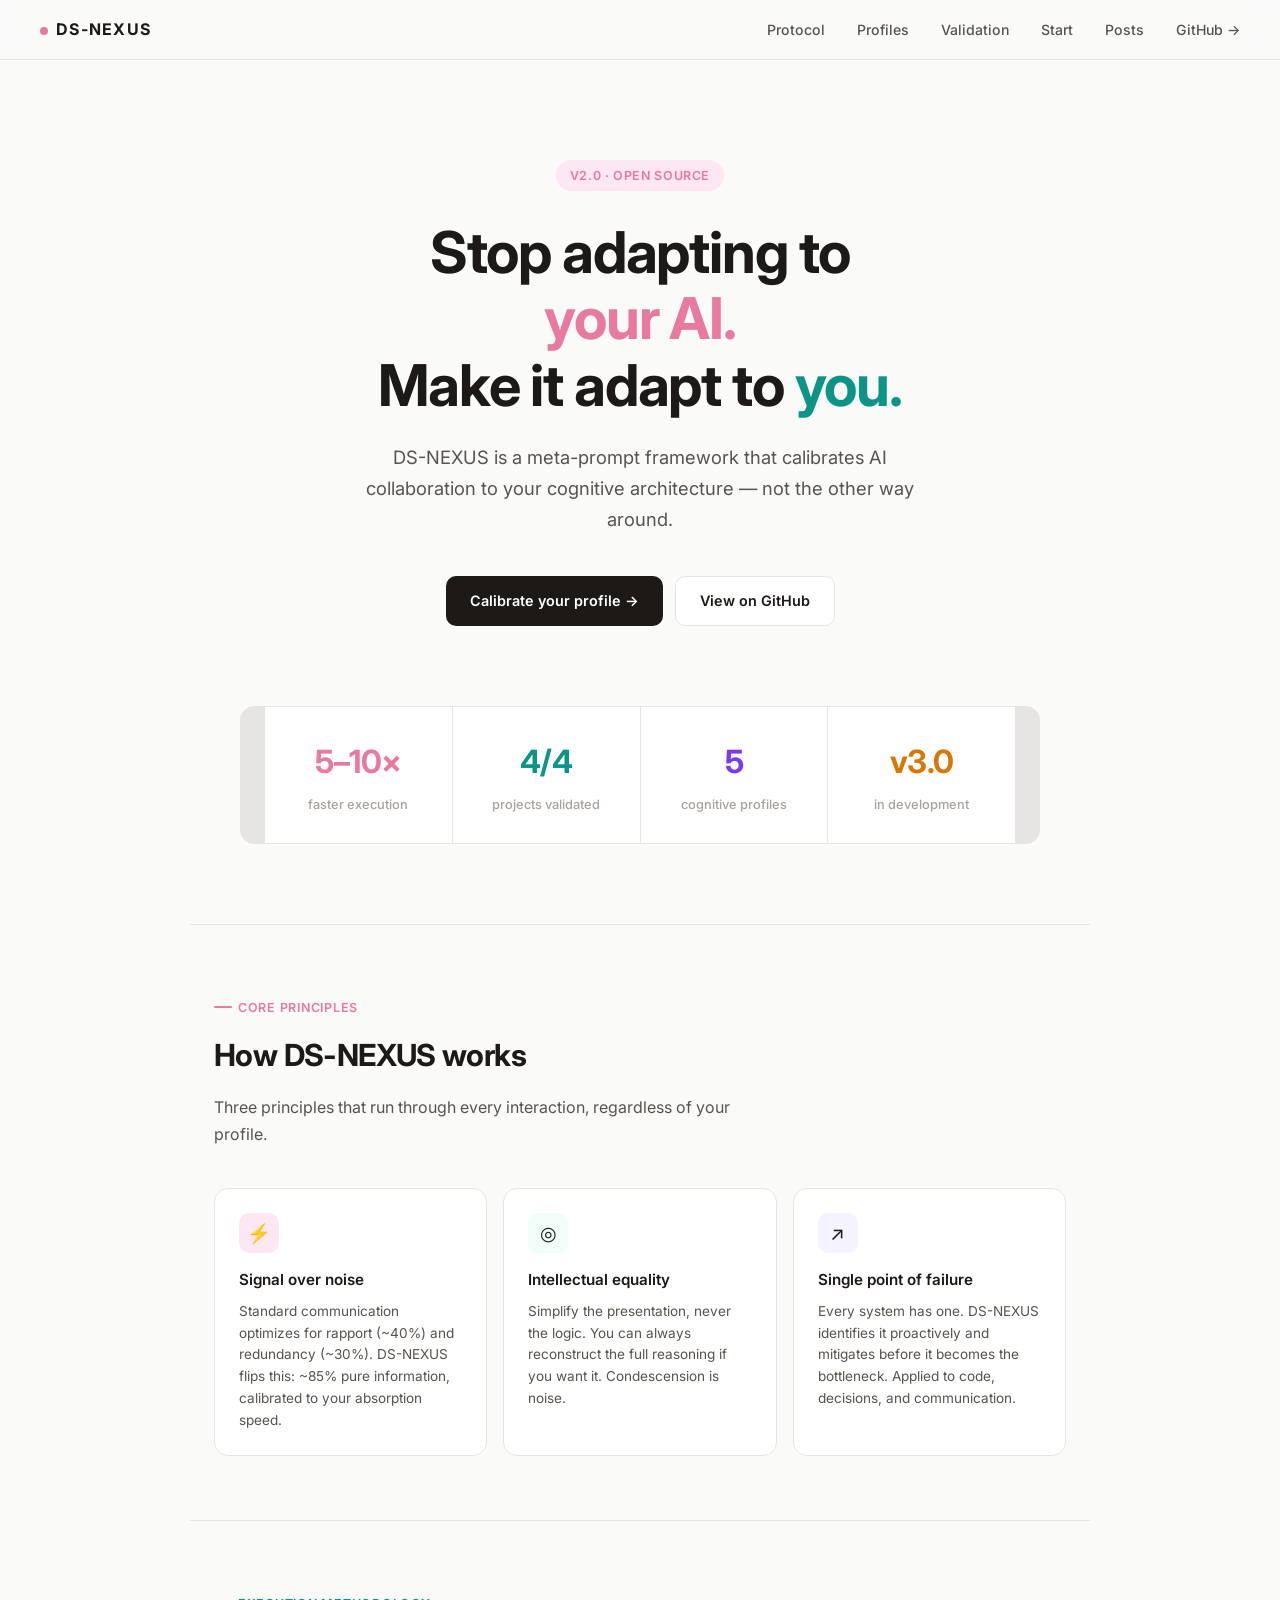
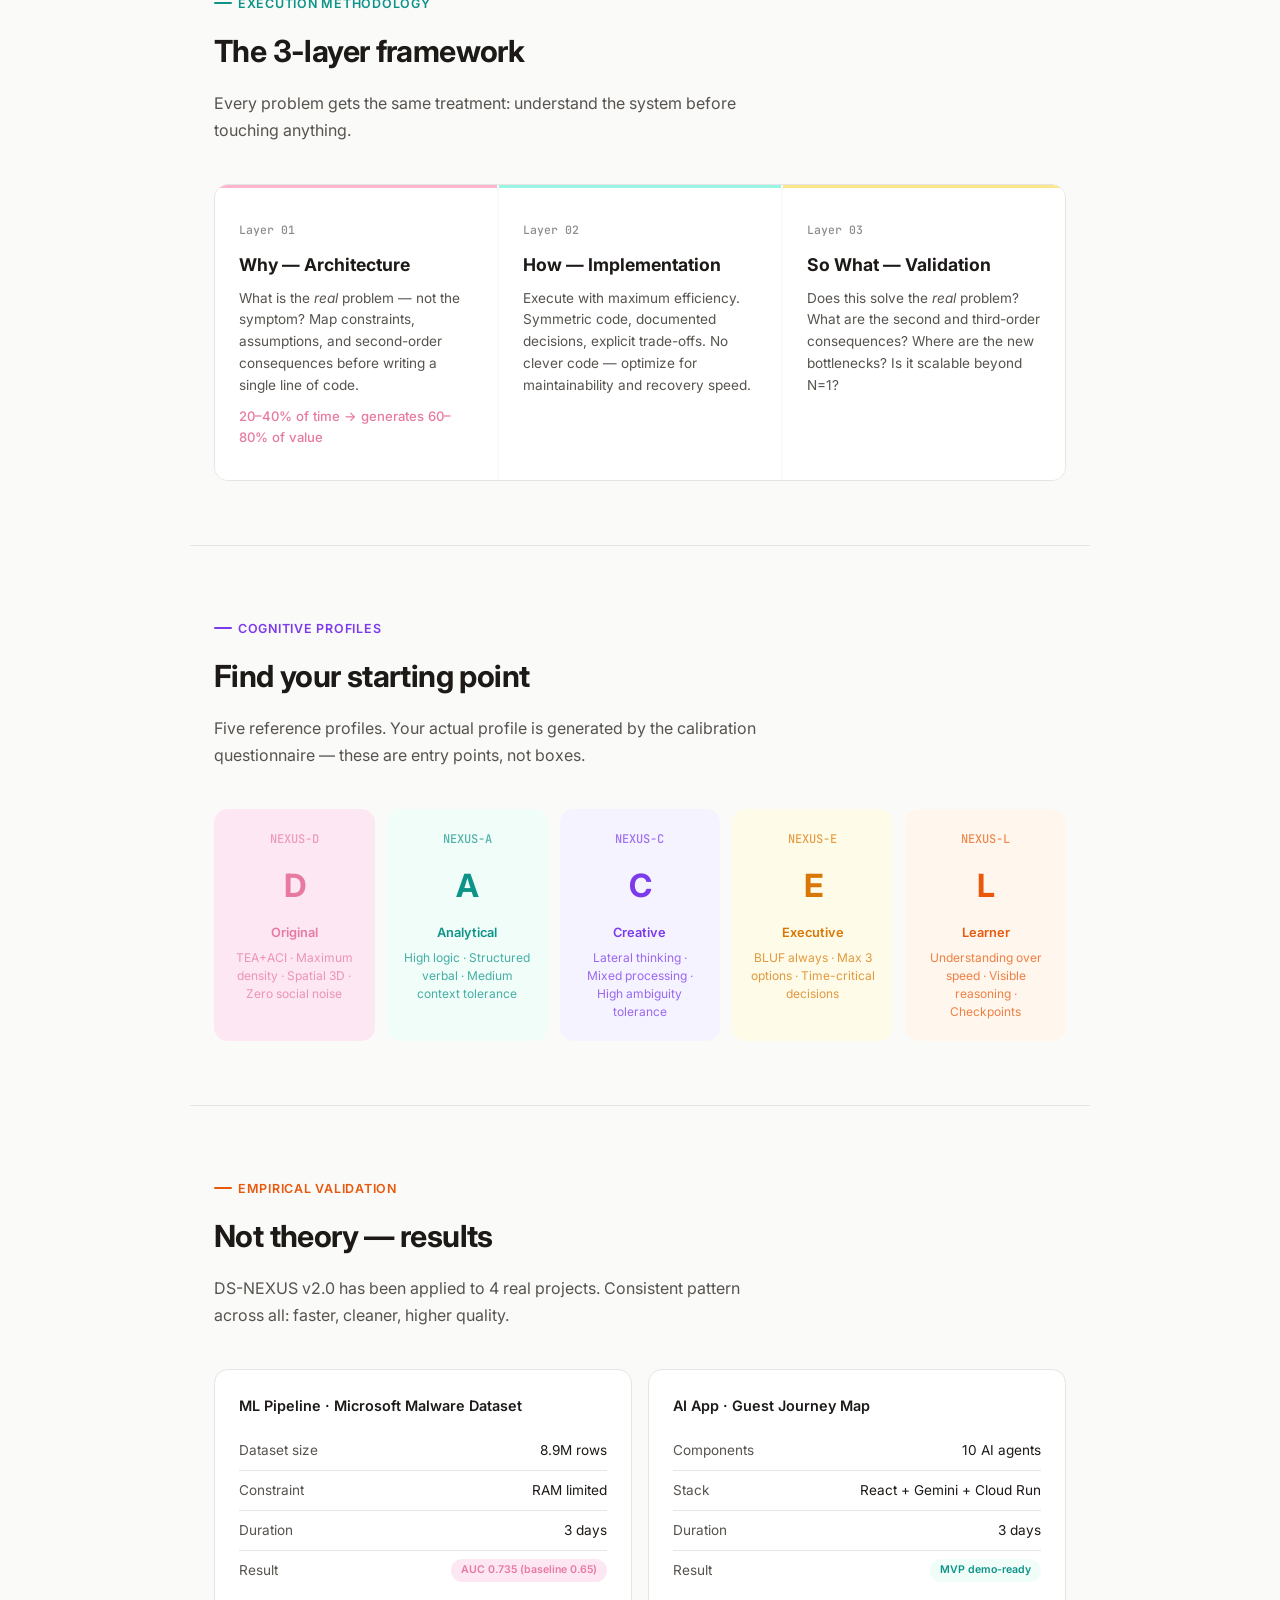
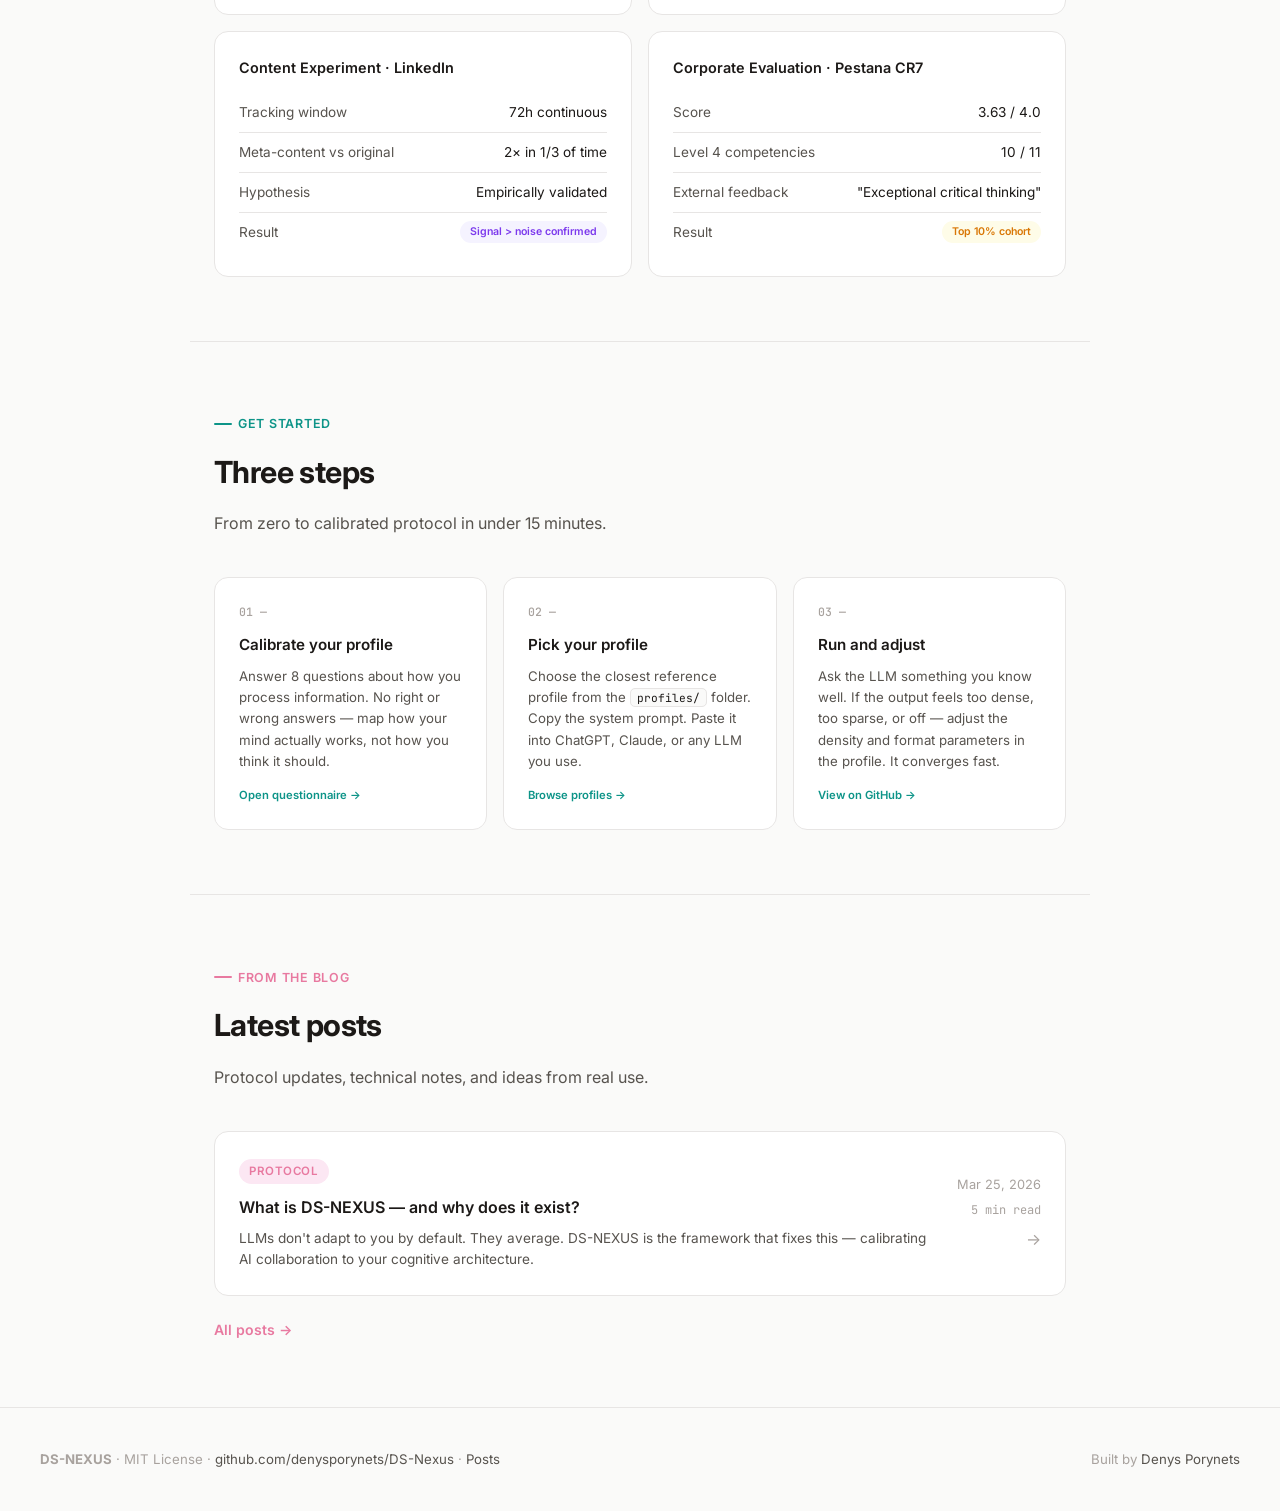
==== docs/index.html @ a55a7b83 "footer: LinkedIn link, remove version text" ====
<!DOCTYPE html>
<html lang="en">
<head>
  <meta charset="utf-8" />
  <meta name="viewport" content="width=device-width, initial-scale=1.0" />
  <title>DS-NEXUS — Cognitive Protocol for AI Collaboration</title>
  <link rel="preconnect" href="https://fonts.googleapis.com" />
  <link href="https://fonts.googleapis.com/css2?family=Inter:wght@300;400;500;600;700&family=JetBrains+Mono:wght@400;500&display=swap" rel="stylesheet" />
  <style>
    :root {
      --pink:      #fbb6ce;
      --pink-soft: #fce7f3;
      --pink-dark: #e879a0;
      --yellow:    #fde68a;
      --yellow-soft: #fefce8;
      --yellow-dark: #d97706;
      --teal:      #99f6e4;
      --teal-soft: #f0fdf9;
      --teal-dark: #0d9488;
      --lavender:  #ddd6fe;
      --lav-soft:  #f5f3ff;
      --lav-dark:  #7c3aed;
      --peach:     #fed7aa;
      --peach-soft:#fff7ed;
      --peach-dark:#ea580c;

      --bg:        #fafaf9;
      --surface:   #ffffff;
      --border:    #e7e5e4;
      --text:      #1c1917;
      --text-2:    #57534e;
      --text-3:    #a8a29e;
    }

    *, *::before, *::after { box-sizing: border-box; margin: 0; padding: 0; }

    html { scroll-behavior: smooth; }

    body {
      font-family: 'Inter', sans-serif;
      font-size: 16px;
      line-height: 1.7;
      color: var(--text);
      background: var(--bg);
    }

    /* ── NAV ── */
    nav {
      position: sticky;
      top: 0;
      z-index: 100;
      background: rgba(250,250,249,0.85);
      backdrop-filter: blur(12px);
      border-bottom: 1px solid var(--border);
      padding: 0 40px;
      height: 60px;
      display: flex;
      align-items: center;
      justify-content: space-between;
    }

    .nav-logo {
      font-weight: 700;
      font-size: 1em;
      letter-spacing: 0.08em;
      color: var(--text);
      text-decoration: none;
    }

    .nav-logo span {
      display: inline-block;
      width: 8px;
      height: 8px;
      border-radius: 50%;
      background: var(--pink-dark);
      margin-right: 8px;
      vertical-align: middle;
    }

    .nav-links {
      display: flex;
      gap: 32px;
      list-style: none;
    }

    .nav-links a {
      text-decoration: none;
      color: var(--text-2);
      font-size: 0.88em;
      font-weight: 500;
      transition: color 0.2s;
    }

    .nav-links a:hover { color: var(--text); }

    /* ── HERO ── */
    .hero {
      max-width: 800px;
      margin: 0 auto;
      padding: 100px 24px 80px;
      text-align: center;
    }

    .hero-tag {
      display: inline-flex;
      align-items: center;
      gap: 8px;
      background: var(--pink-soft);
      color: var(--pink-dark);
      font-size: 0.78em;
      font-weight: 600;
      padding: 5px 14px;
      border-radius: 20px;
      margin-bottom: 28px;
      letter-spacing: 0.05em;
      text-transform: uppercase;
    }

    h1 {
      font-size: clamp(2.4em, 5vw, 3.6em);
      font-weight: 700;
      line-height: 1.15;
      margin-bottom: 24px;
      letter-spacing: -0.02em;
    }

    h1 .accent-pink   { color: var(--pink-dark); }
    h1 .accent-teal   { color: var(--teal-dark); }

    .hero-sub {
      font-size: 1.15em;
      color: var(--text-2);
      max-width: 560px;
      margin: 0 auto 40px;
      font-weight: 400;
    }

    .hero-cta {
      display: flex;
      gap: 12px;
      justify-content: center;
      flex-wrap: wrap;
    }

    .btn {
      display: inline-flex;
      align-items: center;
      gap: 8px;
      padding: 12px 24px;
      border-radius: 10px;
      font-size: 0.9em;
      font-weight: 600;
      text-decoration: none;
      transition: all 0.2s;
      cursor: pointer;
      border: none;
    }

    .btn-primary {
      background: var(--text);
      color: white;
    }

    .btn-primary:hover {
      background: #3c3836;
      transform: translateY(-1px);
    }

    .btn-secondary {
      background: var(--surface);
      color: var(--text);
      border: 1.5px solid var(--border);
    }

    .btn-secondary:hover {
      border-color: var(--text-3);
      transform: translateY(-1px);
    }

    /* ── STATS ── */
    .stats {
      max-width: 800px;
      margin: 0 auto 80px;
      padding: 0 24px;
      display: grid;
      grid-template-columns: repeat(4, 1fr);
      gap: 1px;
      background: var(--border);
      border: 1px solid var(--border);
      border-radius: 14px;
      overflow: hidden;
    }

    .stat {
      background: var(--surface);
      padding: 28px 20px;
      text-align: center;
    }

    .stat-number {
      font-size: 2em;
      font-weight: 700;
      letter-spacing: -0.02em;
      margin-bottom: 4px;
    }

    .stat-label {
      font-size: 0.8em;
      color: var(--text-3);
      font-weight: 500;
    }

    /* ── SECTION ── */
    section {
      max-width: 900px;
      margin: 0 auto;
      padding: 64px 24px;
    }

    .section-label {
      display: inline-flex;
      align-items: center;
      gap: 6px;
      font-size: 0.78em;
      font-weight: 600;
      letter-spacing: 0.06em;
      text-transform: uppercase;
      margin-bottom: 12px;
    }

    .section-label::before {
      content: '';
      display: inline-block;
      width: 18px;
      height: 2px;
      border-radius: 2px;
    }

    .section-label.pink  { color: var(--pink-dark);  }
    .section-label.pink::before  { background: var(--pink-dark); }
    .section-label.teal  { color: var(--teal-dark);  }
    .section-label.teal::before  { background: var(--teal-dark); }
    .section-label.lav   { color: var(--lav-dark);   }
    .section-label.lav::before   { background: var(--lav-dark); }
    .section-label.peach { color: var(--peach-dark); }
    .section-label.peach::before { background: var(--peach-dark); }

    h2 {
      font-size: 1.9em;
      font-weight: 700;
      letter-spacing: -0.02em;
      margin-bottom: 12px;
    }

    .section-sub {
      color: var(--text-2);
      margin-bottom: 40px;
      max-width: 560px;
    }

    /* ── PRINCIPLE CARDS ── */
    .principles {
      display: grid;
      grid-template-columns: repeat(3, 1fr);
      gap: 16px;
    }

    .principle-card {
      background: var(--surface);
      border: 1px solid var(--border);
      border-radius: 14px;
      padding: 24px;
      transition: transform 0.2s, box-shadow 0.2s;
    }

    .principle-card:hover {
      transform: translateY(-3px);
      box-shadow: 0 8px 24px rgba(0,0,0,0.06);
    }

    .principle-icon {
      width: 40px;
      height: 40px;
      border-radius: 10px;
      display: flex;
      align-items: center;
      justify-content: center;
      font-size: 1.2em;
      margin-bottom: 14px;
    }

    .principle-card h3 {
      font-size: 0.95em;
      font-weight: 600;
      margin-bottom: 8px;
    }

    .principle-card p {
      font-size: 0.85em;
      color: var(--text-2);
      line-height: 1.6;
    }

    /* ── PROFILES ── */
    .profiles-grid {
      display: grid;
      grid-template-columns: repeat(5, 1fr);
      gap: 12px;
    }

    .profile-card {
      border-radius: 14px;
      padding: 20px 16px;
      text-align: center;
      transition: transform 0.2s;
    }

    .profile-card:hover { transform: translateY(-3px); }

    .profile-id {
      font-family: 'JetBrains Mono', monospace;
      font-size: 0.75em;
      font-weight: 500;
      margin-bottom: 10px;
      opacity: 0.7;
    }

    .profile-letter {
      font-size: 2em;
      font-weight: 700;
      margin-bottom: 8px;
      letter-spacing: -0.02em;
    }

    .profile-name {
      font-size: 0.8em;
      font-weight: 600;
      margin-bottom: 6px;
    }

    .profile-desc {
      font-size: 0.75em;
      opacity: 0.75;
      line-height: 1.5;
    }

    .profile-d { background: var(--pink-soft);   color: var(--pink-dark); }
    .profile-a { background: var(--teal-soft);   color: var(--teal-dark); }
    .profile-c { background: var(--lav-soft);    color: var(--lav-dark); }
    .profile-e { background: var(--yellow-soft); color: var(--yellow-dark); }
    .profile-l { background: var(--peach-soft);  color: var(--peach-dark); }

    /* ── 3-LAYER ── */
    .layers {
      display: grid;
      grid-template-columns: repeat(3, 1fr);
      gap: 2px;
      border-radius: 14px;
      overflow: hidden;
      border: 1px solid var(--border);
    }

    .layer {
      padding: 32px 24px;
      background: var(--surface);
    }

    .layer-num {
      font-family: 'JetBrains Mono', monospace;
      font-size: 0.72em;
      font-weight: 500;
      margin-bottom: 10px;
      opacity: 0.5;
    }

    .layer h3 {
      font-size: 1.1em;
      font-weight: 700;
      margin-bottom: 8px;
    }

    .layer p {
      font-size: 0.85em;
      color: var(--text-2);
      line-height: 1.6;
    }

    .layer-1 { border-top: 3px solid var(--pink); }
    .layer-2 { border-top: 3px solid var(--teal); }
    .layer-3 { border-top: 3px solid var(--yellow); }

    /* ── VALIDATION ── */
    .validation-grid {
      display: grid;
      grid-template-columns: repeat(2, 1fr);
      gap: 16px;
    }

    .validation-card {
      background: var(--surface);
      border: 1px solid var(--border);
      border-radius: 14px;
      padding: 24px;
    }

    .validation-card h3 {
      font-size: 0.9em;
      font-weight: 600;
      margin-bottom: 12px;
    }

    .val-metric {
      display: flex;
      justify-content: space-between;
      align-items: center;
      padding: 8px 0;
      border-bottom: 1px solid var(--border);
      font-size: 0.85em;
    }

    .val-metric:last-child { border-bottom: none; }

    .val-metric .label { color: var(--text-2); }

    .badge {
      display: inline-block;
      padding: 2px 10px;
      border-radius: 20px;
      font-size: 0.78em;
      font-weight: 600;
    }

    .badge-pink   { background: var(--pink-soft);   color: var(--pink-dark); }
    .badge-teal   { background: var(--teal-soft);   color: var(--teal-dark); }
    .badge-yellow { background: var(--yellow-soft); color: var(--yellow-dark); }
    .badge-lav    { background: var(--lav-soft);    color: var(--lav-dark); }

    /* ── START ── */
    .start-steps {
      display: grid;
      grid-template-columns: repeat(3, 1fr);
      gap: 16px;
      counter-reset: steps;
    }

    .start-step {
      background: var(--surface);
      border: 1px solid var(--border);
      border-radius: 14px;
      padding: 24px;
      counter-increment: steps;
      position: relative;
    }

    .step-num {
      font-family: 'JetBrains Mono', monospace;
      font-size: 0.72em;
      font-weight: 500;
      color: var(--text-3);
      margin-bottom: 10px;
    }

    .start-step h3 {
      font-size: 0.95em;
      font-weight: 600;
      margin-bottom: 8px;
    }

    .start-step p {
      font-size: 0.83em;
      color: var(--text-2);
      line-height: 1.6;
    }

    code {
      font-family: 'JetBrains Mono', monospace;
      font-size: 0.85em;
      background: var(--bg);
      border: 1px solid var(--border);
      border-radius: 5px;
      padding: 1px 6px;
      color: var(--text);
    }

    /* ── FOOTER ── */
    footer {
      border-top: 1px solid var(--border);
      padding: 40px 40px;
      display: flex;
      justify-content: space-between;
      align-items: center;
      font-size: 0.83em;
      color: var(--text-3);
    }

    footer a {
      color: var(--text-2);
      text-decoration: none;
    }

    footer a:hover { color: var(--text); }

    /* ── DIVIDER ── */
    .divider {
      max-width: 900px;
      margin: 0 auto;
      padding: 0 24px;
      border: none;
      border-top: 1px solid var(--border);
    }

    /* ── ANIMATIONS ── */
    @keyframes fadeUp {
      from { opacity: 0; transform: translateY(20px); }
      to   { opacity: 1; transform: translateY(0); }
    }

    .hero > * {
      animation: fadeUp 0.6s ease both;
    }

    .hero > *:nth-child(1) { animation-delay: 0.05s; }
    .hero > *:nth-child(2) { animation-delay: 0.15s; }
    .hero > *:nth-child(3) { animation-delay: 0.25s; }
    .hero > *:nth-child(4) { animation-delay: 0.35s; }

    /* ── RESPONSIVE ── */
    @media (max-width: 700px) {
      nav { padding: 0 20px; }
      .nav-links { display: none; }
      .stats { grid-template-columns: repeat(2, 1fr); }
      .principles { grid-template-columns: 1fr; }
      .profiles-grid { grid-template-columns: repeat(2, 1fr); }
      .layers { grid-template-columns: 1fr; }
      .validation-grid { grid-template-columns: 1fr; }
      .start-steps { grid-template-columns: 1fr; }
      footer { flex-direction: column; gap: 12px; text-align: center; }
    }
  </style>
</head>
<body>

<!-- NAV -->
<nav>
  <a href="#" class="nav-logo"><span></span>DS-NEXUS</a>
  <ul class="nav-links">
    <li><a href="#protocol">Protocol</a></li>
    <li><a href="#profiles">Profiles</a></li>
    <li><a href="#validation">Validation</a></li>
    <li><a href="#start">Start</a></li>
    <li><a href="/DS-Nexus/posts/">Posts</a></li>
    <li><a href="https://github.com/denysporynets/DS-Nexus" target="_blank">GitHub →</a></li>
  </ul>
</nav>

<!-- HERO -->
<div class="hero">
  <div class="hero-tag">v2.0 · Open Source</div>
  <h1>
    Stop adapting to<br>
    <span class="accent-pink">your AI.</span><br>
    Make it adapt to <span class="accent-teal">you.</span>
  </h1>
  <p class="hero-sub">
    DS-NEXUS is a meta-prompt framework that calibrates AI collaboration
    to your cognitive architecture — not the other way around.
  </p>
  <div class="hero-cta">
    <a href="/DS-Nexus/calibrator/" class="btn btn-primary">Calibrate your profile →</a>
    <a href="https://github.com/denysporynets/DS-Nexus" target="_blank" class="btn btn-secondary">View on GitHub</a>
  </div>
</div>

<!-- STATS -->
<div class="stats">
  <div class="stat">
    <div class="stat-number" style="color:var(--pink-dark)">5–10×</div>
    <div class="stat-label">faster execution</div>
  </div>
  <div class="stat">
    <div class="stat-number" style="color:var(--teal-dark)">4/4</div>
    <div class="stat-label">projects validated</div>
  </div>
  <div class="stat">
    <div class="stat-number" style="color:var(--lav-dark)">5</div>
    <div class="stat-label">cognitive profiles</div>
  </div>
  <div class="stat">
    <div class="stat-number" style="color:var(--yellow-dark)">v3.0</div>
    <div class="stat-label">in development</div>
  </div>
</div>

<hr class="divider" />

<!-- PROTOCOL -->
<section id="protocol">
  <div class="section-label pink">Core principles</div>
  <h2>How DS-NEXUS works</h2>
  <p class="section-sub">Three principles that run through every interaction, regardless of your profile.</p>

  <div class="principles">
    <div class="principle-card">
      <div class="principle-icon" style="background:var(--pink-soft)">⚡</div>
      <h3>Signal over noise</h3>
      <p>Standard communication optimizes for rapport (~40%) and redundancy (~30%). DS-NEXUS flips this: ~85% pure information, calibrated to your absorption speed.</p>
    </div>
    <div class="principle-card">
      <div class="principle-icon" style="background:var(--teal-soft)">◎</div>
      <h3>Intellectual equality</h3>
      <p>Simplify the presentation, never the logic. You can always reconstruct the full reasoning if you want it. Condescension is noise.</p>
    </div>
    <div class="principle-card">
      <div class="principle-icon" style="background:var(--lav-soft)">↗</div>
      <h3>Single point of failure</h3>
      <p>Every system has one. DS-NEXUS identifies it proactively and mitigates before it becomes the bottleneck. Applied to code, decisions, and communication.</p>
    </div>
  </div>
</section>

<hr class="divider" />

<!-- 3-LAYER -->
<section>
  <div class="section-label teal">Execution methodology</div>
  <h2>The 3-layer framework</h2>
  <p class="section-sub">Every problem gets the same treatment: understand the system before touching anything.</p>

  <div class="layers">
    <div class="layer layer-1">
      <div class="layer-num">Layer 01</div>
      <h3>Why — Architecture</h3>
      <p>What is the <em>real</em> problem — not the symptom? Map constraints, assumptions, and second-order consequences before writing a single line of code.</p>
      <p style="margin-top:10px; font-size:0.82em; color:var(--pink-dark); font-weight:500;">20–40% of time → generates 60–80% of value</p>
    </div>
    <div class="layer layer-2">
      <div class="layer-num">Layer 02</div>
      <h3>How — Implementation</h3>
      <p>Execute with maximum efficiency. Symmetric code, documented decisions, explicit trade-offs. No clever code — optimize for maintainability and recovery speed.</p>
    </div>
    <div class="layer layer-3">
      <div class="layer-num">Layer 03</div>
      <h3>So What — Validation</h3>
      <p>Does this solve the <em>real</em> problem? What are the second and third-order consequences? Where are the new bottlenecks? Is it scalable beyond N=1?</p>
    </div>
  </div>
</section>

<hr class="divider" />

<!-- PROFILES -->
<section id="profiles">
  <div class="section-label lav">Cognitive profiles</div>
  <h2>Find your starting point</h2>
  <p class="section-sub">Five reference profiles. Your actual profile is generated by the calibration questionnaire — these are entry points, not boxes.</p>

  <div class="profiles-grid">
    <div class="profile-card profile-d">
      <div class="profile-id">NEXUS-D</div>
      <div class="profile-letter">D</div>
      <div class="profile-name">Original</div>
      <div class="profile-desc">TEA+ACI · Maximum density · Spatial 3D · Zero social noise</div>
    </div>
    <div class="profile-card profile-a">
      <div class="profile-id">NEXUS-A</div>
      <div class="profile-letter">A</div>
      <div class="profile-name">Analytical</div>
      <div class="profile-desc">High logic · Structured verbal · Medium context tolerance</div>
    </div>
    <div class="profile-card profile-c">
      <div class="profile-id">NEXUS-C</div>
      <div class="profile-letter">C</div>
      <div class="profile-name">Creative</div>
      <div class="profile-desc">Lateral thinking · Mixed processing · High ambiguity tolerance</div>
    </div>
    <div class="profile-card profile-e">
      <div class="profile-id">NEXUS-E</div>
      <div class="profile-letter">E</div>
      <div class="profile-name">Executive</div>
      <div class="profile-desc">BLUF always · Max 3 options · Time-critical decisions</div>
    </div>
    <div class="profile-card profile-l">
      <div class="profile-id">NEXUS-L</div>
      <div class="profile-letter">L</div>
      <div class="profile-name">Learner</div>
      <div class="profile-desc">Understanding over speed · Visible reasoning · Checkpoints</div>
    </div>
  </div>
</section>

<hr class="divider" />

<!-- VALIDATION -->
<section id="validation">
  <div class="section-label peach">Empirical validation</div>
  <h2>Not theory — results</h2>
  <p class="section-sub">DS-NEXUS v2.0 has been applied to 4 real projects. Consistent pattern across all: faster, cleaner, higher quality.</p>

  <div class="validation-grid">
    <div class="validation-card">
      <h3>ML Pipeline · Microsoft Malware Dataset</h3>
      <div class="val-metric">
        <span class="label">Dataset size</span>
        <span>8.9M rows</span>
      </div>
      <div class="val-metric">
        <span class="label">Constraint</span>
        <span>RAM limited</span>
      </div>
      <div class="val-metric">
        <span class="label">Duration</span>
        <span>3 days</span>
      </div>
      <div class="val-metric">
        <span class="label">Result</span>
        <span class="badge badge-pink">AUC 0.735 (baseline 0.65)</span>
      </div>
    </div>
    <div class="validation-card">
      <h3>AI App · Guest Journey Map</h3>
      <div class="val-metric">
        <span class="label">Components</span>
        <span>10 AI agents</span>
      </div>
      <div class="val-metric">
        <span class="label">Stack</span>
        <span>React + Gemini + Cloud Run</span>
      </div>
      <div class="val-metric">
        <span class="label">Duration</span>
        <span>3 days</span>
      </div>
      <div class="val-metric">
        <span class="label">Result</span>
        <span class="badge badge-teal">MVP demo-ready</span>
      </div>
    </div>
    <div class="validation-card">
      <h3>Content Experiment · LinkedIn</h3>
      <div class="val-metric">
        <span class="label">Tracking window</span>
        <span>72h continuous</span>
      </div>
      <div class="val-metric">
        <span class="label">Meta-content vs original</span>
        <span>2× in 1/3 of time</span>
      </div>
      <div class="val-metric">
        <span class="label">Hypothesis</span>
        <span>Empirically validated</span>
      </div>
      <div class="val-metric">
        <span class="label">Result</span>
        <span class="badge badge-lav">Signal &gt; noise confirmed</span>
      </div>
    </div>
    <div class="validation-card">
      <h3>Corporate Evaluation · Pestana CR7</h3>
      <div class="val-metric">
        <span class="label">Score</span>
        <span>3.63 / 4.0</span>
      </div>
      <div class="val-metric">
        <span class="label">Level 4 competencies</span>
        <span>10 / 11</span>
      </div>
      <div class="val-metric">
        <span class="label">External feedback</span>
        <span>"Exceptional critical thinking"</span>
      </div>
      <div class="val-metric">
        <span class="label">Result</span>
        <span class="badge badge-yellow">Top 10% cohort</span>
      </div>
    </div>
  </div>
</section>

<hr class="divider" />

<!-- START -->
<section id="start">
  <div class="section-label teal">Get started</div>
  <h2>Three steps</h2>
  <p class="section-sub">From zero to calibrated protocol in under 15 minutes.</p>

  <div class="start-steps">
    <div class="start-step">
      <div class="step-num">01 —</div>
      <h3>Calibrate your profile</h3>
      <p>Answer 8 questions about how you process information. No right or wrong answers — map how your mind actually works, not how you think it should.</p>
      <p style="margin-top:12px"><a href="https://github.com/denysporynets/DS-Nexus/blob/main/calibration/questionnaire.md" target="_blank" style="color:var(--teal-dark); font-size:0.85em; font-weight:600; text-decoration:none;">Open questionnaire →</a></p>
    </div>
    <div class="start-step">
      <div class="step-num">02 —</div>
      <h3>Pick your profile</h3>
      <p>Choose the closest reference profile from the <code>profiles/</code> folder. Copy the system prompt. Paste it into ChatGPT, Claude, or any LLM you use.</p>
      <p style="margin-top:12px"><a href="https://github.com/denysporynets/DS-Nexus/tree/main/profiles" target="_blank" style="color:var(--teal-dark); font-size:0.85em; font-weight:600; text-decoration:none;">Browse profiles →</a></p>
    </div>
    <div class="start-step">
      <div class="step-num">03 —</div>
      <h3>Run and adjust</h3>
      <p>Ask the LLM something you know well. If the output feels too dense, too sparse, or off — adjust the density and format parameters in the profile. It converges fast.</p>
      <p style="margin-top:12px"><a href="https://github.com/denysporynets/DS-Nexus" target="_blank" style="color:var(--teal-dark); font-size:0.85em; font-weight:600; text-decoration:none;">View on GitHub →</a></p>
    </div>
  </div>
</section>

<hr class="divider" />

<!-- POSTS -->
<section id="posts">
  <div class="section-label pink">From the blog</div>
  <h2>Latest posts</h2>
  <p class="section-sub">Protocol updates, technical notes, and ideas from real use.</p>

  <div style="display:flex; flex-direction:column; gap:12px;">

    <a href="/DS-Nexus/posts/01-what-is-ds-nexus.html" style="text-decoration:none; color:inherit;">
      <div class="principle-card" style="display:grid; grid-template-columns:1fr auto; gap:24px; align-items:center;">
        <div>
          <div style="display:inline-flex; align-items:center; font-size:0.72em; font-weight:600; letter-spacing:0.05em; text-transform:uppercase; padding:3px 10px; border-radius:20px; background:var(--pink-soft); color:var(--pink-dark); margin-bottom:10px;">Protocol</div>
          <h3 style="font-size:1em; margin-bottom:6px;">What is DS-NEXUS — and why does it exist?</h3>
          <p style="font-size:0.85em;">LLMs don't adapt to you by default. They average. DS-NEXUS is the framework that fixes this — calibrating AI collaboration to your cognitive architecture.</p>
        </div>
        <div style="text-align:right; white-space:nowrap; flex-shrink:0;">
          <div style="font-size:0.8em; color:var(--text-3); margin-bottom:4px;">Mar 25, 2026</div>
          <div style="font-family:'JetBrains Mono',monospace; font-size:0.75em; color:var(--text-3);">5 min read</div>
          <div style="color:var(--text-3); margin-top:6px;">→</div>
        </div>
      </div>
    </a>

  </div>

  <div style="margin-top:20px;">
    <a href="/DS-Nexus/posts/" style="font-size:0.88em; font-weight:600; color:var(--pink-dark); text-decoration:none;">All posts →</a>
  </div>
</section>

<!-- FOOTER -->
<footer>
  <div>
    <strong>DS-NEXUS</strong> · MIT License ·
    <a href="https://github.com/denysporynets/DS-Nexus" target="_blank">github.com/denysporynets/DS-Nexus</a> ·
    <a href="/DS-Nexus/posts/">Posts</a>
  </div>
  <div>Built by <a href="https://www.linkedin.com/in/denys-porynets" target="_blank">Denys Porynets</a></div>
</footer>

</body>
</html>
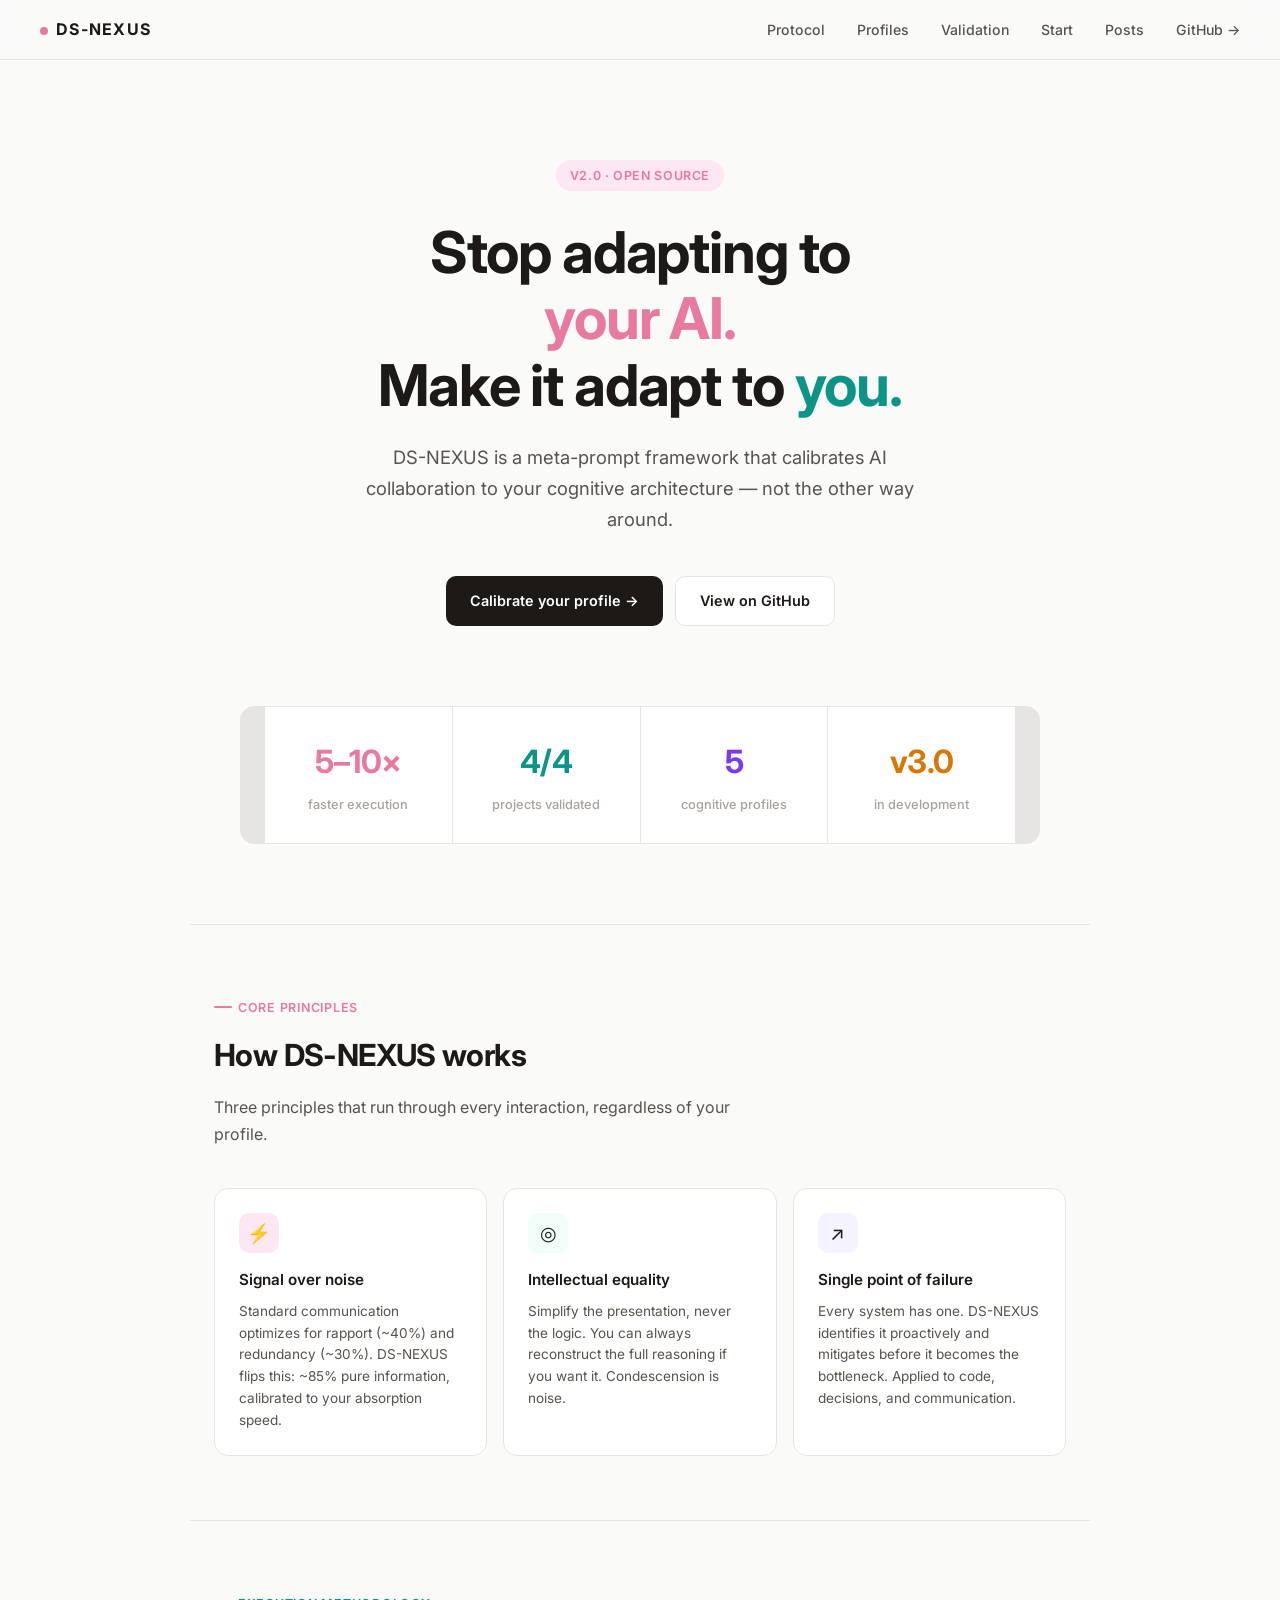
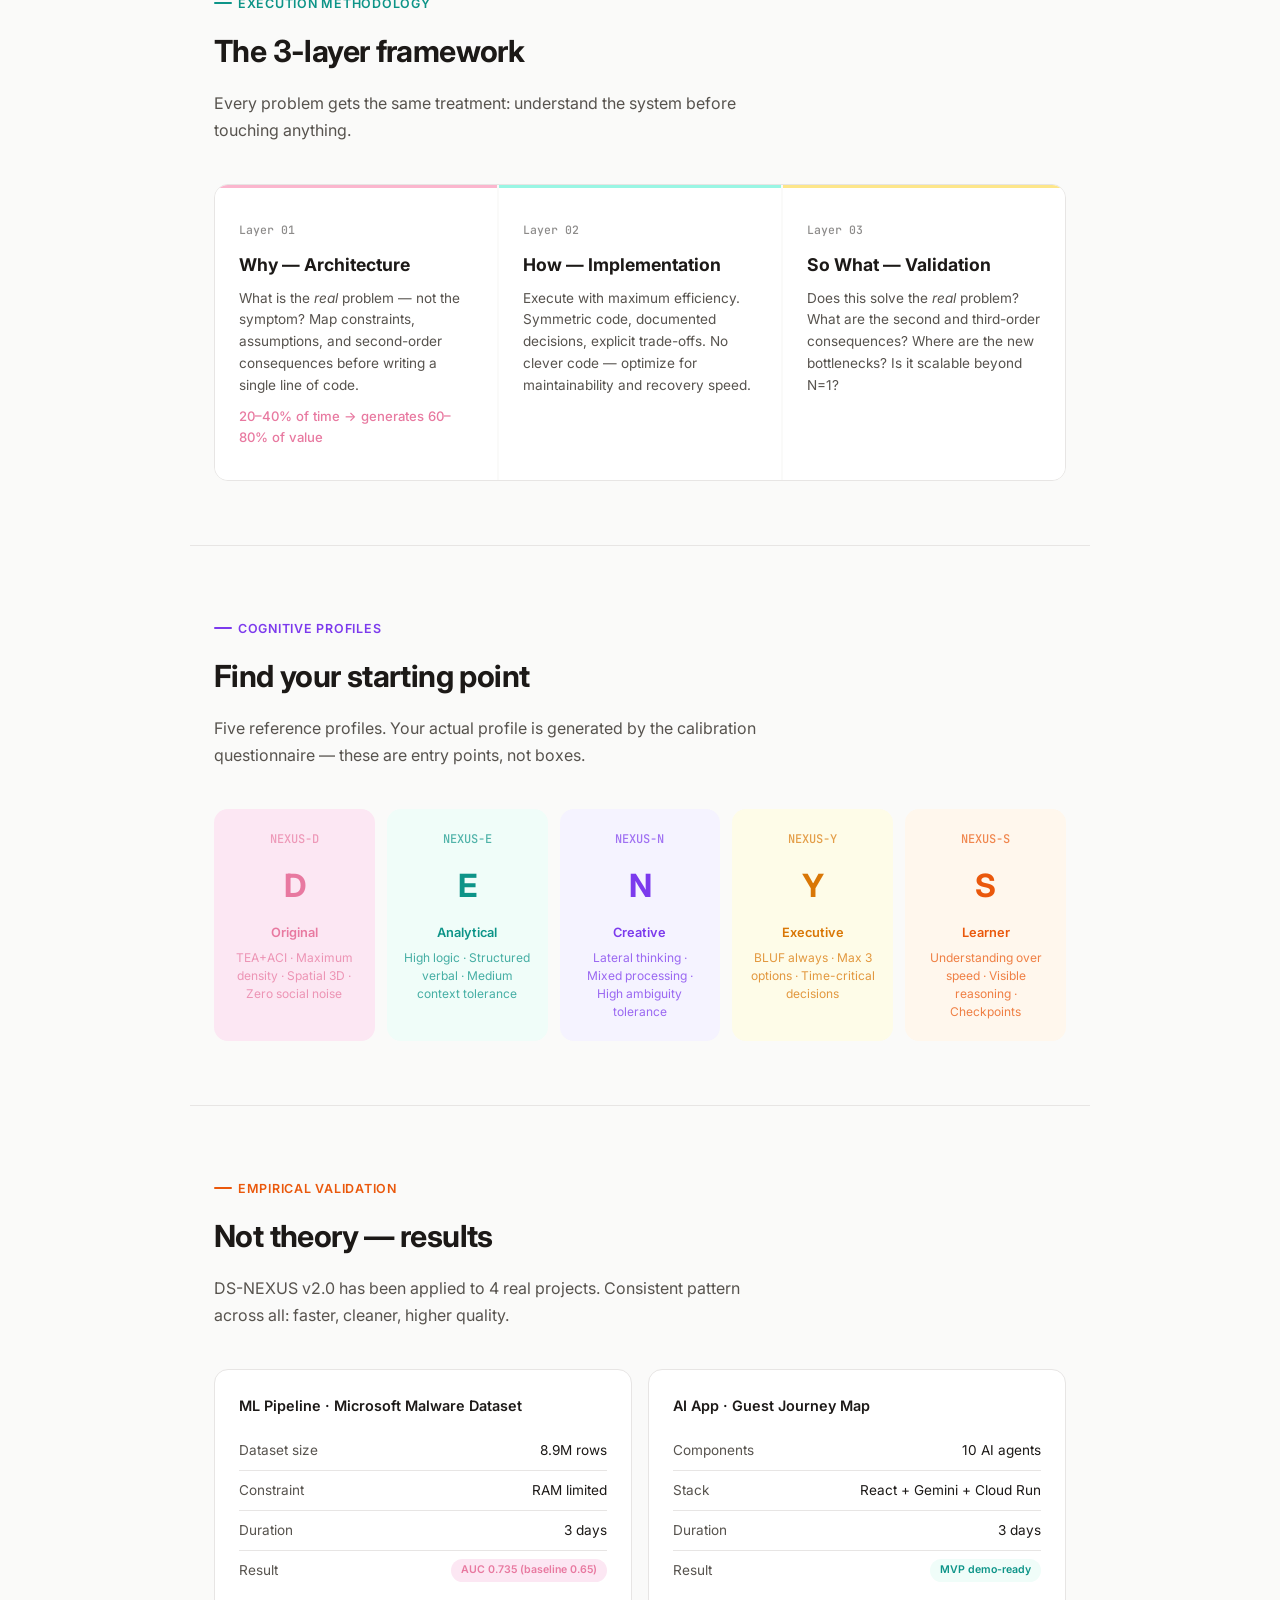
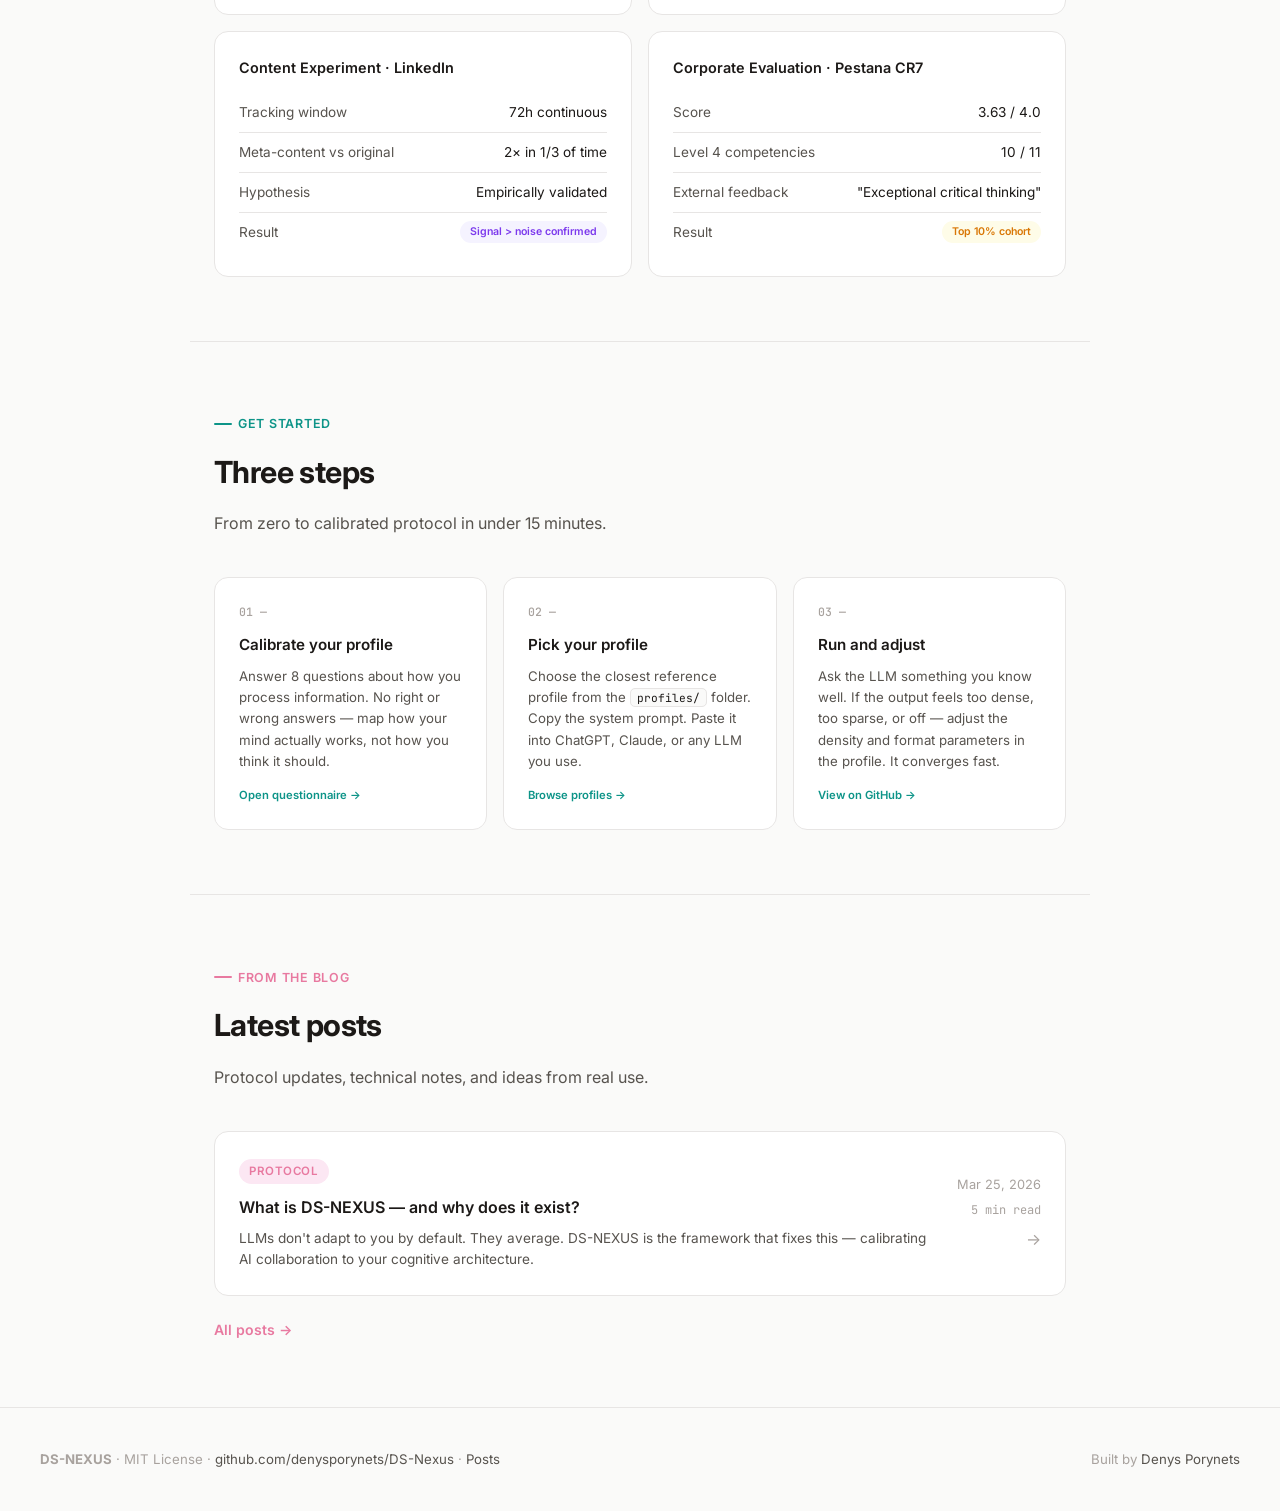
==== commit 17b4c9c7: "feat: rename profile siglas to spell DENYS (easter egg)" ====
--- a/docs/index.html
+++ b/docs/index.html
@@ -662,26 +662,26 @@
       <div class="profile-desc">TEA+ACI · Maximum density · Spatial 3D · Zero social noise</div>
     </div>
     <div class="profile-card profile-a">
-      <div class="profile-id">NEXUS-A</div>
-      <div class="profile-letter">A</div>
+      <div class="profile-id">NEXUS-E</div>
+      <div class="profile-letter">E</div>
       <div class="profile-name">Analytical</div>
       <div class="profile-desc">High logic · Structured verbal · Medium context tolerance</div>
     </div>
     <div class="profile-card profile-c">
-      <div class="profile-id">NEXUS-C</div>
-      <div class="profile-letter">C</div>
+      <div class="profile-id">NEXUS-N</div>
+      <div class="profile-letter">N</div>
       <div class="profile-name">Creative</div>
       <div class="profile-desc">Lateral thinking · Mixed processing · High ambiguity tolerance</div>
     </div>
     <div class="profile-card profile-e">
-      <div class="profile-id">NEXUS-E</div>
-      <div class="profile-letter">E</div>
+      <div class="profile-id">NEXUS-Y</div>
+      <div class="profile-letter">Y</div>
       <div class="profile-name">Executive</div>
       <div class="profile-desc">BLUF always · Max 3 options · Time-critical decisions</div>
     </div>
     <div class="profile-card profile-l">
-      <div class="profile-id">NEXUS-L</div>
-      <div class="profile-letter">L</div>
+      <div class="profile-id">NEXUS-S</div>
+      <div class="profile-letter">S</div>
       <div class="profile-name">Learner</div>
       <div class="profile-desc">Understanding over speed · Visible reasoning · Checkpoints</div>
     </div>
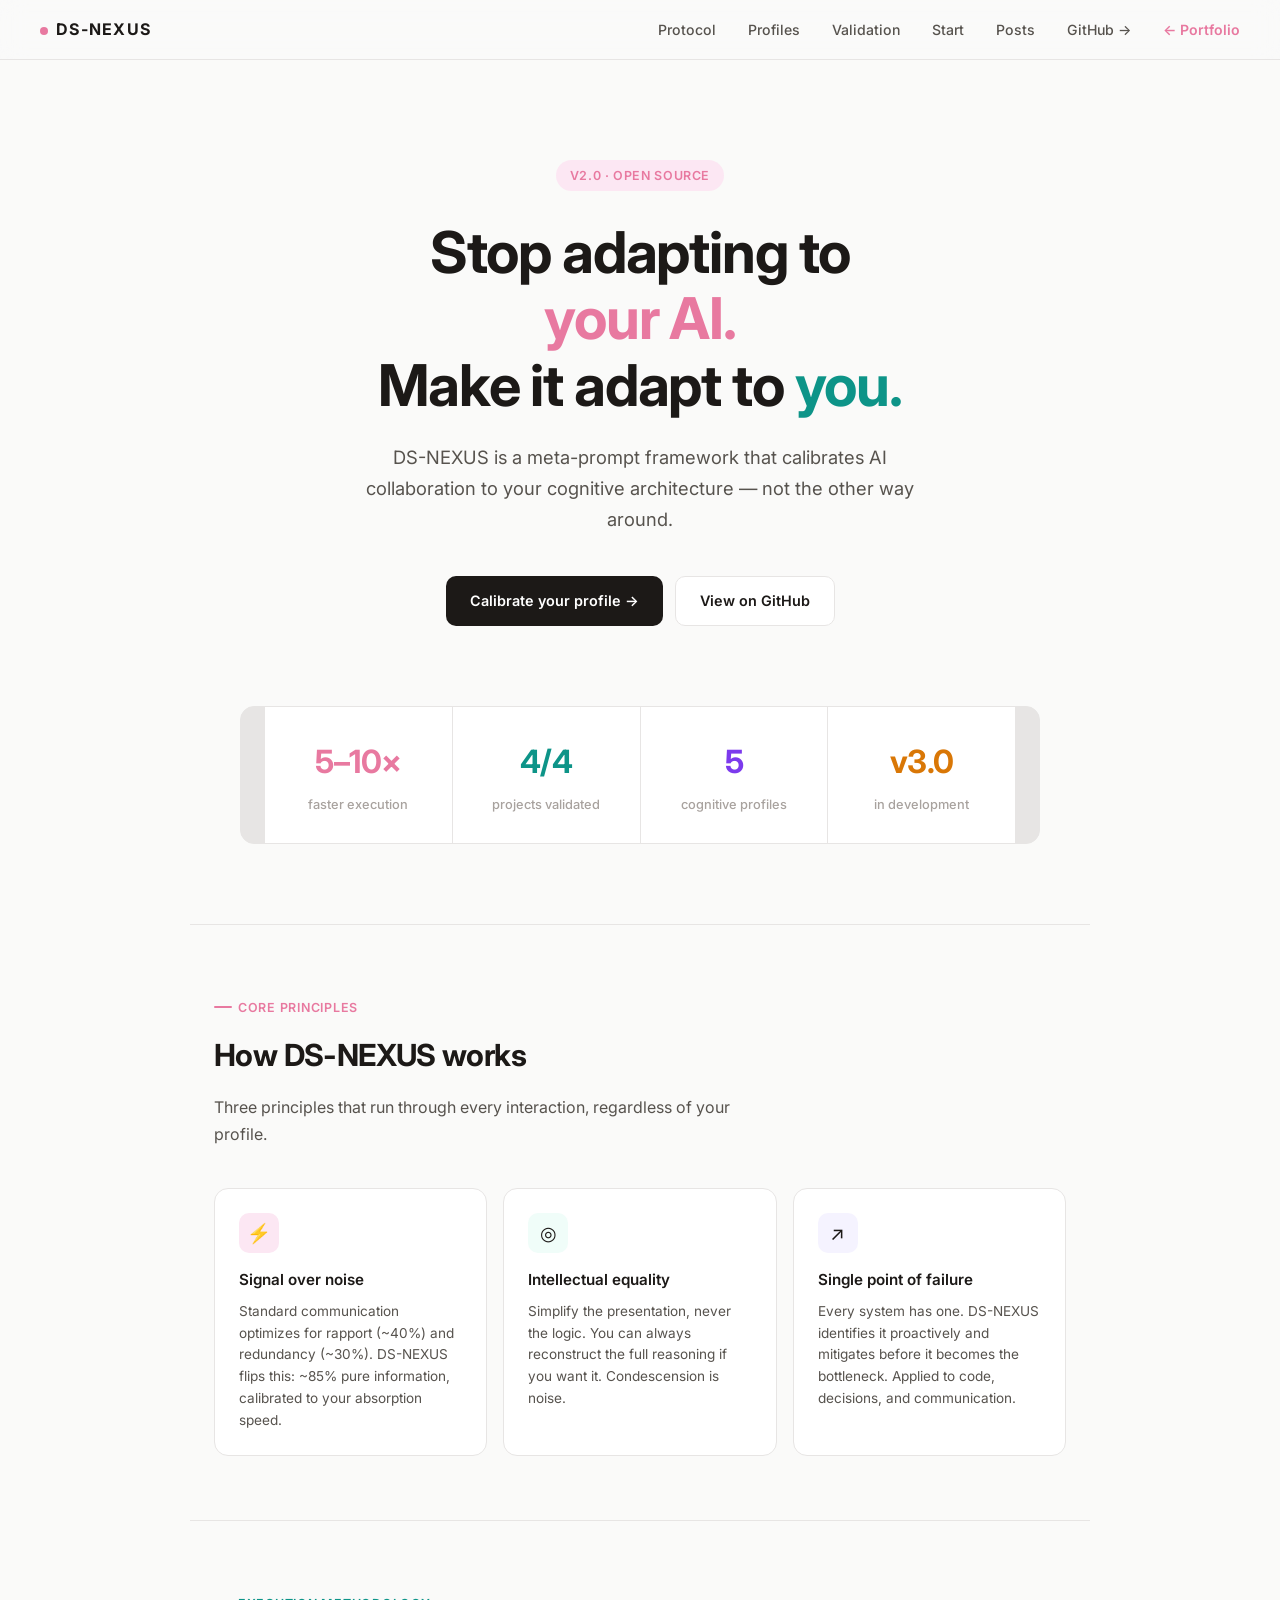
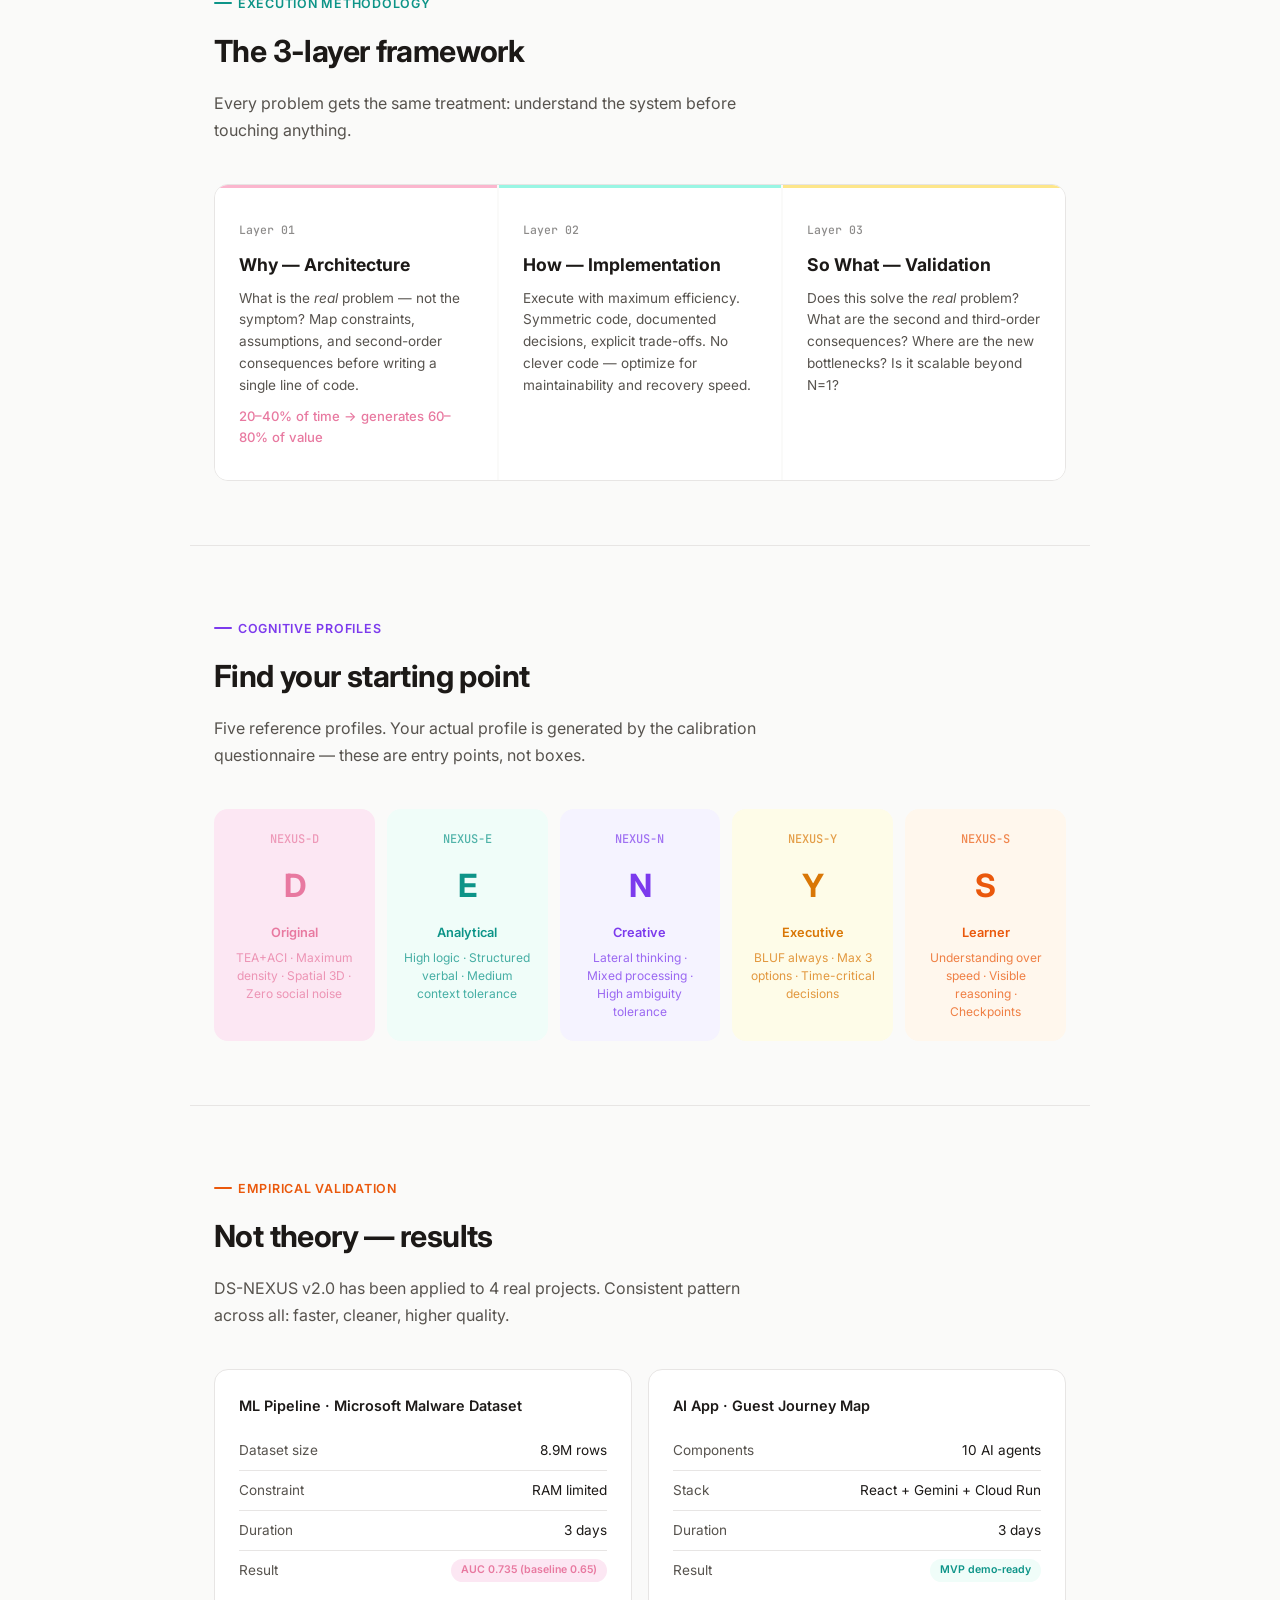
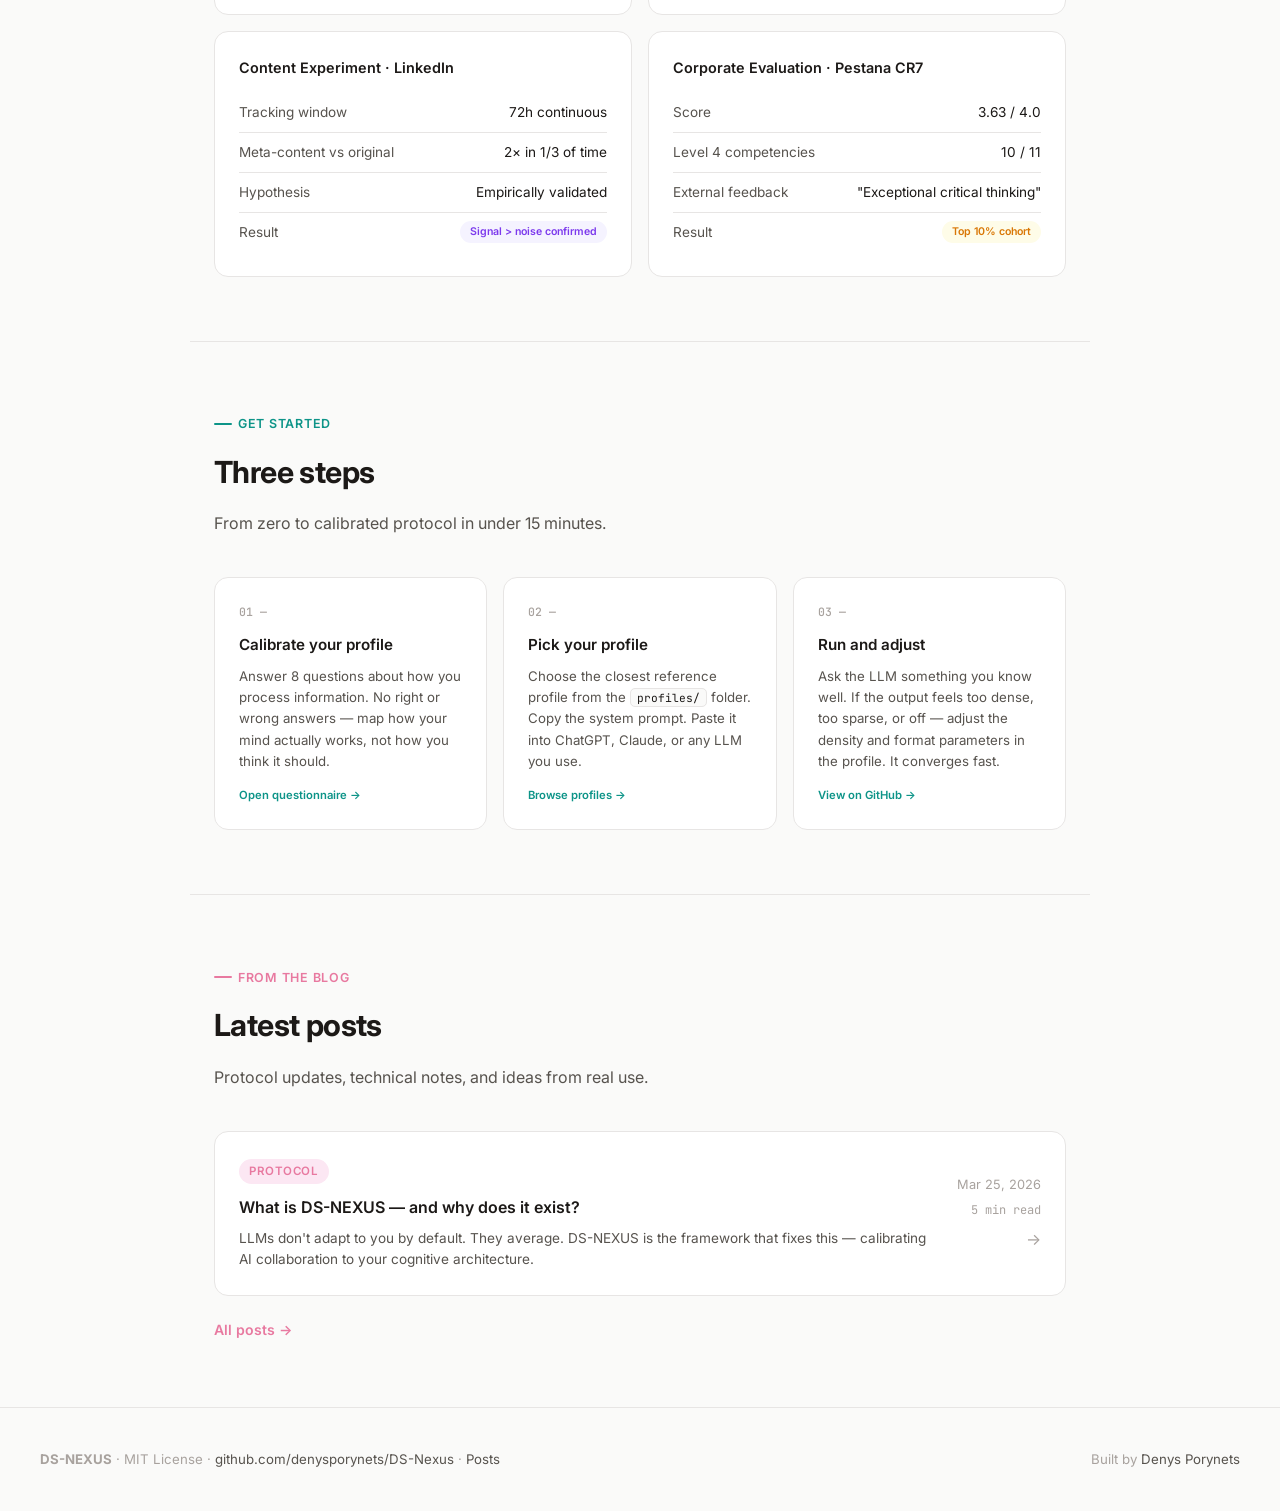
==== commit fa4c6610: "Add portfolio back-link to nav" ====
--- a/docs/index.html
+++ b/docs/index.html
@@ -550,6 +550,7 @@
     <li><a href="#start">Start</a></li>
     <li><a href="/DS-Nexus/posts/">Posts</a></li>
     <li><a href="https://github.com/denysporynets/DS-Nexus" target="_blank">GitHub →</a></li>
+    <li><a href="https://denysporynets.github.io" style="font-weight:600; color: var(--pink-dark);">← Portfolio</a></li>
   </ul>
 </nav>
 
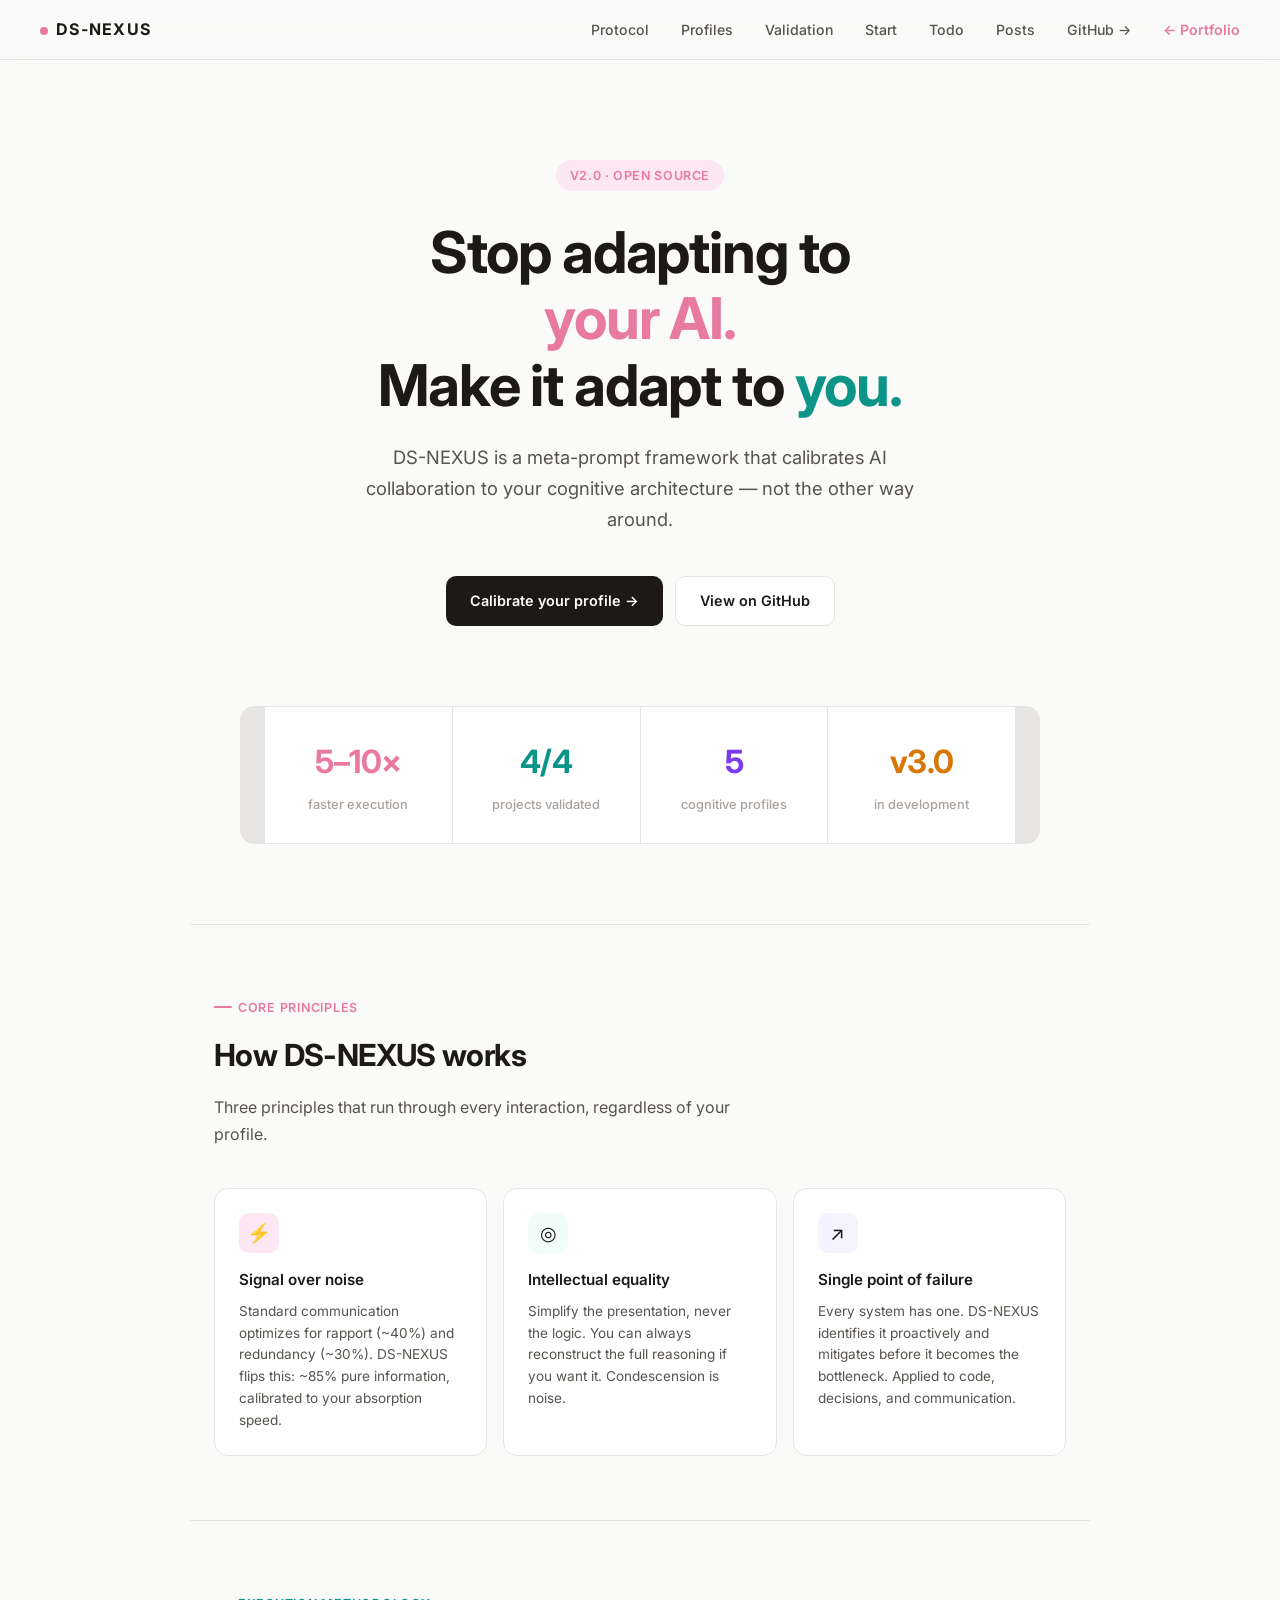
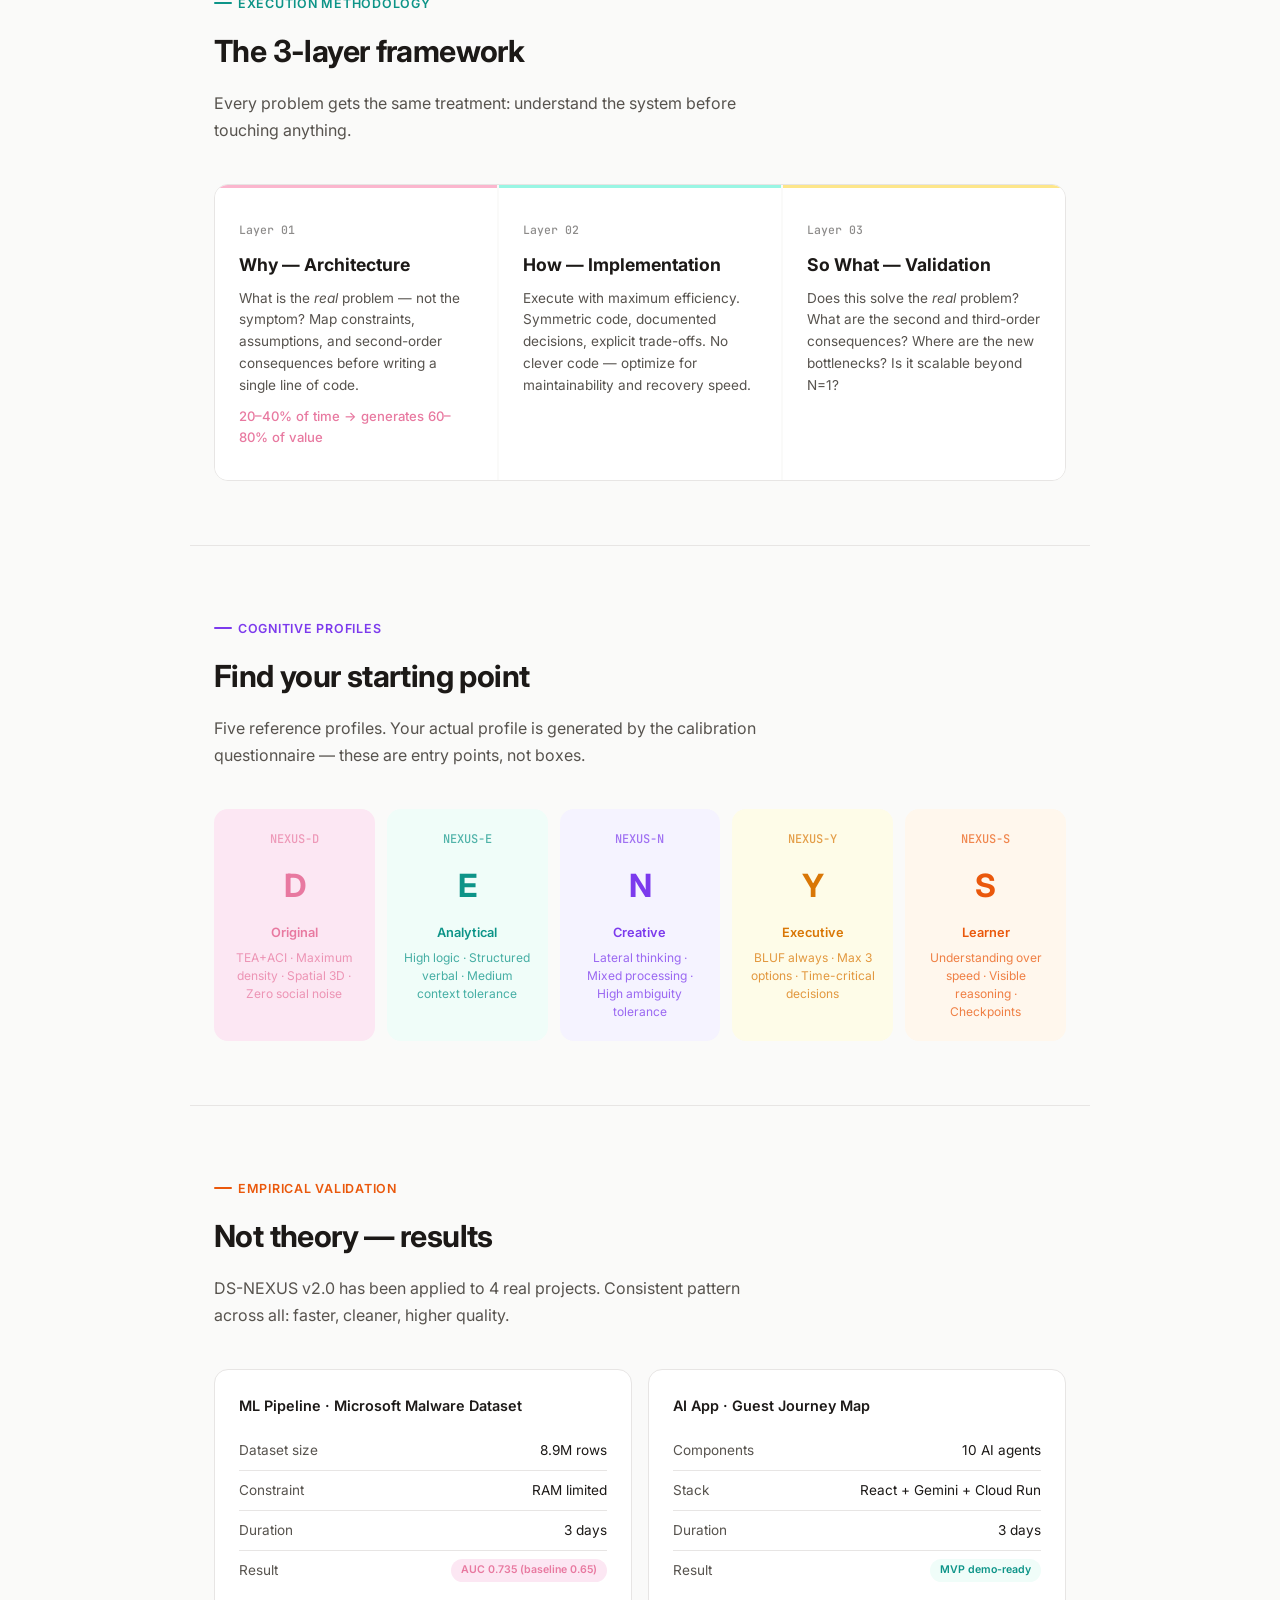
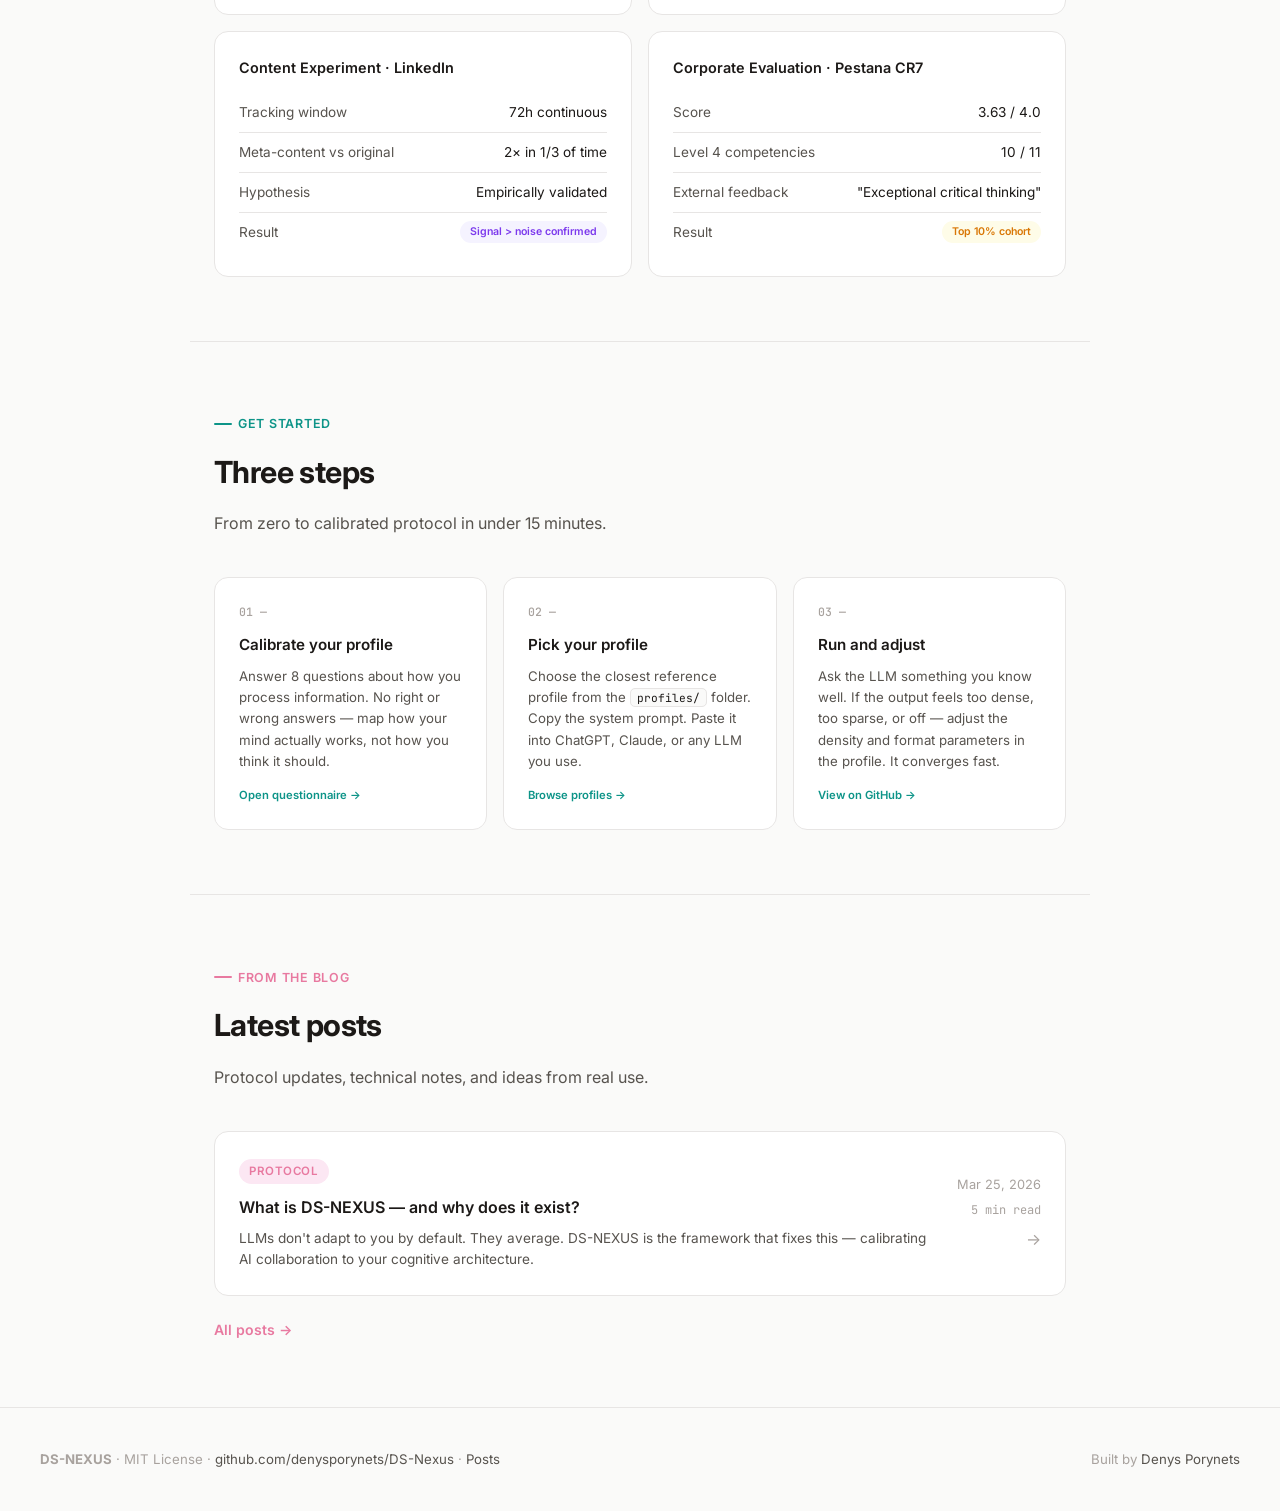
==== commit ea682840: "Add Todo app page with DS-NEXUS design system Full-featured Todo app at docs/todo/ with add/complete" ====
--- a/docs/index.html
+++ b/docs/index.html
@@ -548,6 +548,7 @@
     <li><a href="#profiles">Profiles</a></li>
     <li><a href="#validation">Validation</a></li>
     <li><a href="#start">Start</a></li>
+    <li><a href="/DS-Nexus/todo/">Todo</a></li>
     <li><a href="/DS-Nexus/posts/">Posts</a></li>
     <li><a href="https://github.com/denysporynets/DS-Nexus" target="_blank">GitHub →</a></li>
     <li><a href="https://denysporynets.github.io" style="font-weight:600; color: var(--pink-dark);">← Portfolio</a></li>
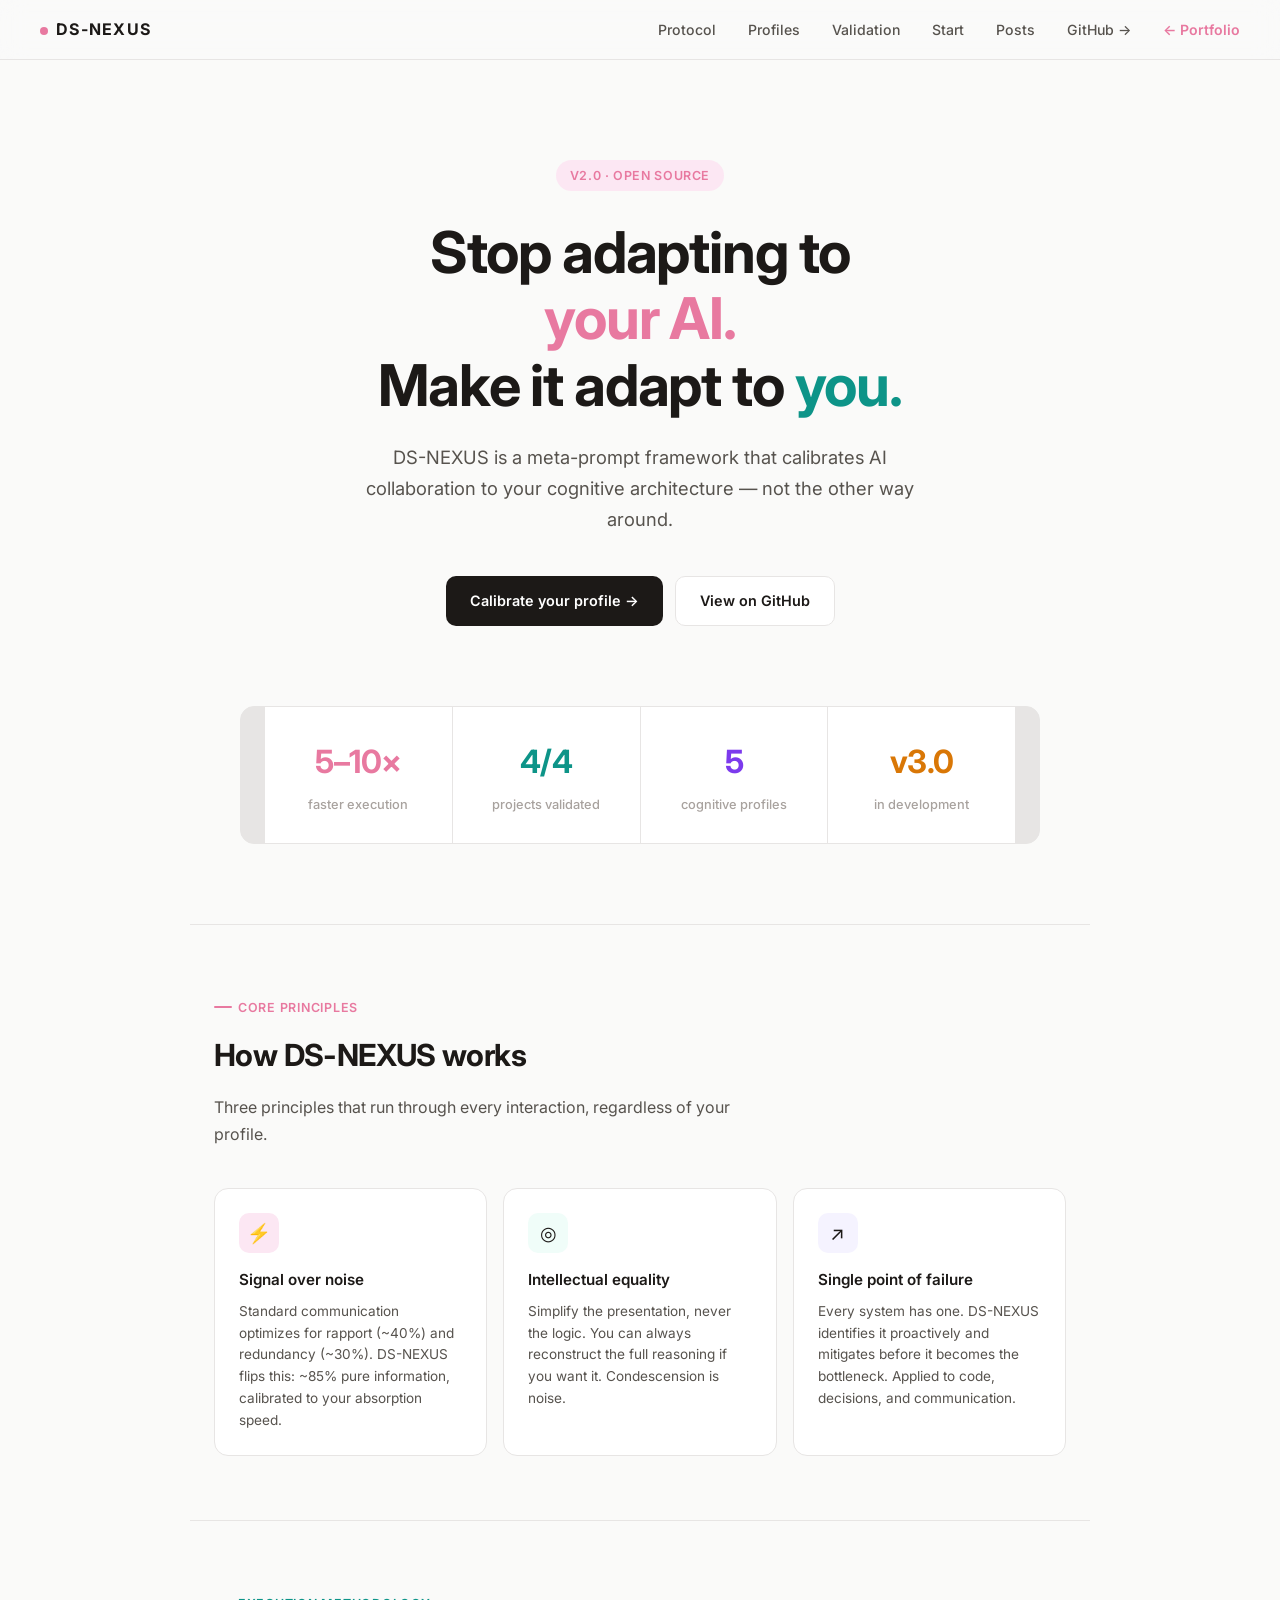
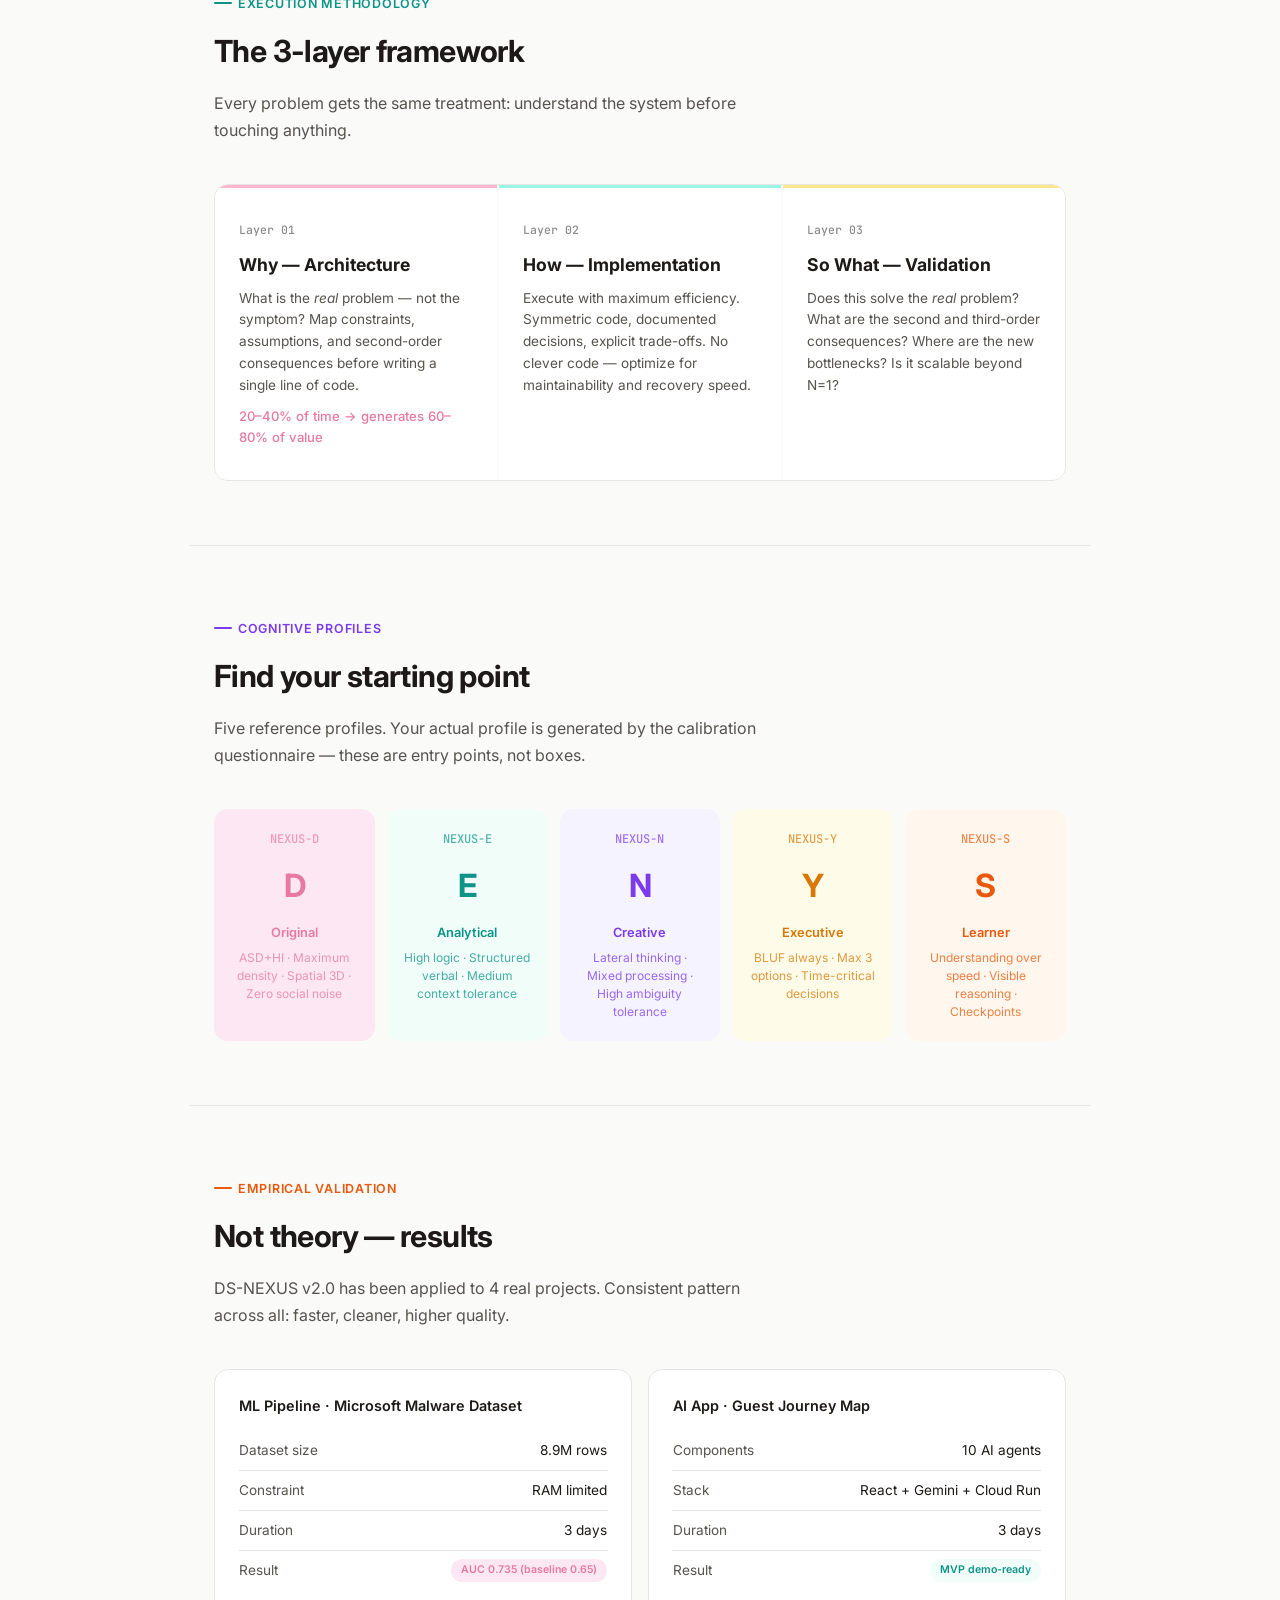
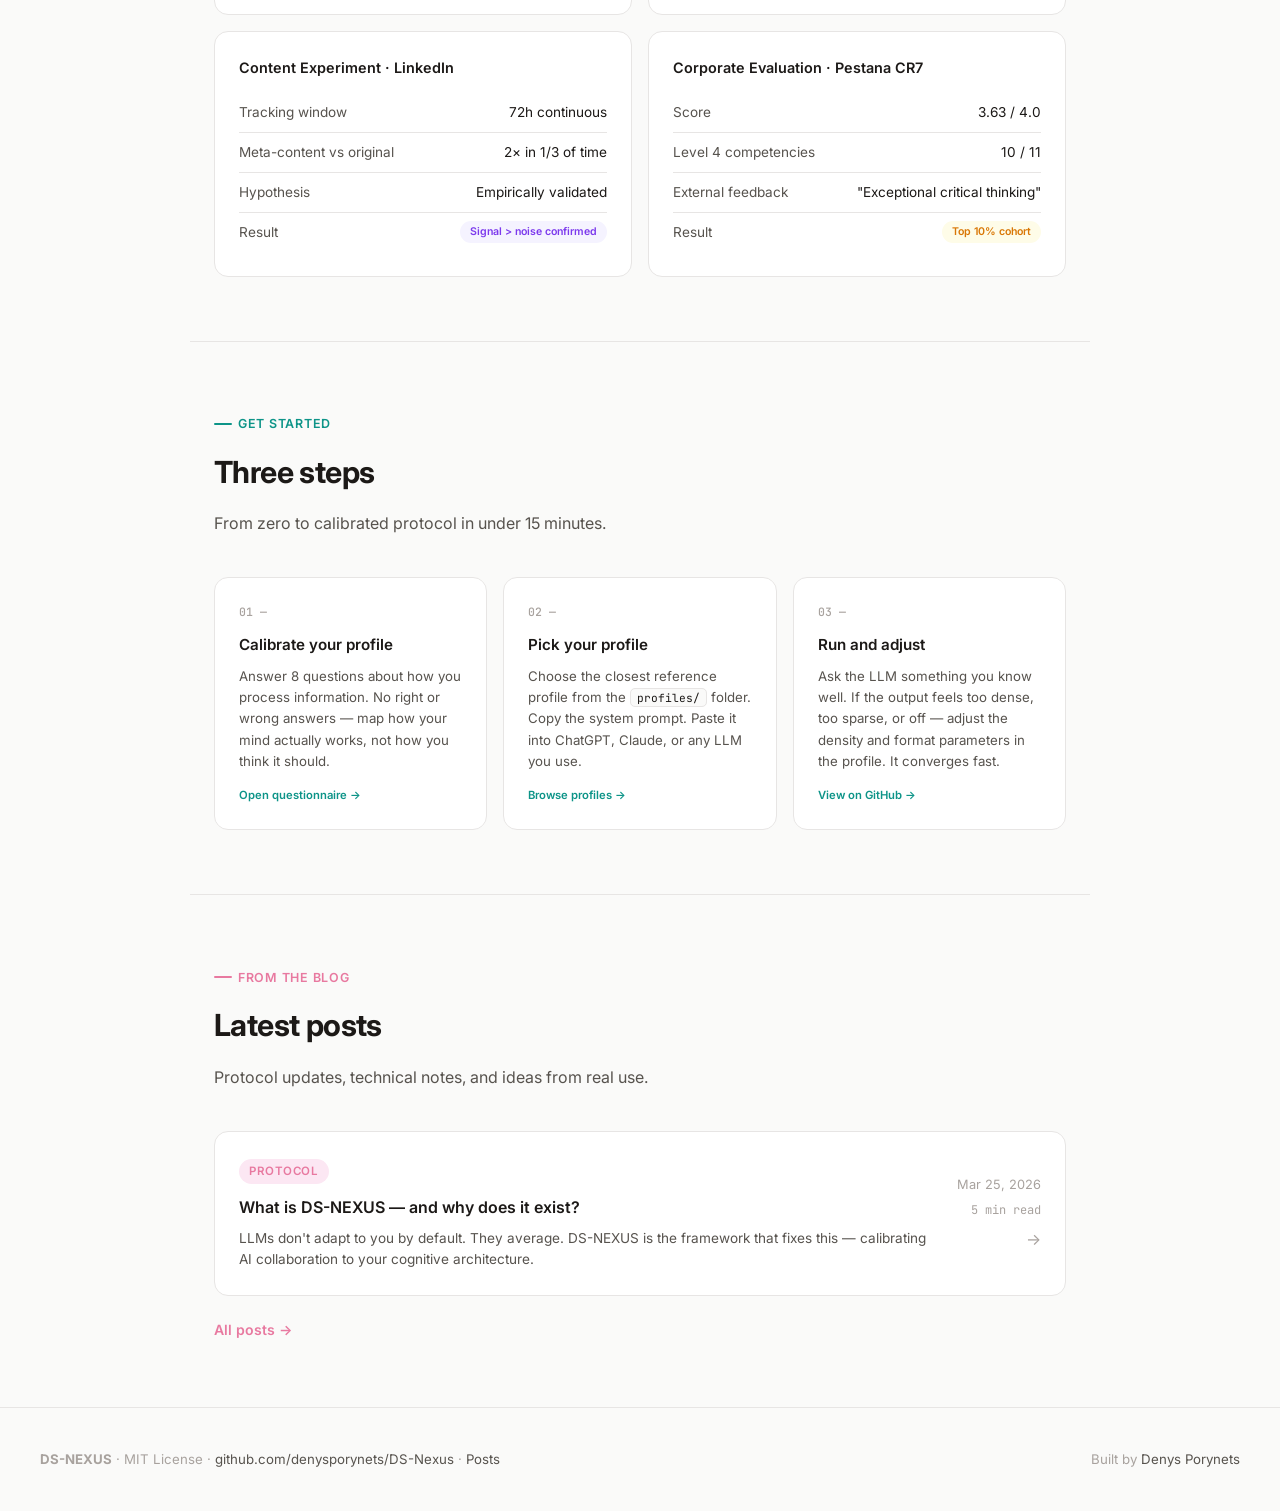
==== commit 51ab308c: "fix: replace Spanish acronyms TEA+ACI with English equivalents ASD+HI TEA (Trastorno del Espectro Au" ====
--- a/docs/index.html
+++ b/docs/index.html
@@ -548,7 +548,6 @@
     <li><a href="#profiles">Profiles</a></li>
     <li><a href="#validation">Validation</a></li>
     <li><a href="#start">Start</a></li>
-    <li><a href="/DS-Nexus/todo/">Todo</a></li>
     <li><a href="/DS-Nexus/posts/">Posts</a></li>
     <li><a href="https://github.com/denysporynets/DS-Nexus" target="_blank">GitHub →</a></li>
     <li><a href="https://denysporynets.github.io" style="font-weight:600; color: var(--pink-dark);">← Portfolio</a></li>
@@ -661,7 +660,7 @@
       <div class="profile-id">NEXUS-D</div>
       <div class="profile-letter">D</div>
       <div class="profile-name">Original</div>
-      <div class="profile-desc">TEA+ACI · Maximum density · Spatial 3D · Zero social noise</div>
+      <div class="profile-desc">ASD+HI · Maximum density · Spatial 3D · Zero social noise</div>
     </div>
     <div class="profile-card profile-a">
       <div class="profile-id">NEXUS-E</div>
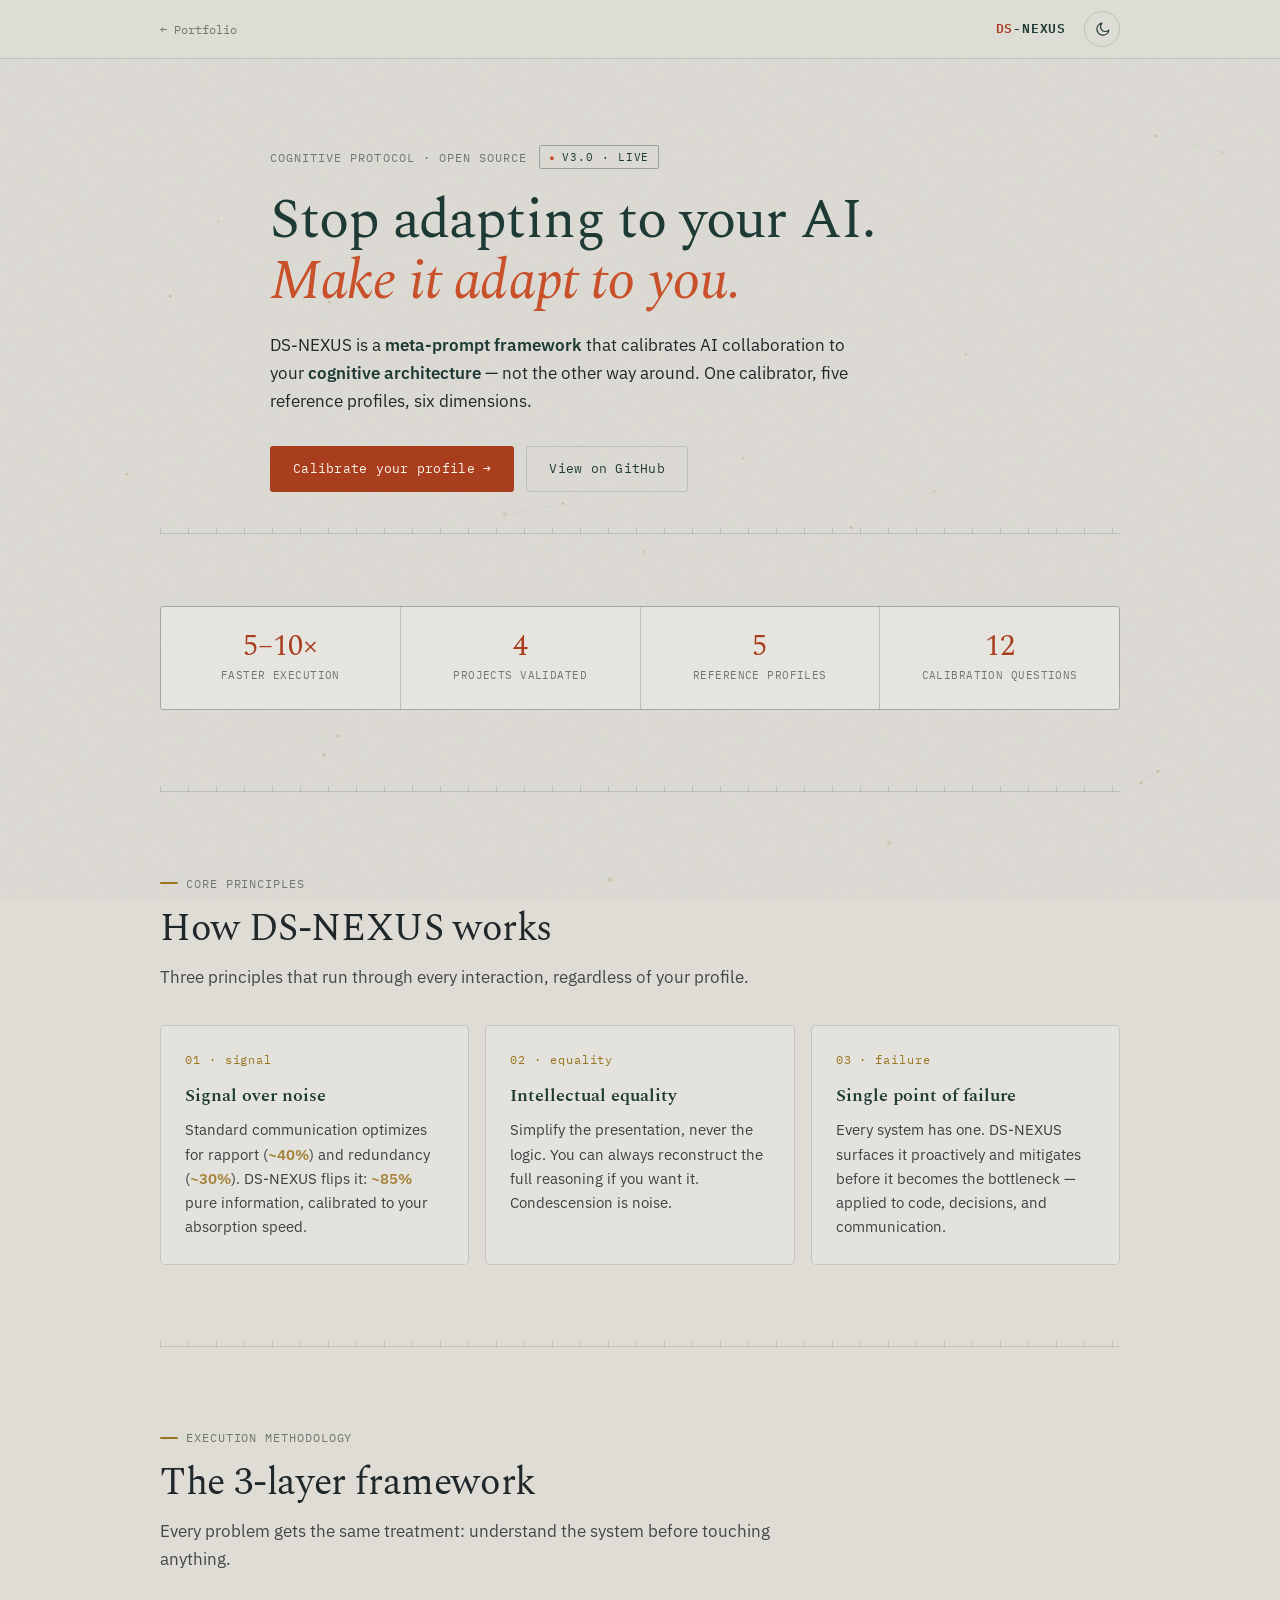
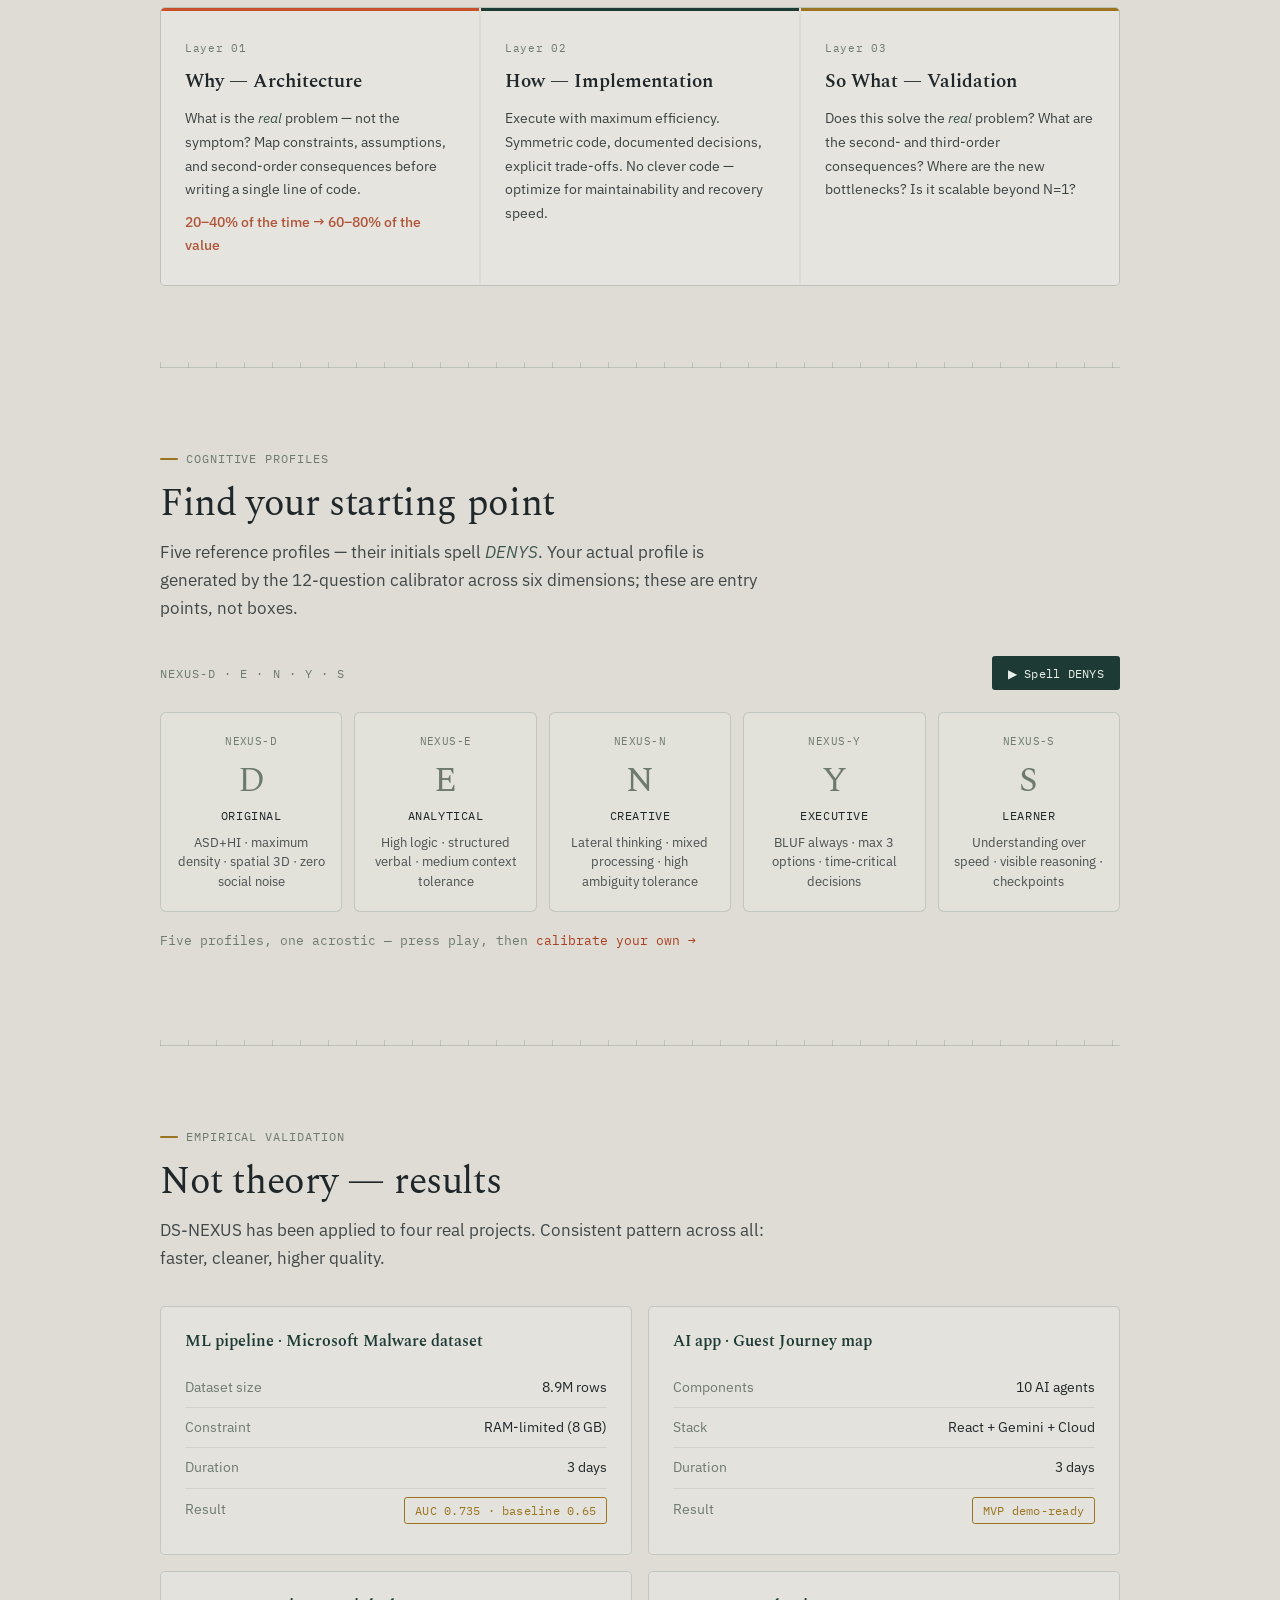
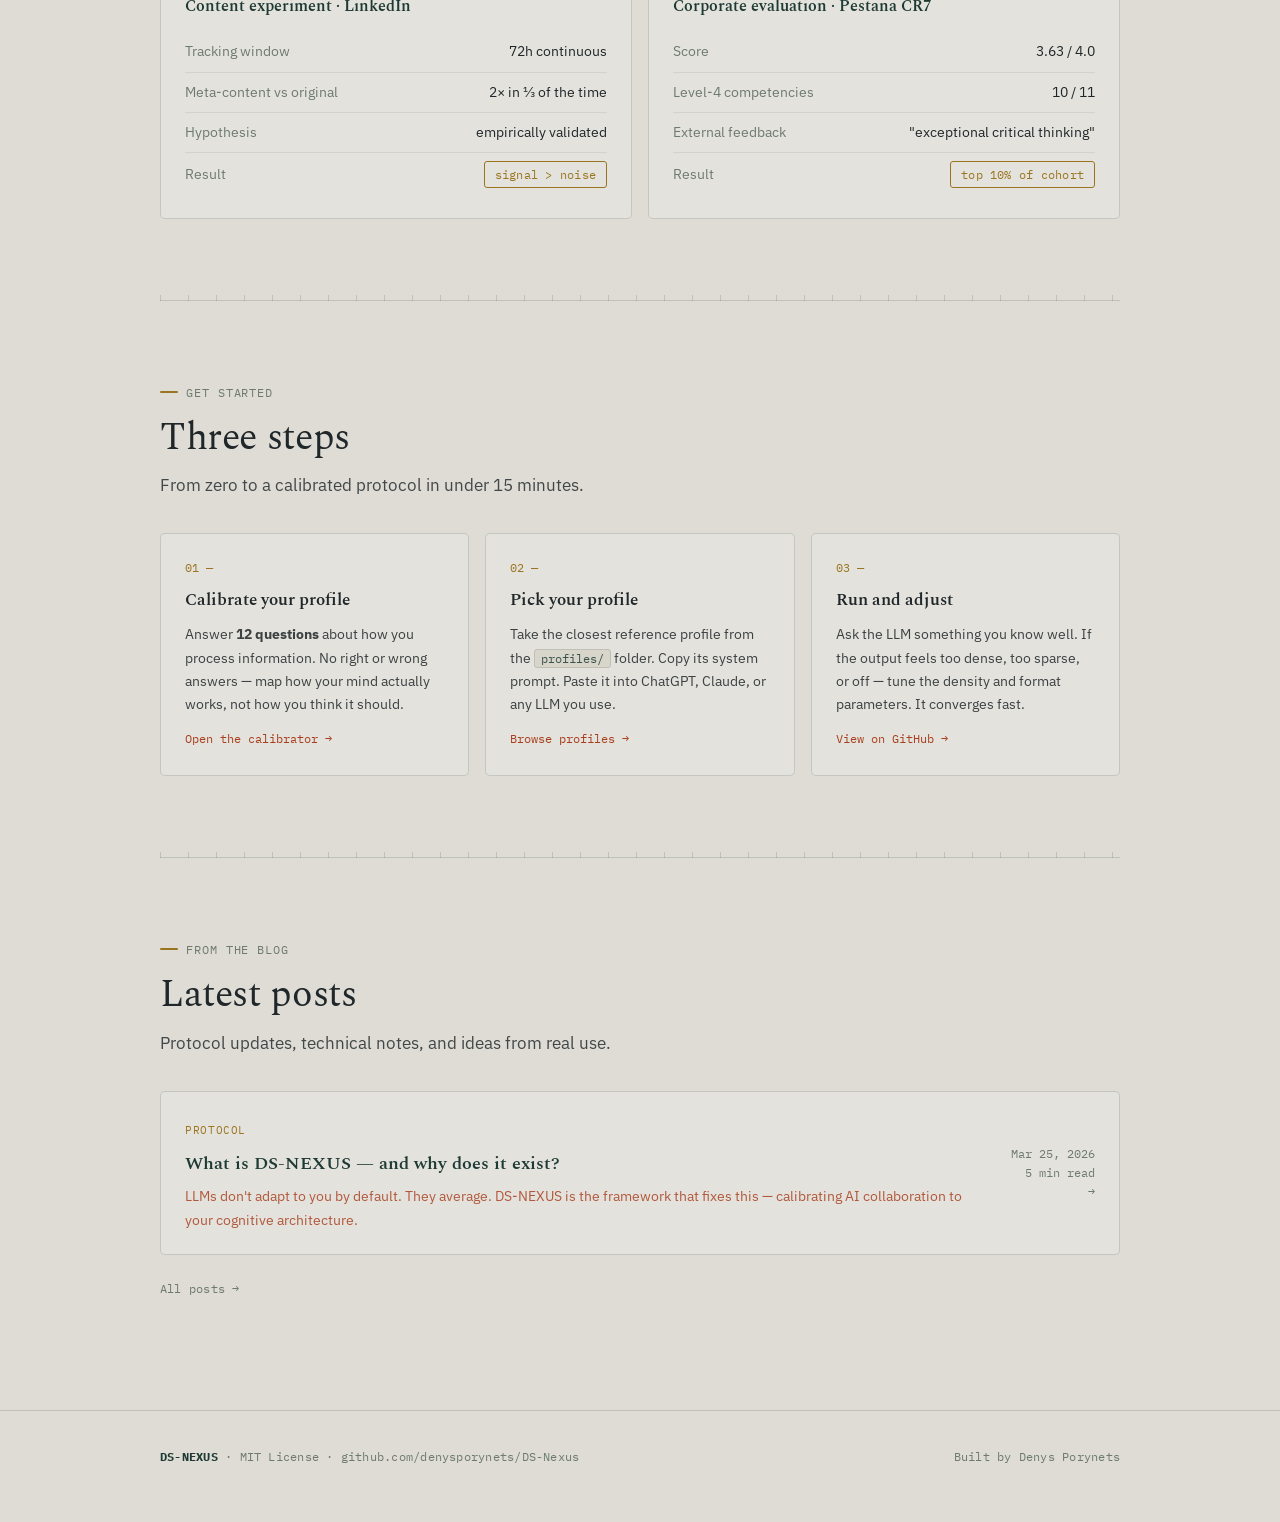
==== commit 05d079e4: "feat: redesign landing to "brass on paper" portfolio system Bring the DS-NEXUS landing into the shar" ====
--- a/docs/index.html
+++ b/docs/index.html
@@ -1,853 +1,684 @@
-<!DOCTYPE html>
+<!doctype html>
 <html lang="en">
 <head>
-  <meta charset="utf-8" />
-  <meta name="viewport" content="width=device-width, initial-scale=1.0" />
-  <title>DS-NEXUS — Cognitive Protocol for AI Collaboration</title>
-  <link rel="preconnect" href="https://fonts.googleapis.com" />
-  <link href="https://fonts.googleapis.com/css2?family=Inter:wght@300;400;500;600;700&family=JetBrains+Mono:wght@400;500&display=swap" rel="stylesheet" />
-  <style>
-    :root {
-      --pink:      #fbb6ce;
-      --pink-soft: #fce7f3;
-      --pink-dark: #e879a0;
-      --yellow:    #fde68a;
-      --yellow-soft: #fefce8;
-      --yellow-dark: #d97706;
-      --teal:      #99f6e4;
-      --teal-soft: #f0fdf9;
-      --teal-dark: #0d9488;
-      --lavender:  #ddd6fe;
-      --lav-soft:  #f5f3ff;
-      --lav-dark:  #7c3aed;
-      --peach:     #fed7aa;
-      --peach-soft:#fff7ed;
-      --peach-dark:#ea580c;
-
-      --bg:        #fafaf9;
-      --surface:   #ffffff;
-      --border:    #e7e5e4;
-      --text:      #1c1917;
-      --text-2:    #57534e;
-      --text-3:    #a8a29e;
-    }
-
-    *, *::before, *::after { box-sizing: border-box; margin: 0; padding: 0; }
-
-    html { scroll-behavior: smooth; }
-
-    body {
-      font-family: 'Inter', sans-serif;
-      font-size: 16px;
-      line-height: 1.7;
-      color: var(--text);
-      background: var(--bg);
-    }
-
-    /* ── NAV ── */
-    nav {
-      position: sticky;
-      top: 0;
-      z-index: 100;
-      background: rgba(250,250,249,0.85);
-      backdrop-filter: blur(12px);
-      border-bottom: 1px solid var(--border);
-      padding: 0 40px;
-      height: 60px;
-      display: flex;
-      align-items: center;
-      justify-content: space-between;
-    }
-
-    .nav-logo {
-      font-weight: 700;
-      font-size: 1em;
-      letter-spacing: 0.08em;
-      color: var(--text);
-      text-decoration: none;
-    }
-
-    .nav-logo span {
-      display: inline-block;
-      width: 8px;
-      height: 8px;
-      border-radius: 50%;
-      background: var(--pink-dark);
-      margin-right: 8px;
-      vertical-align: middle;
-    }
-
-    .nav-links {
-      display: flex;
-      gap: 32px;
-      list-style: none;
-    }
-
-    .nav-links a {
-      text-decoration: none;
-      color: var(--text-2);
-      font-size: 0.88em;
-      font-weight: 500;
-      transition: color 0.2s;
-    }
-
-    .nav-links a:hover { color: var(--text); }
-
-    /* ── HERO ── */
-    .hero {
-      max-width: 800px;
-      margin: 0 auto;
-      padding: 100px 24px 80px;
-      text-align: center;
-    }
-
-    .hero-tag {
-      display: inline-flex;
-      align-items: center;
-      gap: 8px;
-      background: var(--pink-soft);
-      color: var(--pink-dark);
-      font-size: 0.78em;
-      font-weight: 600;
-      padding: 5px 14px;
-      border-radius: 20px;
-      margin-bottom: 28px;
-      letter-spacing: 0.05em;
-      text-transform: uppercase;
-    }
-
-    h1 {
-      font-size: clamp(2.4em, 5vw, 3.6em);
-      font-weight: 700;
-      line-height: 1.15;
-      margin-bottom: 24px;
-      letter-spacing: -0.02em;
-    }
-
-    h1 .accent-pink   { color: var(--pink-dark); }
-    h1 .accent-teal   { color: var(--teal-dark); }
-
-    .hero-sub {
-      font-size: 1.15em;
-      color: var(--text-2);
-      max-width: 560px;
-      margin: 0 auto 40px;
-      font-weight: 400;
-    }
-
-    .hero-cta {
-      display: flex;
-      gap: 12px;
-      justify-content: center;
-      flex-wrap: wrap;
-    }
-
-    .btn {
-      display: inline-flex;
-      align-items: center;
-      gap: 8px;
-      padding: 12px 24px;
-      border-radius: 10px;
-      font-size: 0.9em;
-      font-weight: 600;
-      text-decoration: none;
-      transition: all 0.2s;
-      cursor: pointer;
-      border: none;
-    }
-
-    .btn-primary {
-      background: var(--text);
-      color: white;
-    }
-
-    .btn-primary:hover {
-      background: #3c3836;
-      transform: translateY(-1px);
-    }
-
-    .btn-secondary {
-      background: var(--surface);
-      color: var(--text);
-      border: 1.5px solid var(--border);
-    }
-
-    .btn-secondary:hover {
-      border-color: var(--text-3);
-      transform: translateY(-1px);
-    }
-
-    /* ── STATS ── */
-    .stats {
-      max-width: 800px;
-      margin: 0 auto 80px;
-      padding: 0 24px;
-      display: grid;
-      grid-template-columns: repeat(4, 1fr);
-      gap: 1px;
-      background: var(--border);
-      border: 1px solid var(--border);
-      border-radius: 14px;
-      overflow: hidden;
-    }
-
-    .stat {
-      background: var(--surface);
-      padding: 28px 20px;
-      text-align: center;
-    }
-
-    .stat-number {
-      font-size: 2em;
-      font-weight: 700;
-      letter-spacing: -0.02em;
-      margin-bottom: 4px;
-    }
-
-    .stat-label {
-      font-size: 0.8em;
-      color: var(--text-3);
-      font-weight: 500;
-    }
-
-    /* ── SECTION ── */
-    section {
-      max-width: 900px;
-      margin: 0 auto;
-      padding: 64px 24px;
-    }
-
-    .section-label {
-      display: inline-flex;
-      align-items: center;
-      gap: 6px;
-      font-size: 0.78em;
-      font-weight: 600;
-      letter-spacing: 0.06em;
-      text-transform: uppercase;
-      margin-bottom: 12px;
-    }
-
-    .section-label::before {
-      content: '';
-      display: inline-block;
-      width: 18px;
-      height: 2px;
-      border-radius: 2px;
-    }
-
-    .section-label.pink  { color: var(--pink-dark);  }
-    .section-label.pink::before  { background: var(--pink-dark); }
-    .section-label.teal  { color: var(--teal-dark);  }
-    .section-label.teal::before  { background: var(--teal-dark); }
-    .section-label.lav   { color: var(--lav-dark);   }
-    .section-label.lav::before   { background: var(--lav-dark); }
-    .section-label.peach { color: var(--peach-dark); }
-    .section-label.peach::before { background: var(--peach-dark); }
-
-    h2 {
-      font-size: 1.9em;
-      font-weight: 700;
-      letter-spacing: -0.02em;
-      margin-bottom: 12px;
-    }
-
-    .section-sub {
-      color: var(--text-2);
-      margin-bottom: 40px;
-      max-width: 560px;
-    }
-
-    /* ── PRINCIPLE CARDS ── */
-    .principles {
-      display: grid;
-      grid-template-columns: repeat(3, 1fr);
-      gap: 16px;
-    }
-
-    .principle-card {
-      background: var(--surface);
-      border: 1px solid var(--border);
-      border-radius: 14px;
-      padding: 24px;
-      transition: transform 0.2s, box-shadow 0.2s;
-    }
-
-    .principle-card:hover {
-      transform: translateY(-3px);
-      box-shadow: 0 8px 24px rgba(0,0,0,0.06);
-    }
-
-    .principle-icon {
-      width: 40px;
-      height: 40px;
-      border-radius: 10px;
-      display: flex;
-      align-items: center;
-      justify-content: center;
-      font-size: 1.2em;
-      margin-bottom: 14px;
-    }
-
-    .principle-card h3 {
-      font-size: 0.95em;
-      font-weight: 600;
-      margin-bottom: 8px;
-    }
-
-    .principle-card p {
-      font-size: 0.85em;
-      color: var(--text-2);
-      line-height: 1.6;
-    }
-
-    /* ── PROFILES ── */
-    .profiles-grid {
-      display: grid;
-      grid-template-columns: repeat(5, 1fr);
-      gap: 12px;
-    }
-
-    .profile-card {
-      border-radius: 14px;
-      padding: 20px 16px;
-      text-align: center;
-      transition: transform 0.2s;
-    }
-
-    .profile-card:hover { transform: translateY(-3px); }
-
-    .profile-id {
-      font-family: 'JetBrains Mono', monospace;
-      font-size: 0.75em;
-      font-weight: 500;
-      margin-bottom: 10px;
-      opacity: 0.7;
-    }
-
-    .profile-letter {
-      font-size: 2em;
-      font-weight: 700;
-      margin-bottom: 8px;
-      letter-spacing: -0.02em;
-    }
-
-    .profile-name {
-      font-size: 0.8em;
-      font-weight: 600;
-      margin-bottom: 6px;
-    }
-
-    .profile-desc {
-      font-size: 0.75em;
-      opacity: 0.75;
-      line-height: 1.5;
-    }
-
-    .profile-d { background: var(--pink-soft);   color: var(--pink-dark); }
-    .profile-a { background: var(--teal-soft);   color: var(--teal-dark); }
-    .profile-c { background: var(--lav-soft);    color: var(--lav-dark); }
-    .profile-e { background: var(--yellow-soft); color: var(--yellow-dark); }
-    .profile-l { background: var(--peach-soft);  color: var(--peach-dark); }
-
-    /* ── 3-LAYER ── */
-    .layers {
-      display: grid;
-      grid-template-columns: repeat(3, 1fr);
-      gap: 2px;
-      border-radius: 14px;
-      overflow: hidden;
-      border: 1px solid var(--border);
-    }
-
-    .layer {
-      padding: 32px 24px;
-      background: var(--surface);
-    }
-
-    .layer-num {
-      font-family: 'JetBrains Mono', monospace;
-      font-size: 0.72em;
-      font-weight: 500;
-      margin-bottom: 10px;
-      opacity: 0.5;
-    }
-
-    .layer h3 {
-      font-size: 1.1em;
-      font-weight: 700;
-      margin-bottom: 8px;
-    }
-
-    .layer p {
-      font-size: 0.85em;
-      color: var(--text-2);
-      line-height: 1.6;
-    }
-
-    .layer-1 { border-top: 3px solid var(--pink); }
-    .layer-2 { border-top: 3px solid var(--teal); }
-    .layer-3 { border-top: 3px solid var(--yellow); }
-
-    /* ── VALIDATION ── */
-    .validation-grid {
-      display: grid;
-      grid-template-columns: repeat(2, 1fr);
-      gap: 16px;
-    }
-
-    .validation-card {
-      background: var(--surface);
-      border: 1px solid var(--border);
-      border-radius: 14px;
-      padding: 24px;
-    }
-
-    .validation-card h3 {
-      font-size: 0.9em;
-      font-weight: 600;
-      margin-bottom: 12px;
-    }
-
-    .val-metric {
-      display: flex;
-      justify-content: space-between;
-      align-items: center;
-      padding: 8px 0;
-      border-bottom: 1px solid var(--border);
-      font-size: 0.85em;
-    }
-
-    .val-metric:last-child { border-bottom: none; }
-
-    .val-metric .label { color: var(--text-2); }
-
-    .badge {
-      display: inline-block;
-      padding: 2px 10px;
-      border-radius: 20px;
-      font-size: 0.78em;
-      font-weight: 600;
-    }
-
-    .badge-pink   { background: var(--pink-soft);   color: var(--pink-dark); }
-    .badge-teal   { background: var(--teal-soft);   color: var(--teal-dark); }
-    .badge-yellow { background: var(--yellow-soft); color: var(--yellow-dark); }
-    .badge-lav    { background: var(--lav-soft);    color: var(--lav-dark); }
-
-    /* ── START ── */
-    .start-steps {
-      display: grid;
-      grid-template-columns: repeat(3, 1fr);
-      gap: 16px;
-      counter-reset: steps;
-    }
-
-    .start-step {
-      background: var(--surface);
-      border: 1px solid var(--border);
-      border-radius: 14px;
-      padding: 24px;
-      counter-increment: steps;
-      position: relative;
-    }
-
-    .step-num {
-      font-family: 'JetBrains Mono', monospace;
-      font-size: 0.72em;
-      font-weight: 500;
-      color: var(--text-3);
-      margin-bottom: 10px;
-    }
-
-    .start-step h3 {
-      font-size: 0.95em;
-      font-weight: 600;
-      margin-bottom: 8px;
-    }
-
-    .start-step p {
-      font-size: 0.83em;
-      color: var(--text-2);
-      line-height: 1.6;
-    }
-
-    code {
-      font-family: 'JetBrains Mono', monospace;
-      font-size: 0.85em;
-      background: var(--bg);
-      border: 1px solid var(--border);
-      border-radius: 5px;
-      padding: 1px 6px;
-      color: var(--text);
-    }
-
-    /* ── FOOTER ── */
-    footer {
-      border-top: 1px solid var(--border);
-      padding: 40px 40px;
-      display: flex;
-      justify-content: space-between;
-      align-items: center;
-      font-size: 0.83em;
-      color: var(--text-3);
-    }
-
-    footer a {
-      color: var(--text-2);
-      text-decoration: none;
-    }
-
-    footer a:hover { color: var(--text); }
-
-    /* ── DIVIDER ── */
-    .divider {
-      max-width: 900px;
-      margin: 0 auto;
-      padding: 0 24px;
-      border: none;
-      border-top: 1px solid var(--border);
-    }
-
-    /* ── ANIMATIONS ── */
-    @keyframes fadeUp {
-      from { opacity: 0; transform: translateY(20px); }
-      to   { opacity: 1; transform: translateY(0); }
-    }
-
-    .hero > * {
-      animation: fadeUp 0.6s ease both;
-    }
-
-    .hero > *:nth-child(1) { animation-delay: 0.05s; }
-    .hero > *:nth-child(2) { animation-delay: 0.15s; }
-    .hero > *:nth-child(3) { animation-delay: 0.25s; }
-    .hero > *:nth-child(4) { animation-delay: 0.35s; }
-
-    /* ── RESPONSIVE ── */
-    @media (max-width: 700px) {
-      nav { padding: 0 20px; }
-      .nav-links { display: none; }
-      .stats { grid-template-columns: repeat(2, 1fr); }
-      .principles { grid-template-columns: 1fr; }
-      .profiles-grid { grid-template-columns: repeat(2, 1fr); }
-      .layers { grid-template-columns: 1fr; }
-      .validation-grid { grid-template-columns: 1fr; }
-      .start-steps { grid-template-columns: 1fr; }
-      footer { flex-direction: column; gap: 12px; text-align: center; }
-    }
-  </style>
+<meta charset="utf-8">
+<meta name="viewport" content="width=device-width, initial-scale=1">
+<meta name="description" content="DS-NEXUS is a meta-prompt framework that calibrates AI collaboration to your cognitive architecture — not the other way around. Five reference profiles, a 12-question calibrator, validated on real projects.">
+<meta name="author" content="Denys Porynets">
+<meta name="color-scheme" content="light dark">
+<title>DS-NEXUS — Cognitive Protocol for AI Collaboration</title>
+<link rel="icon" href="data:image/svg+xml,%3Csvg xmlns='http://www.w3.org/2000/svg' viewBox='0 0 100 100'%3E%3Ctext y='.9em' font-size='90'%3E%F0%9F%A7%AD%3C/text%3E%3C/svg%3E">
+<link rel="preconnect" href="https://fonts.googleapis.com">
+<link rel="preconnect" href="https://fonts.gstatic.com" crossorigin>
+<link href="https://fonts.googleapis.com/css2?family=Spectral:ital,wght@0,400;0,600;1,400&family=IBM+Plex+Sans:wght@400;500;600&family=IBM+Plex+Mono:wght@400;500&display=swap" rel="stylesheet">
+
+<!-- Theme guard: applied BEFORE first paint (same key as the whole portfolio).
+     Without this, opening in dark mode flashes white first. -->
+<script>
+  (function () {
+    try {
+      var t = localStorage.getItem("portfolio-tema");
+      if (t !== "light" && t !== "dark") {
+        t = window.matchMedia("(prefers-color-scheme: dark)").matches ? "dark" : "light";
+      }
+      if (t === "dark") document.documentElement.setAttribute("data-theme", "dark");
+    } catch (e) {}
+  })();
+</script>
+
+<style>
+  /* ═══ "Brass on paper" system — self-contained (its own copy, like the portfolio) ═══ */
+  :root {
+    --paper:#DEDCD5; --paper-2:#E5E4DE; --paper-3:#D6D3C8;
+    --ink:#20272A; --pine:#1E3A34; --signal:#C8502A; --signal-ink:#A83E1E;
+    --brass:#9A7420; --sage:#6E7A6F;
+    --line:rgba(30,58,52,0.16); --line-2:rgba(30,58,52,0.09);
+    /* five profile hues — earthy marks that sit on paper (spell D·E·N·Y·S) */
+    --p-d:#B4472A; --p-e:#2F6E5E; --p-n:#9A7420; --p-y:#5B6699; --p-s:#77864F;
+    --font-display:"Spectral",Georgia,"Times New Roman",serif;
+    --font-body:"IBM Plex Sans",system-ui,-apple-system,"Segoe UI",Roboto,Helvetica,Arial,sans-serif;
+    --font-mono:"IBM Plex Mono",ui-monospace,"SF Mono",Menlo,Consolas,monospace;
+    --pad:clamp(20px,5vw,40px);
+    color-scheme:light;
+  }
+  :root[data-theme="dark"] { color-scheme:dark; }
+  :root[data-theme="dark"] {
+    --paper:#161F1C; --paper-2:#1D2724; --paper-3:#26302C;
+    --ink:#E4E0D5; --pine:#A9C6B8; --signal:#D6603C; --signal-ink:#E8825C;
+    --brass:#CBA24D; --sage:#93A096;
+    --line:rgba(196,214,204,0.16); --line-2:rgba(196,214,204,0.09);
+    --p-d:#E08A5A; --p-e:#6FB3A0; --p-n:#CBA24D; --p-y:#98A2D8; --p-s:#AEBE82;
+  }
+
+  *,*::before,*::after { box-sizing:border-box; }
+  html { scroll-behavior:smooth; }
+  @media (prefers-reduced-motion:reduce){ html{scroll-behavior:auto;} }
+  body {
+    margin:0; background:var(--paper); color:var(--ink);
+    font-family:var(--font-body); font-size:17px; line-height:1.65;
+    -webkit-font-smoothing:antialiased;
+    transition:background .4s ease, color .4s ease;
+  }
+  a { color:var(--signal-ink); text-decoration:none; }
+  a:hover { text-decoration:underline; text-underline-offset:3px; }
+  :focus-visible { outline:2px solid var(--signal); outline-offset:3px; border-radius:2px; }
+  h1,h2,h3 { text-wrap:balance; }
+
+  /* ─── background: neural constellation ─── */
+  .bg { position:fixed; inset:0; z-index:0; pointer-events:none; overflow:hidden; }
+  .bg-grain {
+    position:absolute; inset:0; opacity:0.16; mix-blend-mode:multiply;
+    background-image:url("data:image/svg+xml,%3Csvg xmlns='http://www.w3.org/2000/svg' width='140' height='140'%3E%3Cfilter id='n'%3E%3CfeTurbulence type='fractalNoise' baseFrequency='0.85' numOctaves='2' stitchTiles='stitch'/%3E%3C/filter%3E%3Crect width='100%25' height='100%25' filter='url(%23n)'/%3E%3C/svg%3E");
+  }
+  .bg-net { position:absolute; left:0; right:0; top:-20vh; height:140vh; width:100%; opacity:0; transition:opacity 1.1s ease; }
+  .bg-net.on { opacity:0.5; }
+  :root[data-theme="dark"] .bg-grain { mix-blend-mode:screen; opacity:0.05; }
+  :root[data-theme="dark"] .bg-net.on { opacity:0.62; }
+
+  main, header.nav { position:relative; z-index:1; }
+  .wrap { max-width:1040px; margin:0 auto; padding-inline:var(--pad); }
+  .tag { font-family:var(--font-mono); font-size:0.72rem; letter-spacing:0.09em; text-transform:uppercase; color:var(--sage); }
+  .num { font-variant-numeric:tabular-nums; }
+  em { font-style:italic; color:var(--pine); }
+
+  /* ─── nav ─── */
+  header.nav {
+    position:sticky; top:0; z-index:50;
+    background:var(--paper); /* fallback where color-mix() is unsupported */
+    background:color-mix(in srgb, var(--paper) 86%, transparent);
+    -webkit-backdrop-filter:blur(8px); backdrop-filter:blur(8px); border-bottom:1px solid var(--line);
+  }
+  .nav-inner { display:flex; align-items:center; justify-content:space-between; gap:16px; height:58px; }
+  .back { font-family:var(--font-mono); font-size:0.78rem; color:var(--sage); display:inline-flex; align-items:center; gap:7px; white-space:nowrap; }
+  .back:hover { color:var(--ink); text-decoration:none; }
+  .back .arw { transition:transform .16s ease; display:inline-block; }
+  .back:hover .arw { transform:translateX(-3px); }
+  .nav-right { display:flex; align-items:center; gap:18px; }
+  .brand { font-family:var(--font-mono); font-size:0.82rem; font-weight:600; letter-spacing:0.06em; color:var(--pine); }
+  .brand b { color:var(--signal-ink); font-weight:600; }
+  .theme-toggle {
+    display:inline-flex; align-items:center; justify-content:center;
+    width:36px; height:36px; border-radius:50%; flex:none;
+    border:1px solid var(--line); background:transparent; color:var(--pine); cursor:pointer;
+    transition:background .16s ease, border-color .16s ease, color .16s ease, transform .16s ease;
+  }
+  .theme-toggle:hover { background:var(--paper-3); border-color:var(--brass); color:var(--brass); transform:rotate(-12deg); }
+  .theme-toggle svg { width:17px; height:17px; display:block; }
+  .theme-toggle .ico-sun { display:none; }
+  :root[data-theme="dark"] .theme-toggle .ico-sun { display:block; }
+  :root[data-theme="dark"] .theme-toggle .ico-moon { display:none; }
+  @media (max-width:520px){ .brand{ display:none; } }
+
+  /* ─── hero ─── */
+  .hero { padding-block:clamp(48px,8vw,86px) clamp(20px,3vw,32px); max-width:820px; }
+  .eyebrow { display:flex; flex-wrap:wrap; align-items:center; gap:12px; margin-bottom:22px; }
+  .estado {
+    font-family:var(--font-mono); font-size:0.7rem; letter-spacing:0.08em; text-transform:uppercase;
+    color:var(--pine); border:1px solid color-mix(in srgb, var(--pine) 34%, transparent);
+    border-radius:2px; padding:2px 9px;
+  }
+  .estado::before { content:"●"; color:var(--signal); margin-right:7px; font-size:0.8em; animation:latido 2.4s ease-in-out infinite; display:inline-block; }
+  @keyframes latido { 0%,100%{opacity:1;} 50%{opacity:.35;} }
+  .hero h1 {
+    font-family:var(--font-display); font-weight:400;
+    font-size:clamp(2.1rem,5.4vw,3.5rem); line-height:1.08; letter-spacing:-0.015em;
+    margin:0 0 20px; color:var(--pine);
+  }
+  .hero h1 em { color:var(--signal); }
+  .hero .lede { max-width:60ch; font-size:1.06rem; margin:0 0 30px; }
+  .hero .lede strong { font-weight:600; color:var(--pine); }
+
+  /* ─── buttons ─── */
+  .btn-row { display:flex; gap:12px; align-items:center; flex-wrap:wrap; }
+  .btn {
+    display:inline-flex; align-items:center; gap:8px;
+    font-family:var(--font-mono); font-size:0.82rem; letter-spacing:0.02em;
+    padding:11px 22px; border-radius:3px; cursor:pointer;
+    border:1px solid transparent; transition:transform .15s ease, background .15s ease, border-color .15s ease, color .15s ease;
+  }
+  .btn:hover { text-decoration:none; transform:translateY(-1px); }
+  .btn-primary { background:var(--signal-ink); color:#FDF4EC; }
+  .btn-primary:hover { background:#8F3417; }
+  :root[data-theme="dark"] .btn-primary { background:#C24A20; color:#FDF4EC; }
+  :root[data-theme="dark"] .btn-primary:hover { background:#A83E1E; }
+  .btn-ghost { background:transparent; border-color:var(--line); color:var(--pine); }
+  .btn-ghost:hover { border-color:var(--brass); color:var(--brass); }
+
+  /* ─── instrument rule ─── */
+  .rule {
+    height:10px; border:0; margin:0;
+    background:
+      linear-gradient(var(--line),var(--line)) left bottom / 100% 1px no-repeat,
+      repeating-linear-gradient(90deg, var(--line) 0 1px, transparent 1px 28px) left bottom / 100% 6px no-repeat;
+  }
+
+  /* ─── section scaffolding ─── */
+  section { padding-block:clamp(46px,7vw,72px); }
+  .sec-label { display:inline-flex; align-items:center; gap:8px; font-family:var(--font-mono); font-size:0.72rem; letter-spacing:0.08em; text-transform:uppercase; color:var(--sage); margin-bottom:14px; }
+  .sec-label::before { content:""; width:18px; height:2px; background:var(--brass); border-radius:2px; }
+  h2 { font-family:var(--font-display); font-weight:400; font-size:clamp(1.7rem,3.6vw,2.4rem); line-height:1.14; letter-spacing:-0.01em; color:var(--ink); margin:0 0 12px; }
+  .sec-sub { color:var(--ink); opacity:0.82; margin:0 0 34px; max-width:62ch; }
+
+  /* ─── stats strip ─── */
+  .stats { display:grid; grid-template-columns:repeat(4,1fr); gap:1px; background:var(--line); border:1px solid var(--line); border-radius:4px; overflow:hidden; }
+  .stat { background:var(--paper-2); padding:24px 20px; text-align:center; }
+  .stat .n { font-family:var(--font-display); font-size:1.9rem; line-height:1; color:var(--signal-ink); margin-bottom:6px; font-variant-numeric:tabular-nums; }
+  .stat .l { font-family:var(--font-mono); font-size:0.68rem; letter-spacing:0.04em; text-transform:uppercase; color:var(--sage); }
+  @media (max-width:640px){ .stats{ grid-template-columns:repeat(2,1fr); } }
+
+  /* ─── cards (principles) ─── */
+  .grid-3 { display:grid; grid-template-columns:repeat(3,1fr); gap:16px; }
+  .card { background:var(--paper-2); background:color-mix(in srgb, var(--paper-2) 70%, transparent); border:1px solid var(--line); border-radius:5px; padding:24px; transition:transform .2s ease, border-color .2s ease; }
+  .card:hover { transform:translateY(-3px); border-color:color-mix(in srgb, var(--brass) 42%, transparent); }
+  .card .ico { font-family:var(--font-mono); font-size:0.72rem; color:var(--brass); letter-spacing:0.08em; margin-bottom:12px; }
+  .card h3 { font-family:var(--font-display); font-size:1.12rem; font-weight:600; margin:0 0 8px; color:var(--pine); }
+  .card p { font-size:0.92rem; margin:0; opacity:0.86; }
+  .card p .pct { color:var(--brass); font-weight:600; }
+
+  /* ─── 3-layer framework ─── */
+  .layers { display:grid; grid-template-columns:repeat(3,1fr); gap:2px; border:1px solid var(--line); border-radius:5px; overflow:hidden; }
+  .layer { background:var(--paper-2); padding:28px 24px; border-top:3px solid var(--brass); }
+  .layer:nth-child(1){ border-top-color:var(--signal); }
+  .layer:nth-child(2){ border-top-color:var(--pine); }
+  .layer:nth-child(3){ border-top-color:var(--brass); }
+  .layer .n { font-family:var(--font-mono); font-size:0.7rem; letter-spacing:0.06em; color:var(--sage); margin-bottom:10px; }
+  .layer h3 { font-family:var(--font-display); font-size:1.16rem; font-weight:600; margin:0 0 8px; color:var(--ink); }
+  .layer p { font-size:0.9rem; margin:0; opacity:0.86; }
+  .layer p + p { margin-top:10px; }
+  .layer .hi { color:var(--signal-ink); font-weight:500; font-size:0.86rem; }
+
+  /* ─── profiles: the signature piece (spell DENYS) ─── */
+  .profiles-head { display:flex; flex-wrap:wrap; align-items:baseline; justify-content:space-between; gap:14px 20px; margin-bottom:22px; }
+  .spell-btn {
+    font-family:var(--font-mono); font-size:0.78rem; letter-spacing:0.02em;
+    padding:9px 16px; border-radius:3px; cursor:pointer; flex:none;
+    background:var(--pine); color:#EAF0EC; border:0; transition:opacity .15s ease;
+  }
+  :root[data-theme="dark"] .spell-btn { background:var(--paper-3); color:var(--ink); border:1px solid var(--line); }
+  .spell-btn:hover { opacity:0.88; }
+  .spell-btn:disabled { cursor:progress; opacity:0.6; }
+  .profiles { display:grid; grid-template-columns:repeat(5,1fr); gap:12px; }
+  .profile {
+    border:1px solid var(--line); border-radius:6px; padding:20px 14px; text-align:center;
+    background:var(--paper-2); /* fallback where color-mix() is unsupported */
+    background:color-mix(in srgb, var(--paper-2) 60%, transparent);
+    transition:transform .2s ease, border-color .25s ease, box-shadow .25s ease, background .25s ease;
+  }
+  .profile:hover { transform:translateY(-3px); }
+  .profile .pid { font-family:var(--font-mono); font-size:0.68rem; letter-spacing:0.04em; color:var(--sage); margin-bottom:12px; }
+  .profile .plet { font-family:var(--font-display); font-size:2.2rem; line-height:1; margin-bottom:8px; color:var(--sage); transition:color .25s ease, text-shadow .25s ease; }
+  .profile .pname { font-family:var(--font-mono); font-size:0.72rem; letter-spacing:0.05em; text-transform:uppercase; color:var(--ink); margin-bottom:8px; }
+  .profile .pdesc { font-size:0.8rem; opacity:0.78; line-height:1.5; }
+  /* lit state — each card ignites in its own hue */
+  .profile.lit { border-color:var(--hue); background:color-mix(in srgb, var(--hue) 12%, var(--paper-2)); box-shadow:0 6px 22px color-mix(in srgb, var(--hue) 22%, transparent); }
+  .profile.lit .plet { color:var(--hue); text-shadow:0 0 22px color-mix(in srgb, var(--hue) 55%, transparent); }
+  .profile.lit .pid { color:var(--hue); }
+  .p-d{ --hue:var(--p-d); } .p-e{ --hue:var(--p-e); } .p-n{ --hue:var(--p-n); } .p-y{ --hue:var(--p-y); } .p-s{ --hue:var(--p-s); }
+  .spell-note { margin-top:18px; font-family:var(--font-mono); font-size:0.8rem; color:var(--sage); min-height:1.4em; transition:color .25s ease; }
+  .spell-note b { color:var(--brass); font-weight:500; }
+  .spell-note.done { color:var(--pine); }
+  @media (max-width:680px){ .profiles{ grid-template-columns:repeat(2,1fr); } }
+
+  /* ─── validation ─── */
+  .grid-2 { display:grid; grid-template-columns:repeat(2,1fr); gap:16px; }
+  .vcard { background:var(--paper-2); background:color-mix(in srgb, var(--paper-2) 70%, transparent); border:1px solid var(--line); border-radius:5px; padding:22px 24px; }
+  .vcard h3 { font-family:var(--font-display); font-size:1.02rem; font-weight:600; margin:0 0 12px; color:var(--pine); }
+  .vrow { display:flex; justify-content:space-between; align-items:center; gap:14px; padding:8px 0; border-bottom:1px solid var(--line-2); font-size:0.88rem; }
+  .vrow:last-child { border-bottom:0; }
+  .vrow .k { color:var(--sage); }
+  .vrow .v { text-align:right; }
+  .badge { display:inline-block; font-family:var(--font-mono); font-size:0.72rem; letter-spacing:0.02em; padding:3px 10px; border-radius:3px; border:1px solid var(--brass); color:var(--brass); }
+
+  /* ─── get started ─── */
+  .steps { display:grid; grid-template-columns:repeat(3,1fr); gap:16px; }
+  .step { background:var(--paper-2); background:color-mix(in srgb, var(--paper-2) 70%, transparent); border:1px solid var(--line); border-radius:5px; padding:24px; }
+  .step .n { font-family:var(--font-mono); font-size:0.72rem; color:var(--brass); margin-bottom:10px; }
+  .step h3 { font-family:var(--font-display); font-size:1.06rem; font-weight:600; margin:0 0 8px; color:var(--ink); }
+  .step p { font-size:0.88rem; margin:0; opacity:0.86; }
+  .step .lnk { display:inline-block; margin-top:12px; font-family:var(--font-mono); font-size:0.78rem; }
+  code { font-family:var(--font-mono); font-size:0.85em; background:var(--paper-3); border:1px solid var(--line); border-radius:3px; padding:1px 6px; color:var(--pine); }
+
+  /* ─── post teaser ─── */
+  .post { display:grid; grid-template-columns:1fr auto; gap:24px; align-items:center; background:var(--paper-2); background:color-mix(in srgb, var(--paper-2) 70%, transparent); border:1px solid var(--line); border-radius:5px; padding:22px 24px; transition:border-color .2s ease, transform .2s ease; }
+  .post:hover { border-color:color-mix(in srgb, var(--brass) 42%, transparent); transform:translateY(-2px); text-decoration:none; }
+  .post .kicker { display:inline-block; font-family:var(--font-mono); font-size:0.66rem; letter-spacing:0.06em; text-transform:uppercase; color:var(--brass); margin-bottom:10px; }
+  .post h3 { font-family:var(--font-display); font-size:1.1rem; font-weight:600; margin:0 0 6px; color:var(--pine); }
+  .post p { font-size:0.9rem; margin:0; opacity:0.84; }
+  .post .meta { text-align:right; white-space:nowrap; font-family:var(--font-mono); font-size:0.72rem; color:var(--sage); }
+  @media (max-width:560px){ .post{ grid-template-columns:1fr; } .post .meta{ text-align:left; } }
+
+  /* ─── footer ─── */
+  footer { padding-block:36px 56px; margin-top:20px; border-top:1px solid var(--line); }
+  .foot-row { display:flex; flex-wrap:wrap; justify-content:space-between; gap:12px 20px; align-items:baseline; }
+  .foot-row .tag { text-transform:none; letter-spacing:0.02em; }
+  .foot-row .tag a { color:var(--sage); }
+  .foot-row .tag a:hover { color:var(--signal-ink); }
+
+  /* ─── reveal: "instrument focus" ─── */
+  .reveal { opacity:0; transform:translateY(16px); filter:blur(7px) brightness(0.6); transition:opacity .75s ease, transform .75s cubic-bezier(.2,.7,.2,1), filter .85s ease; }
+  .reveal.revealed { opacity:1; transform:none; filter:blur(0) brightness(1); }
+
+  @media (prefers-reduced-motion:reduce){
+    .reveal { opacity:1; transform:none; filter:none; transition:none; }
+    .estado::before { animation:none; }
+    .bg-net { display:none; }
+    .btn:hover, .card:hover, .profile:hover, .post:hover { transform:none; }
+  }
+
+  @media (max-width:760px){
+    .grid-3, .layers, .grid-2, .steps { grid-template-columns:1fr; }
+  }
+</style>
+
+<!-- No-JS rescue: content is hidden by .reveal{opacity:0} and lit by JS.
+     If scripts don't run at all, force everything visible. Placed AFTER the
+     main <style> so it wins the cascade over .reveal. -->
+<noscript><style>
+  .reveal { opacity:1 !important; transform:none !important; filter:none !important; }
+  .bg-net { display:none; }
+</style></noscript>
 </head>
 <body>
-
-<!-- NAV -->
-<nav>
-  <a href="#" class="nav-logo"><span></span>DS-NEXUS</a>
-  <ul class="nav-links">
-    <li><a href="#protocol">Protocol</a></li>
-    <li><a href="#profiles">Profiles</a></li>
-    <li><a href="#validation">Validation</a></li>
-    <li><a href="#start">Start</a></li>
-    <li><a href="/DS-Nexus/posts/">Posts</a></li>
-    <li><a href="https://github.com/denysporynets/DS-Nexus" target="_blank">GitHub →</a></li>
-    <li><a href="https://denysporynets.github.io" style="font-weight:600; color: var(--pink-dark);">← Portfolio</a></li>
-  </ul>
-</nav>
-
-<!-- HERO -->
-<div class="hero">
-  <div class="hero-tag">v2.0 · Open Source</div>
-  <h1>
-    Stop adapting to<br>
-    <span class="accent-pink">your AI.</span><br>
-    Make it adapt to <span class="accent-teal">you.</span>
-  </h1>
-  <p class="hero-sub">
-    DS-NEXUS is a meta-prompt framework that calibrates AI collaboration
-    to your cognitive architecture — not the other way around.
-  </p>
-  <div class="hero-cta">
-    <a href="/DS-Nexus/calibrator/" class="btn btn-primary">Calibrate your profile →</a>
-    <a href="https://github.com/denysporynets/DS-Nexus" target="_blank" class="btn btn-secondary">View on GitHub</a>
+<div class="bg" aria-hidden="true">
+  <div class="bg-grain"></div>
+  <canvas class="bg-net" id="net"></canvas>
+</div>
+
+<header class="nav">
+  <div class="wrap nav-inner">
+    <a class="back" href="https://denysporynets.github.io"><span class="arw">←</span> Portfolio</a>
+    <div class="nav-right">
+      <span class="brand"><b>DS</b>-NEXUS</span>
+      <button class="theme-toggle" id="themeToggle" type="button" aria-label="Switch to dark mode" title="Dark / light mode">
+        <svg class="ico-moon" viewBox="0 0 24 24" fill="none" stroke="currentColor" stroke-width="1.7" stroke-linecap="round" stroke-linejoin="round" aria-hidden="true"><path d="M21 12.8A8.5 8.5 0 1 1 11.2 3a6.6 6.6 0 0 0 9.8 9.8z"/></svg>
+        <svg class="ico-sun" viewBox="0 0 24 24" fill="none" stroke="currentColor" stroke-width="1.7" stroke-linecap="round" stroke-linejoin="round" aria-hidden="true"><circle cx="12" cy="12" r="4"/><path d="M12 2v2M12 20v2M4.9 4.9l1.4 1.4M17.7 17.7l1.4 1.4M2 12h2M20 12h2M4.9 19.1l1.4-1.4M17.7 6.3l1.4-1.4"/></svg>
+      </button>
+    </div>
   </div>
-</div>
-
-<!-- STATS -->
-<div class="stats">
-  <div class="stat">
-    <div class="stat-number" style="color:var(--pink-dark)">5–10×</div>
-    <div class="stat-label">faster execution</div>
-  </div>
-  <div class="stat">
-    <div class="stat-number" style="color:var(--teal-dark)">4/4</div>
-    <div class="stat-label">projects validated</div>
-  </div>
-  <div class="stat">
-    <div class="stat-number" style="color:var(--lav-dark)">5</div>
-    <div class="stat-label">cognitive profiles</div>
-  </div>
-  <div class="stat">
-    <div class="stat-number" style="color:var(--yellow-dark)">v3.0</div>
-    <div class="stat-label">in development</div>
-  </div>
-</div>
-
-<hr class="divider" />
-
-<!-- PROTOCOL -->
-<section id="protocol">
-  <div class="section-label pink">Core principles</div>
-  <h2>How DS-NEXUS works</h2>
-  <p class="section-sub">Three principles that run through every interaction, regardless of your profile.</p>
-
-  <div class="principles">
-    <div class="principle-card">
-      <div class="principle-icon" style="background:var(--pink-soft)">⚡</div>
-      <h3>Signal over noise</h3>
-      <p>Standard communication optimizes for rapport (~40%) and redundancy (~30%). DS-NEXUS flips this: ~85% pure information, calibrated to your absorption speed.</p>
-    </div>
-    <div class="principle-card">
-      <div class="principle-icon" style="background:var(--teal-soft)">◎</div>
-      <h3>Intellectual equality</h3>
-      <p>Simplify the presentation, never the logic. You can always reconstruct the full reasoning if you want it. Condescension is noise.</p>
-    </div>
-    <div class="principle-card">
-      <div class="principle-icon" style="background:var(--lav-soft)">↗</div>
-      <h3>Single point of failure</h3>
-      <p>Every system has one. DS-NEXUS identifies it proactively and mitigates before it becomes the bottleneck. Applied to code, decisions, and communication.</p>
-    </div>
-  </div>
-</section>
-
-<hr class="divider" />
-
-<!-- 3-LAYER -->
-<section>
-  <div class="section-label teal">Execution methodology</div>
-  <h2>The 3-layer framework</h2>
-  <p class="section-sub">Every problem gets the same treatment: understand the system before touching anything.</p>
-
-  <div class="layers">
-    <div class="layer layer-1">
-      <div class="layer-num">Layer 01</div>
-      <h3>Why — Architecture</h3>
-      <p>What is the <em>real</em> problem — not the symptom? Map constraints, assumptions, and second-order consequences before writing a single line of code.</p>
-      <p style="margin-top:10px; font-size:0.82em; color:var(--pink-dark); font-weight:500;">20–40% of time → generates 60–80% of value</p>
-    </div>
-    <div class="layer layer-2">
-      <div class="layer-num">Layer 02</div>
-      <h3>How — Implementation</h3>
-      <p>Execute with maximum efficiency. Symmetric code, documented decisions, explicit trade-offs. No clever code — optimize for maintainability and recovery speed.</p>
-    </div>
-    <div class="layer layer-3">
-      <div class="layer-num">Layer 03</div>
-      <h3>So What — Validation</h3>
-      <p>Does this solve the <em>real</em> problem? What are the second and third-order consequences? Where are the new bottlenecks? Is it scalable beyond N=1?</p>
-    </div>
-  </div>
-</section>
-
-<hr class="divider" />
-
-<!-- PROFILES -->
-<section id="profiles">
-  <div class="section-label lav">Cognitive profiles</div>
-  <h2>Find your starting point</h2>
-  <p class="section-sub">Five reference profiles. Your actual profile is generated by the calibration questionnaire — these are entry points, not boxes.</p>
-
-  <div class="profiles-grid">
-    <div class="profile-card profile-d">
-      <div class="profile-id">NEXUS-D</div>
-      <div class="profile-letter">D</div>
-      <div class="profile-name">Original</div>
-      <div class="profile-desc">ASD+HI · Maximum density · Spatial 3D · Zero social noise</div>
-    </div>
-    <div class="profile-card profile-a">
-      <div class="profile-id">NEXUS-E</div>
-      <div class="profile-letter">E</div>
-      <div class="profile-name">Analytical</div>
-      <div class="profile-desc">High logic · Structured verbal · Medium context tolerance</div>
-    </div>
-    <div class="profile-card profile-c">
-      <div class="profile-id">NEXUS-N</div>
-      <div class="profile-letter">N</div>
-      <div class="profile-name">Creative</div>
-      <div class="profile-desc">Lateral thinking · Mixed processing · High ambiguity tolerance</div>
-    </div>
-    <div class="profile-card profile-e">
-      <div class="profile-id">NEXUS-Y</div>
-      <div class="profile-letter">Y</div>
-      <div class="profile-name">Executive</div>
-      <div class="profile-desc">BLUF always · Max 3 options · Time-critical decisions</div>
-    </div>
-    <div class="profile-card profile-l">
-      <div class="profile-id">NEXUS-S</div>
-      <div class="profile-letter">S</div>
-      <div class="profile-name">Learner</div>
-      <div class="profile-desc">Understanding over speed · Visible reasoning · Checkpoints</div>
-    </div>
-  </div>
-</section>
-
-<hr class="divider" />
-
-<!-- VALIDATION -->
-<section id="validation">
-  <div class="section-label peach">Empirical validation</div>
-  <h2>Not theory — results</h2>
-  <p class="section-sub">DS-NEXUS v2.0 has been applied to 4 real projects. Consistent pattern across all: faster, cleaner, higher quality.</p>
-
-  <div class="validation-grid">
-    <div class="validation-card">
-      <h3>ML Pipeline · Microsoft Malware Dataset</h3>
-      <div class="val-metric">
-        <span class="label">Dataset size</span>
-        <span>8.9M rows</span>
-      </div>
-      <div class="val-metric">
-        <span class="label">Constraint</span>
-        <span>RAM limited</span>
-      </div>
-      <div class="val-metric">
-        <span class="label">Duration</span>
-        <span>3 days</span>
-      </div>
-      <div class="val-metric">
-        <span class="label">Result</span>
-        <span class="badge badge-pink">AUC 0.735 (baseline 0.65)</span>
-      </div>
-    </div>
-    <div class="validation-card">
-      <h3>AI App · Guest Journey Map</h3>
-      <div class="val-metric">
-        <span class="label">Components</span>
-        <span>10 AI agents</span>
-      </div>
-      <div class="val-metric">
-        <span class="label">Stack</span>
-        <span>React + Gemini + Cloud Run</span>
-      </div>
-      <div class="val-metric">
-        <span class="label">Duration</span>
-        <span>3 days</span>
-      </div>
-      <div class="val-metric">
-        <span class="label">Result</span>
-        <span class="badge badge-teal">MVP demo-ready</span>
-      </div>
-    </div>
-    <div class="validation-card">
-      <h3>Content Experiment · LinkedIn</h3>
-      <div class="val-metric">
-        <span class="label">Tracking window</span>
-        <span>72h continuous</span>
-      </div>
-      <div class="val-metric">
-        <span class="label">Meta-content vs original</span>
-        <span>2× in 1/3 of time</span>
-      </div>
-      <div class="val-metric">
-        <span class="label">Hypothesis</span>
-        <span>Empirically validated</span>
-      </div>
-      <div class="val-metric">
-        <span class="label">Result</span>
-        <span class="badge badge-lav">Signal &gt; noise confirmed</span>
-      </div>
-    </div>
-    <div class="validation-card">
-      <h3>Corporate Evaluation · Pestana CR7</h3>
-      <div class="val-metric">
-        <span class="label">Score</span>
-        <span>3.63 / 4.0</span>
-      </div>
-      <div class="val-metric">
-        <span class="label">Level 4 competencies</span>
-        <span>10 / 11</span>
-      </div>
-      <div class="val-metric">
-        <span class="label">External feedback</span>
-        <span>"Exceptional critical thinking"</span>
-      </div>
-      <div class="val-metric">
-        <span class="label">Result</span>
-        <span class="badge badge-yellow">Top 10% cohort</span>
-      </div>
-    </div>
-  </div>
-</section>
-
-<hr class="divider" />
-
-<!-- START -->
-<section id="start">
-  <div class="section-label teal">Get started</div>
-  <h2>Three steps</h2>
-  <p class="section-sub">From zero to calibrated protocol in under 15 minutes.</p>
-
-  <div class="start-steps">
-    <div class="start-step">
-      <div class="step-num">01 —</div>
-      <h3>Calibrate your profile</h3>
-      <p>Answer 8 questions about how you process information. No right or wrong answers — map how your mind actually works, not how you think it should.</p>
-      <p style="margin-top:12px"><a href="https://github.com/denysporynets/DS-Nexus/blob/main/calibration/questionnaire.md" target="_blank" style="color:var(--teal-dark); font-size:0.85em; font-weight:600; text-decoration:none;">Open questionnaire →</a></p>
-    </div>
-    <div class="start-step">
-      <div class="step-num">02 —</div>
-      <h3>Pick your profile</h3>
-      <p>Choose the closest reference profile from the <code>profiles/</code> folder. Copy the system prompt. Paste it into ChatGPT, Claude, or any LLM you use.</p>
-      <p style="margin-top:12px"><a href="https://github.com/denysporynets/DS-Nexus/tree/main/profiles" target="_blank" style="color:var(--teal-dark); font-size:0.85em; font-weight:600; text-decoration:none;">Browse profiles →</a></p>
-    </div>
-    <div class="start-step">
-      <div class="step-num">03 —</div>
-      <h3>Run and adjust</h3>
-      <p>Ask the LLM something you know well. If the output feels too dense, too sparse, or off — adjust the density and format parameters in the profile. It converges fast.</p>
-      <p style="margin-top:12px"><a href="https://github.com/denysporynets/DS-Nexus" target="_blank" style="color:var(--teal-dark); font-size:0.85em; font-weight:600; text-decoration:none;">View on GitHub →</a></p>
-    </div>
-  </div>
-</section>
-
-<hr class="divider" />
-
-<!-- POSTS -->
-<section id="posts">
-  <div class="section-label pink">From the blog</div>
-  <h2>Latest posts</h2>
-  <p class="section-sub">Protocol updates, technical notes, and ideas from real use.</p>
-
-  <div style="display:flex; flex-direction:column; gap:12px;">
-
-    <a href="/DS-Nexus/posts/01-what-is-ds-nexus.html" style="text-decoration:none; color:inherit;">
-      <div class="principle-card" style="display:grid; grid-template-columns:1fr auto; gap:24px; align-items:center;">
-        <div>
-          <div style="display:inline-flex; align-items:center; font-size:0.72em; font-weight:600; letter-spacing:0.05em; text-transform:uppercase; padding:3px 10px; border-radius:20px; background:var(--pink-soft); color:var(--pink-dark); margin-bottom:10px;">Protocol</div>
-          <h3 style="font-size:1em; margin-bottom:6px;">What is DS-NEXUS — and why does it exist?</h3>
-          <p style="font-size:0.85em;">LLMs don't adapt to you by default. They average. DS-NEXUS is the framework that fixes this — calibrating AI collaboration to your cognitive architecture.</p>
-        </div>
-        <div style="text-align:right; white-space:nowrap; flex-shrink:0;">
-          <div style="font-size:0.8em; color:var(--text-3); margin-bottom:4px;">Mar 25, 2026</div>
-          <div style="font-family:'JetBrains Mono',monospace; font-size:0.75em; color:var(--text-3);">5 min read</div>
-          <div style="color:var(--text-3); margin-top:6px;">→</div>
-        </div>
-      </div>
+</header>
+
+<main>
+  <!-- HERO -->
+  <section class="wrap hero">
+    <div class="eyebrow reveal">
+      <span class="tag">Cognitive protocol · open source</span>
+      <span class="estado">v3.0 · live</span>
+    </div>
+    <h1 class="reveal">Stop adapting to your AI.<br><em>Make it adapt to you.</em></h1>
+    <p class="lede reveal">
+      DS-NEXUS is a <strong>meta-prompt framework</strong> that calibrates AI collaboration to your
+      <strong>cognitive architecture</strong> — not the other way around. One calibrator, five reference
+      profiles, six dimensions.
+    </p>
+    <div class="btn-row reveal">
+      <a href="/DS-Nexus/calibrator/" class="btn btn-primary">Calibrate your profile →</a>
+      <a href="https://github.com/denysporynets/DS-Nexus" target="_blank" rel="noopener" class="btn btn-ghost">View on GitHub</a>
+    </div>
+  </section>
+
+  <div class="wrap"><hr class="rule"></div>
+
+  <!-- STATS -->
+  <section class="wrap">
+    <div class="stats reveal">
+      <div class="stat"><div class="n">5–10×</div><div class="l">faster execution</div></div>
+      <div class="stat"><div class="n">4</div><div class="l">projects validated</div></div>
+      <div class="stat"><div class="n">5</div><div class="l">reference profiles</div></div>
+      <div class="stat"><div class="n">12</div><div class="l">calibration questions</div></div>
+    </div>
+  </section>
+
+  <div class="wrap"><hr class="rule"></div>
+
+  <!-- PRINCIPLES -->
+  <section class="wrap" id="protocol">
+    <div class="reveal">
+      <div class="sec-label">Core principles</div>
+      <h2>How DS-NEXUS works</h2>
+      <p class="sec-sub">Three principles that run through every interaction, regardless of your profile.</p>
+    </div>
+    <div class="grid-3">
+      <div class="card reveal">
+        <div class="ico">01 · signal</div>
+        <h3>Signal over noise</h3>
+        <p>Standard communication optimizes for rapport (<span class="pct">~40%</span>) and redundancy (<span class="pct">~30%</span>). DS-NEXUS flips it: <span class="pct">~85%</span> pure information, calibrated to your absorption speed.</p>
+      </div>
+      <div class="card reveal">
+        <div class="ico">02 · equality</div>
+        <h3>Intellectual equality</h3>
+        <p>Simplify the presentation, never the logic. You can always reconstruct the full reasoning if you want it. Condescension is noise.</p>
+      </div>
+      <div class="card reveal">
+        <div class="ico">03 · failure</div>
+        <h3>Single point of failure</h3>
+        <p>Every system has one. DS-NEXUS surfaces it proactively and mitigates before it becomes the bottleneck — applied to code, decisions, and communication.</p>
+      </div>
+    </div>
+  </section>
+
+  <div class="wrap"><hr class="rule"></div>
+
+  <!-- 3-LAYER -->
+  <section class="wrap">
+    <div class="reveal">
+      <div class="sec-label">Execution methodology</div>
+      <h2>The 3-layer framework</h2>
+      <p class="sec-sub">Every problem gets the same treatment: understand the system before touching anything.</p>
+    </div>
+    <div class="layers reveal">
+      <div class="layer">
+        <div class="n">Layer 01</div>
+        <h3>Why — Architecture</h3>
+        <p>What is the <em>real</em> problem — not the symptom? Map constraints, assumptions, and second-order consequences before writing a single line of code.</p>
+        <p class="hi">20–40% of the time → 60–80% of the value</p>
+      </div>
+      <div class="layer">
+        <div class="n">Layer 02</div>
+        <h3>How — Implementation</h3>
+        <p>Execute with maximum efficiency. Symmetric code, documented decisions, explicit trade-offs. No clever code — optimize for maintainability and recovery speed.</p>
+      </div>
+      <div class="layer">
+        <div class="n">Layer 03</div>
+        <h3>So What — Validation</h3>
+        <p>Does this solve the <em>real</em> problem? What are the second- and third-order consequences? Where are the new bottlenecks? Is it scalable beyond N=1?</p>
+      </div>
+    </div>
+  </section>
+
+  <div class="wrap"><hr class="rule"></div>
+
+  <!-- PROFILES (signature piece) -->
+  <section class="wrap" id="profiles">
+    <div class="reveal">
+      <div class="sec-label">Cognitive profiles</div>
+      <h2>Find your starting point</h2>
+      <p class="sec-sub">Five reference profiles — their initials spell <em>DENYS</em>. Your actual profile is generated by the 12-question calibrator across six dimensions; these are entry points, not boxes.</p>
+    </div>
+    <div class="profiles-head reveal">
+      <span class="tag">NEXUS-D · E · N · Y · S</span>
+      <button class="spell-btn" id="spellBtn" type="button">▶ Spell DENYS</button>
+    </div>
+    <div class="profiles reveal">
+      <div class="profile p-d">
+        <div class="pid">NEXUS-D</div><div class="plet">D</div>
+        <div class="pname">Original</div>
+        <div class="pdesc">ASD+HI · maximum density · spatial 3D · zero social noise</div>
+      </div>
+      <div class="profile p-e">
+        <div class="pid">NEXUS-E</div><div class="plet">E</div>
+        <div class="pname">Analytical</div>
+        <div class="pdesc">High logic · structured verbal · medium context tolerance</div>
+      </div>
+      <div class="profile p-n">
+        <div class="pid">NEXUS-N</div><div class="plet">N</div>
+        <div class="pname">Creative</div>
+        <div class="pdesc">Lateral thinking · mixed processing · high ambiguity tolerance</div>
+      </div>
+      <div class="profile p-y">
+        <div class="pid">NEXUS-Y</div><div class="plet">Y</div>
+        <div class="pname">Executive</div>
+        <div class="pdesc">BLUF always · max 3 options · time-critical decisions</div>
+      </div>
+      <div class="profile p-s">
+        <div class="pid">NEXUS-S</div><div class="plet">S</div>
+        <div class="pname">Learner</div>
+        <div class="pdesc">Understanding over speed · visible reasoning · checkpoints</div>
+      </div>
+    </div>
+    <p class="spell-note reveal" id="spellNote" aria-live="polite">Five profiles, one acrostic — press play, then <a href="/DS-Nexus/calibrator/">calibrate your own →</a></p>
+  </section>
+
+  <div class="wrap"><hr class="rule"></div>
+
+  <!-- VALIDATION -->
+  <section class="wrap" id="validation">
+    <div class="reveal">
+      <div class="sec-label">Empirical validation</div>
+      <h2>Not theory — results</h2>
+      <p class="sec-sub">DS-NEXUS has been applied to four real projects. Consistent pattern across all: faster, cleaner, higher quality.</p>
+    </div>
+    <div class="grid-2">
+      <div class="vcard reveal">
+        <h3>ML pipeline · Microsoft Malware dataset</h3>
+        <div class="vrow"><span class="k">Dataset size</span><span class="v">8.9M rows</span></div>
+        <div class="vrow"><span class="k">Constraint</span><span class="v">RAM-limited (8 GB)</span></div>
+        <div class="vrow"><span class="k">Duration</span><span class="v">3 days</span></div>
+        <div class="vrow"><span class="k">Result</span><span class="v"><span class="badge">AUC 0.735 · baseline 0.65</span></span></div>
+      </div>
+      <div class="vcard reveal">
+        <h3>AI app · Guest Journey map</h3>
+        <div class="vrow"><span class="k">Components</span><span class="v">10 AI agents</span></div>
+        <div class="vrow"><span class="k">Stack</span><span class="v">React + Gemini + Cloud</span></div>
+        <div class="vrow"><span class="k">Duration</span><span class="v">3 days</span></div>
+        <div class="vrow"><span class="k">Result</span><span class="v"><span class="badge">MVP demo-ready</span></span></div>
+      </div>
+      <div class="vcard reveal">
+        <h3>Content experiment · LinkedIn</h3>
+        <div class="vrow"><span class="k">Tracking window</span><span class="v">72h continuous</span></div>
+        <div class="vrow"><span class="k">Meta-content vs original</span><span class="v">2× in ⅓ of the time</span></div>
+        <div class="vrow"><span class="k">Hypothesis</span><span class="v">empirically validated</span></div>
+        <div class="vrow"><span class="k">Result</span><span class="v"><span class="badge">signal &gt; noise</span></span></div>
+      </div>
+      <div class="vcard reveal">
+        <h3>Corporate evaluation · Pestana CR7</h3>
+        <div class="vrow"><span class="k">Score</span><span class="v">3.63 / 4.0</span></div>
+        <div class="vrow"><span class="k">Level-4 competencies</span><span class="v">10 / 11</span></div>
+        <div class="vrow"><span class="k">External feedback</span><span class="v">"exceptional critical thinking"</span></div>
+        <div class="vrow"><span class="k">Result</span><span class="v"><span class="badge">top 10% of cohort</span></span></div>
+      </div>
+    </div>
+  </section>
+
+  <div class="wrap"><hr class="rule"></div>
+
+  <!-- GET STARTED -->
+  <section class="wrap" id="start">
+    <div class="reveal">
+      <div class="sec-label">Get started</div>
+      <h2>Three steps</h2>
+      <p class="sec-sub">From zero to a calibrated protocol in under 15 minutes.</p>
+    </div>
+    <div class="steps">
+      <div class="step reveal">
+        <div class="n">01 —</div>
+        <h3>Calibrate your profile</h3>
+        <p>Answer <strong>12 questions</strong> about how you process information. No right or wrong answers — map how your mind actually works, not how you think it should.</p>
+        <a class="lnk" href="/DS-Nexus/calibrator/">Open the calibrator →</a>
+      </div>
+      <div class="step reveal">
+        <div class="n">02 —</div>
+        <h3>Pick your profile</h3>
+        <p>Take the closest reference profile from the <code>profiles/</code> folder. Copy its system prompt. Paste it into ChatGPT, Claude, or any LLM you use.</p>
+        <a class="lnk" href="https://github.com/denysporynets/DS-Nexus/tree/main/profiles" target="_blank" rel="noopener">Browse profiles →</a>
+      </div>
+      <div class="step reveal">
+        <div class="n">03 —</div>
+        <h3>Run and adjust</h3>
+        <p>Ask the LLM something you know well. If the output feels too dense, too sparse, or off — tune the density and format parameters. It converges fast.</p>
+        <a class="lnk" href="https://github.com/denysporynets/DS-Nexus" target="_blank" rel="noopener">View on GitHub →</a>
+      </div>
+    </div>
+  </section>
+
+  <div class="wrap"><hr class="rule"></div>
+
+  <!-- POSTS -->
+  <section class="wrap" id="posts">
+    <div class="reveal">
+      <div class="sec-label">From the blog</div>
+      <h2>Latest posts</h2>
+      <p class="sec-sub">Protocol updates, technical notes, and ideas from real use.</p>
+    </div>
+    <a class="post reveal" href="/DS-Nexus/posts/01-what-is-ds-nexus.html">
+      <div>
+        <span class="kicker">Protocol</span>
+        <h3>What is DS-NEXUS — and why does it exist?</h3>
+        <p>LLMs don't adapt to you by default. They average. DS-NEXUS is the framework that fixes this — calibrating AI collaboration to your cognitive architecture.</p>
+      </div>
+      <div class="meta">Mar 25, 2026<br>5 min read<br><span aria-hidden="true">→</span></div>
     </a>
-
-  </div>
-
-  <div style="margin-top:20px;">
-    <a href="/DS-Nexus/posts/" style="font-size:0.88em; font-weight:600; color:var(--pink-dark); text-decoration:none;">All posts →</a>
-  </div>
-</section>
-
-<!-- FOOTER -->
-<footer>
-  <div>
-    <strong>DS-NEXUS</strong> · MIT License ·
-    <a href="https://github.com/denysporynets/DS-Nexus" target="_blank">github.com/denysporynets/DS-Nexus</a> ·
-    <a href="/DS-Nexus/posts/">Posts</a>
-  </div>
-  <div>Built by <a href="https://www.linkedin.com/in/denys-porynets" target="_blank">Denys Porynets</a></div>
-</footer>
+    <p style="margin-top:18px"><a class="tag" style="text-transform:none;letter-spacing:.02em" href="/DS-Nexus/posts/">All posts →</a></p>
+  </section>
+
+  <footer>
+    <div class="wrap foot-row">
+      <span class="tag">
+        <strong style="color:var(--pine)">DS-NEXUS</strong> · MIT License ·
+        <a href="https://github.com/denysporynets/DS-Nexus" target="_blank" rel="noopener">github.com/denysporynets/DS-Nexus</a>
+      </span>
+      <span class="tag">Built by <a href="https://www.linkedin.com/in/denys-porynets" target="_blank" rel="noopener">Denys Porynets</a></span>
+    </div>
+  </footer>
+</main>
+
+<script>
+  const $ = id => document.getElementById(id);
+  const reduce = window.matchMedia("(prefers-reduced-motion: reduce)").matches;
+
+  // ── reveal "instrument focus" (content shows even if a decoration fails) ──
+  try {
+    const io = new IntersectionObserver((entries) => {
+      for (const e of entries) {
+        if (e.isIntersecting) { e.target.classList.add("revealed"); io.unobserve(e.target); }
+      }
+    }, { threshold: 0.12 });
+    document.querySelectorAll(".reveal").forEach((el) => { if (!el.closest(".hero")) io.observe(el); });
+    requestAnimationFrame(() => {
+      document.querySelectorAll(".hero .reveal").forEach((el, i) => setTimeout(() => el.classList.add("revealed"), 90 * i));
+    });
+  } catch (e) {
+    document.querySelectorAll(".reveal").forEach(el => el.classList.add("revealed"));
+  }
+
+  // ── dark / light (same key as the whole portfolio: the theme travels with the visitor) ──
+  try {
+    (function tema() {
+      const root = document.documentElement;
+      const btn = $("themeToggle");
+      const CLAVE = "portfolio-tema";
+      const mq = window.matchMedia("(prefers-color-scheme: dark)");
+      function aplicar(t) {
+        if (t === "dark") { root.setAttribute("data-theme", "dark"); btn.setAttribute("aria-label", "Switch to light mode"); }
+        else { root.removeAttribute("data-theme"); btn.setAttribute("aria-label", "Switch to dark mode"); }
+      }
+      function guardado() { try { return localStorage.getItem(CLAVE); } catch (e) { return null; } }
+      aplicar(root.getAttribute("data-theme") === "dark" ? "dark" : "light");
+      btn.addEventListener("click", () => {
+        const next = root.getAttribute("data-theme") === "dark" ? "light" : "dark";
+        aplicar(next);
+        try { localStorage.setItem(CLAVE, next); } catch (e) {}
+      });
+      mq.addEventListener("change", (e) => { if (!guardado()) aplicar(e.matches ? "dark" : "light"); });
+    })();
+  } catch (e) {}
+
+  // ── background: neural constellation (theme-aware) + parallax on scroll ──
+  try {
+    (function net() {
+      const cv = $("net");
+      if (!cv || reduce) return;
+      const ctx = cv.getContext("2d");
+      const dpr = Math.min(2, window.devicePixelRatio || 1);
+      let pts = [], W = 0, H = 0, colLine = "#1E3A34", colNode = "#9A7420";
+      function colors() {
+        const cs = getComputedStyle(document.documentElement);
+        colLine = (cs.getPropertyValue("--pine").trim()) || colLine;
+        colNode = (cs.getPropertyValue("--brass").trim()) || colNode;
+      }
+      function size() {
+        const r = cv.getBoundingClientRect();
+        W = r.width; H = r.height;
+        cv.width = W * dpr; cv.height = H * dpr;
+        ctx.setTransform(dpr, 0, 0, dpr, 0, 0);
+      }
+      function build() {
+        const N = Math.max(22, Math.min(64, Math.round(W / 40)));
+        pts = [];
+        for (let i = 0; i < N; i++) {
+          const a = Math.random() * 6.28, sp = 0.08 + Math.random() * 0.14;
+          pts.push({ x: Math.random() * W, y: Math.random() * H, ph: Math.random() * 6.28, r: Math.random() < 0.18 ? 2.4 : 1.5, vx: Math.cos(a) * sp, vy: Math.sin(a) * sp });
+        }
+      }
+      function frame(t) {
+        ctx.clearRect(0, 0, W, H);
+        for (const p of pts) {
+          p.x += p.vx; p.y += p.vy;
+          if (p.x < -12) p.x = W + 12; else if (p.x > W + 12) p.x = -12;
+          if (p.y < -12) p.y = H + 12; else if (p.y > H + 12) p.y = -12;
+        }
+        const maxd = Math.min(150, W * 0.14);
+        ctx.strokeStyle = colLine; ctx.lineWidth = 0.7;
+        for (let i = 0; i < pts.length; i++) for (let j = i + 1; j < pts.length; j++) {
+          const dx = pts[i].x - pts[j].x, dy = pts[i].y - pts[j].y, d = Math.hypot(dx, dy);
+          if (d < maxd) { ctx.globalAlpha = 0.16 * (1 - d / maxd); ctx.beginPath(); ctx.moveTo(pts[i].x, pts[i].y); ctx.lineTo(pts[j].x, pts[j].y); ctx.stroke(); }
+        }
+        ctx.fillStyle = colNode;
+        for (const p of pts) {
+          const tw = (Math.sin(t / 1000 + p.ph) + 1) / 2;
+          ctx.globalAlpha = 0.25 + tw * 0.30;
+          ctx.beginPath(); ctx.arc(p.x, p.y, p.r, 0, 6.28); ctx.fill();
+        }
+        ctx.globalAlpha = 1;
+        rafId = requestAnimationFrame(frame);
+      }
+      let rafId = null;
+      function start() { if (rafId == null) rafId = requestAnimationFrame(frame); }
+      function stop() { if (rafId != null) { cancelAnimationFrame(rafId); rafId = null; } }
+      colors(); size(); build();
+      cv.classList.add("on");
+      start();
+      let rz;
+      window.addEventListener("resize", () => { clearTimeout(rz); rz = setTimeout(() => { size(); build(); }, 200); }, { passive: true });
+      new MutationObserver(colors).observe(document.documentElement, { attributes: true, attributeFilter: ["data-theme"] });
+      document.addEventListener("visibilitychange", () => document.hidden ? stop() : start());
+      // parallax: the network drifts up a touch slower than the page → depth
+      let ticking = false;
+      window.addEventListener("scroll", () => {
+        if (ticking) return;
+        ticking = true;
+        requestAnimationFrame(() => {
+          // cap the drift at the canvas top buffer (20vh) so its bottom edge never rises into view
+          const shift = Math.min(window.scrollY * 0.05, window.innerHeight * 0.2);
+          cv.style.transform = "translateY(" + (-shift).toFixed(1) + "px)"; ticking = false;
+        });
+      }, { passive: true });
+    })();
+  } catch (e) {}
+
+  // ── signature piece: spell DENYS (light each profile in turn) ──
+  try {
+    (function spell() {
+      const btn = $("spellBtn"), note = $("spellNote");
+      const cards = Array.from(document.querySelectorAll(".profiles .profile"));
+      if (!btn || !cards.length) return;
+      const NAMES = ["Original", "Analytical", "Creative", "Executive", "Learner"];
+      let running = false;
+      btn.addEventListener("click", () => {
+        if (running) return;
+        running = true; btn.disabled = true;
+        cards.forEach(c => c.classList.remove("lit"));
+        note.classList.remove("done");
+        note.textContent = "";
+        const step = reduce ? 0 : 460;
+        let acc = "";
+        cards.forEach((c, i) => {
+          setTimeout(() => {
+            c.classList.add("lit");
+            acc += c.querySelector(".plet").textContent;
+            note.innerHTML = "<b>" + acc + "</b> — " + NAMES[i];
+            if (i === cards.length - 1) {
+              setTimeout(() => {
+                note.classList.add("done");
+                note.innerHTML = "<b>D·E·N·Y·S</b> — five profiles, one acrostic. Now <a href=\"/DS-Nexus/calibrator/\">calibrate your own →</a>";
+                running = false; btn.disabled = false;
+              }, reduce ? 0 : 520);
+            }
+          }, step * i);
+        });
+      });
+    })();
+  } catch (e) {}
+</script>
 
 </body>
 </html>
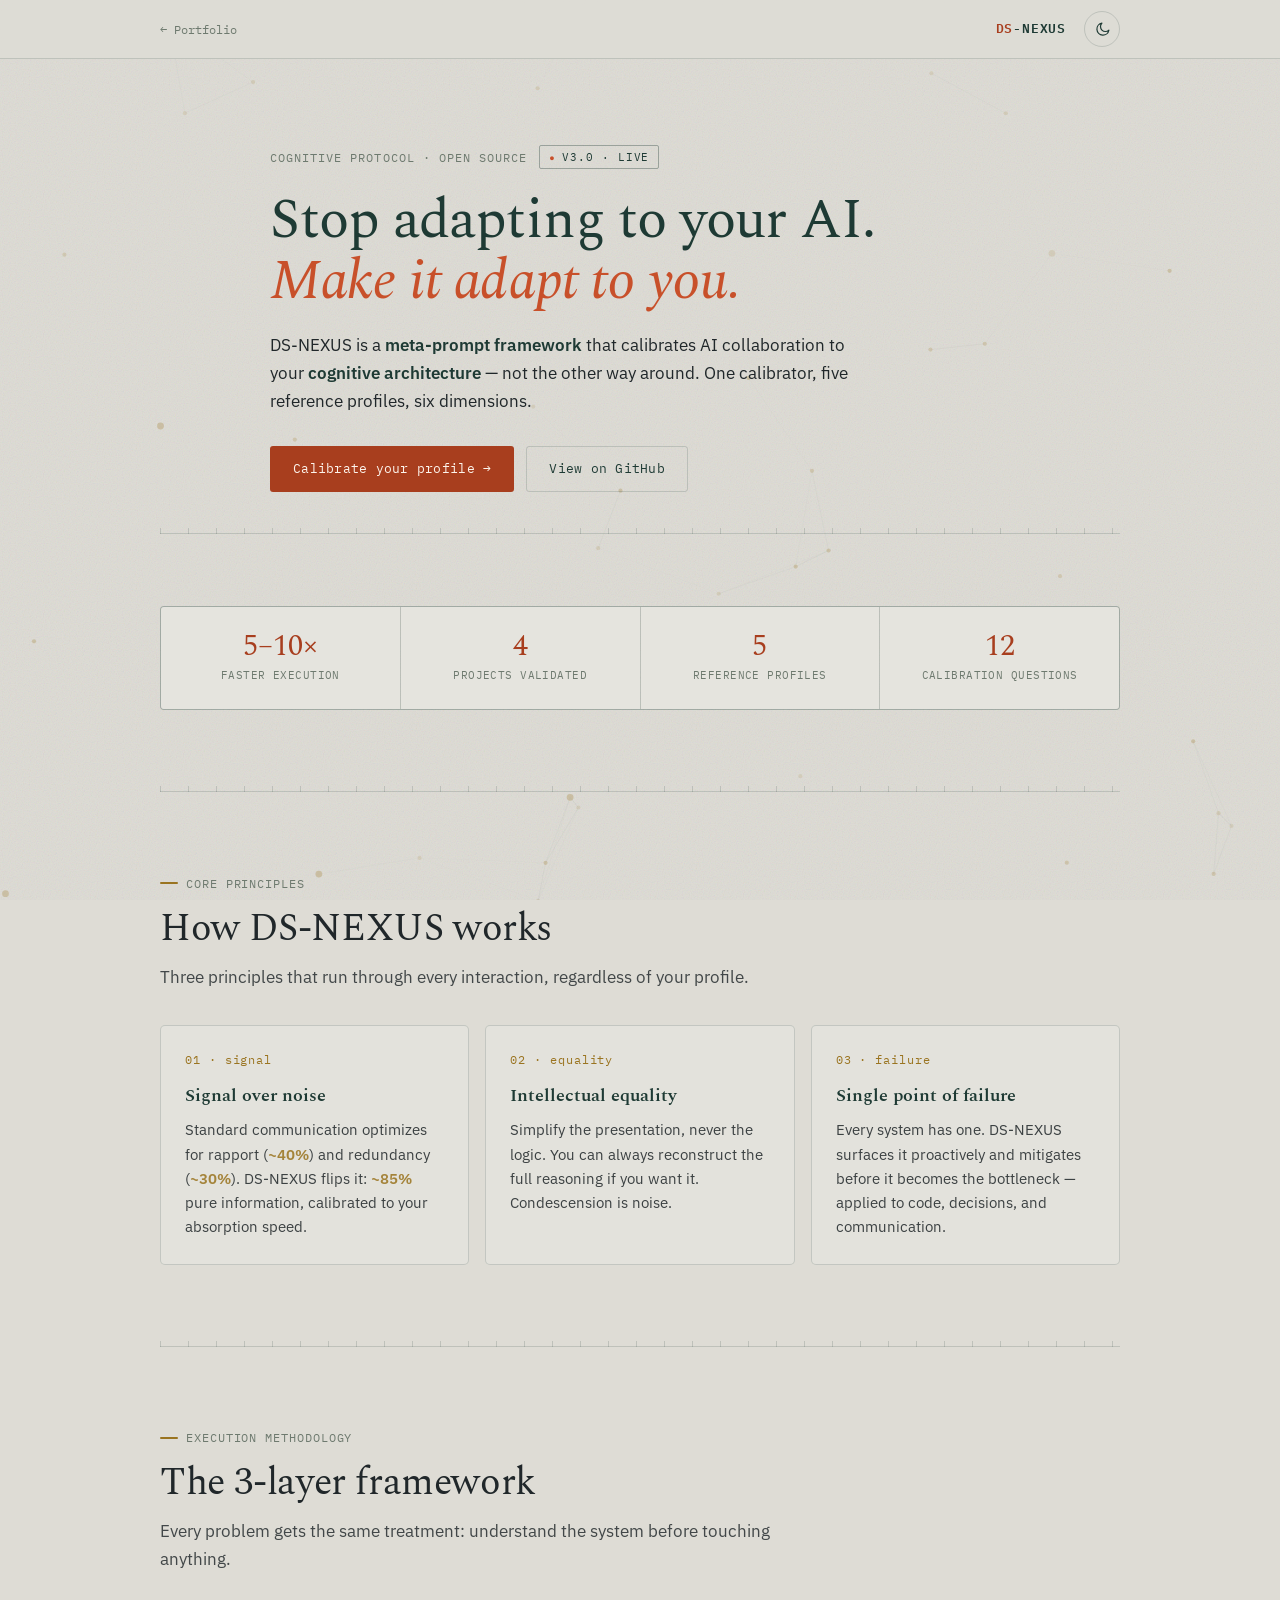
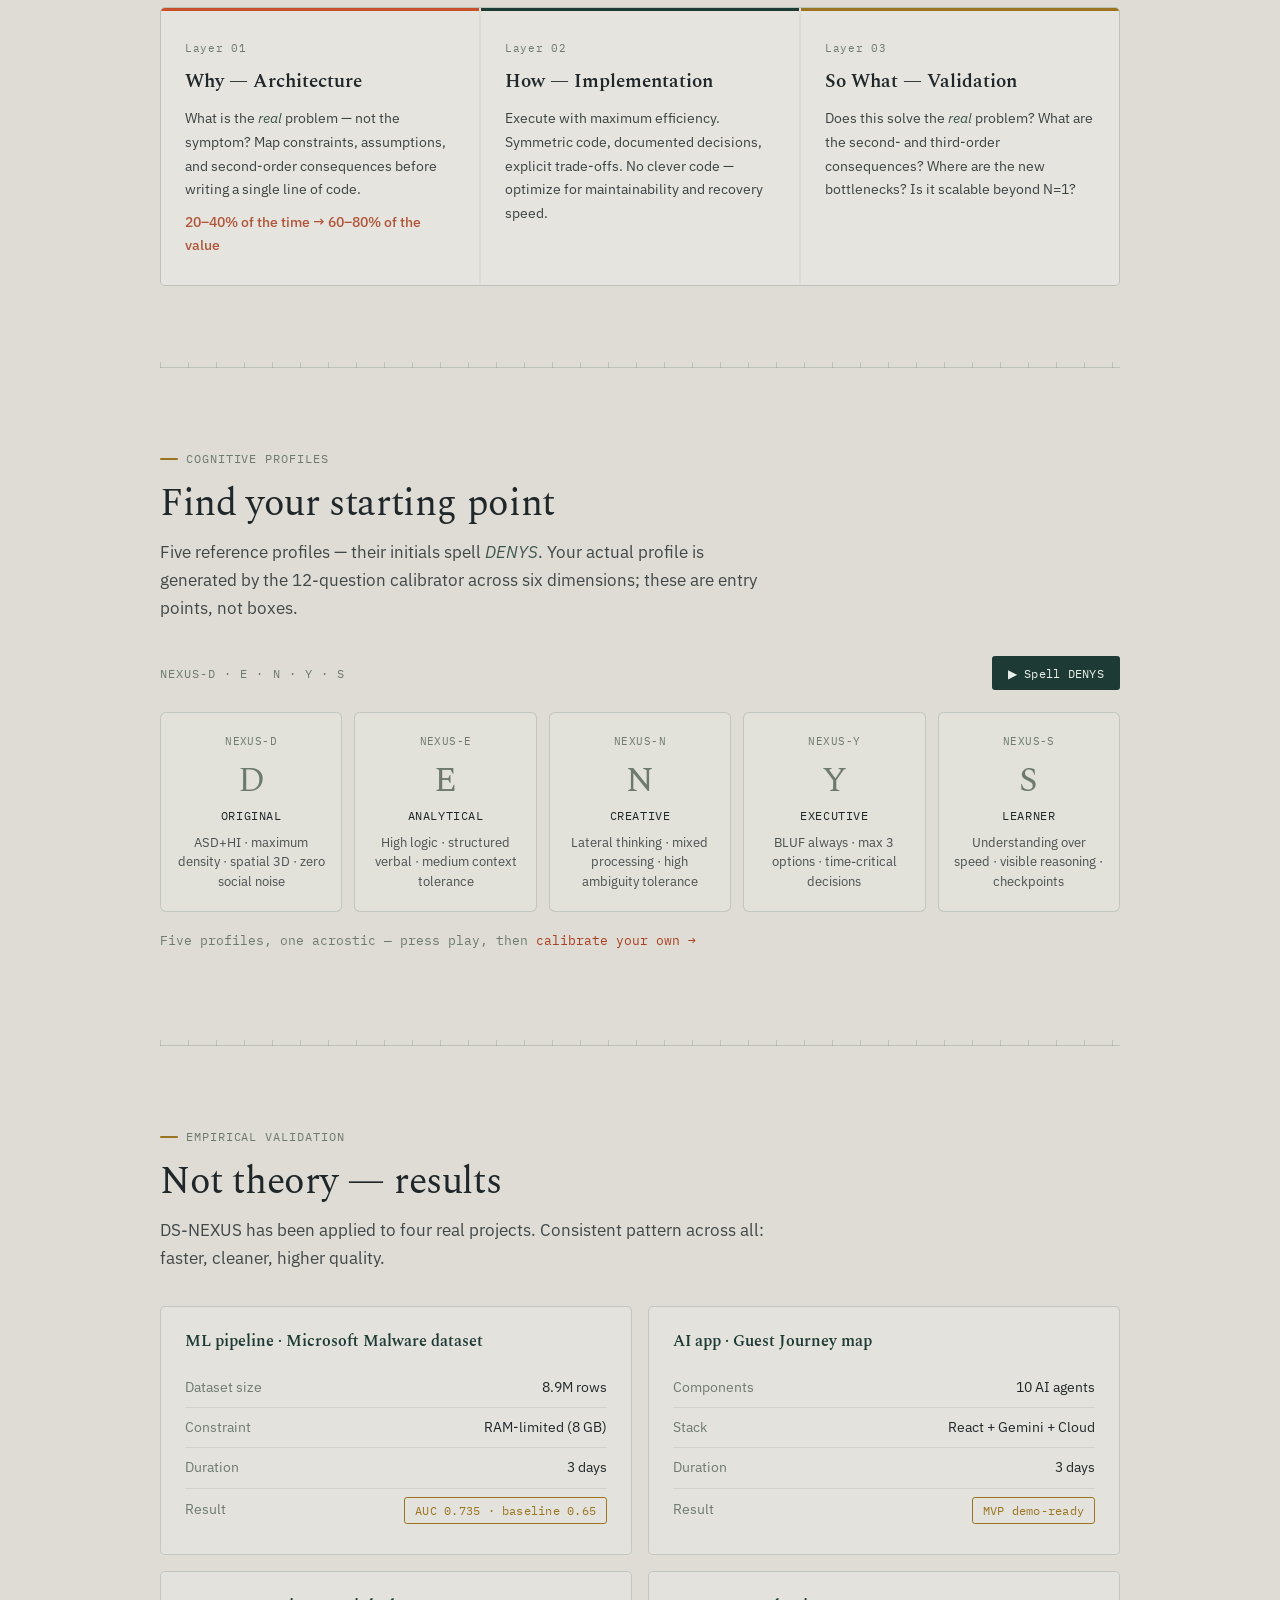
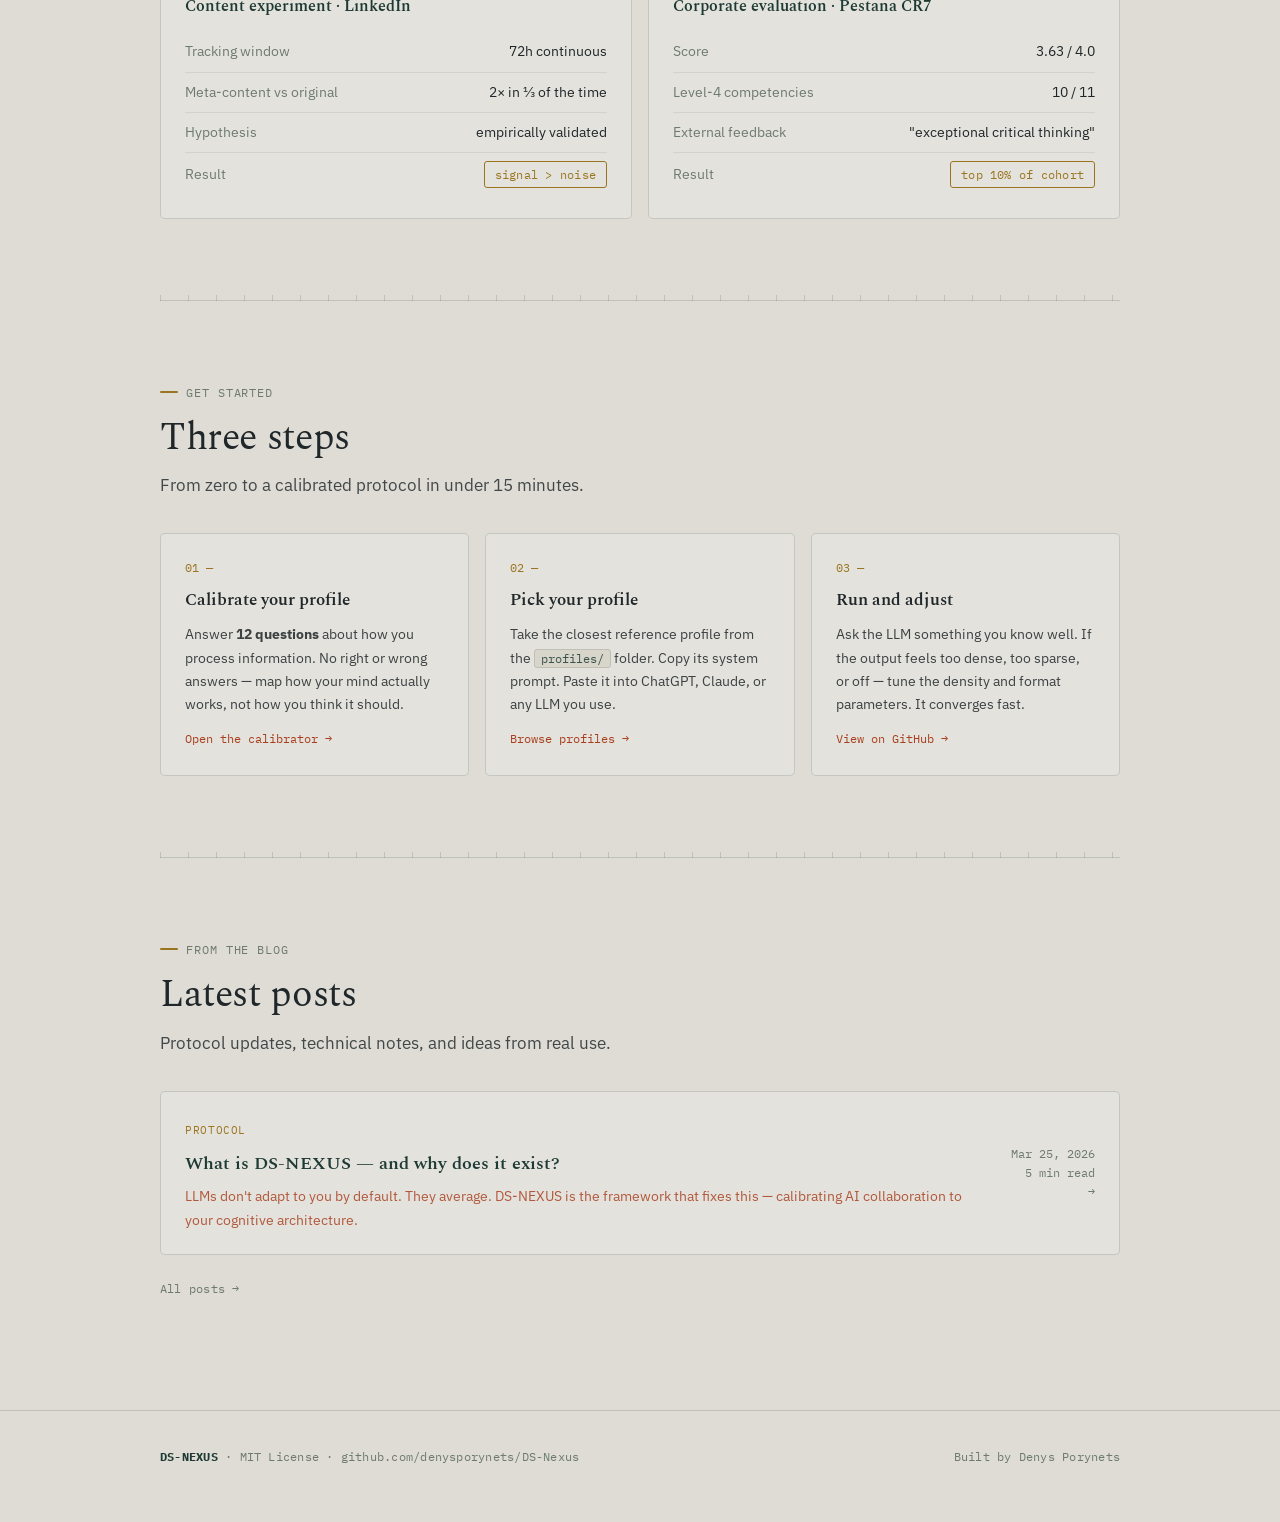
==== commit bebabfe8: "fix: relative internal links + denser/larger constellation - Internal links (calibrator, posts) were" ====
--- a/docs/index.html
+++ b/docs/index.html
@@ -311,7 +311,7 @@
       profiles, six dimensions.
     </p>
     <div class="btn-row reveal">
-      <a href="/DS-Nexus/calibrator/" class="btn btn-primary">Calibrate your profile →</a>
+      <a href="calibrator/" class="btn btn-primary">Calibrate your profile →</a>
       <a href="https://github.com/denysporynets/DS-Nexus" target="_blank" rel="noopener" class="btn btn-ghost">View on GitHub</a>
     </div>
   </section>
@@ -425,7 +425,7 @@
         <div class="pdesc">Understanding over speed · visible reasoning · checkpoints</div>
       </div>
     </div>
-    <p class="spell-note reveal" id="spellNote" aria-live="polite">Five profiles, one acrostic — press play, then <a href="/DS-Nexus/calibrator/">calibrate your own →</a></p>
+    <p class="spell-note reveal" id="spellNote" aria-live="polite">Five profiles, one acrostic — press play, then <a href="calibrator/">calibrate your own →</a></p>
   </section>
 
   <div class="wrap"><hr class="rule"></div>
@@ -483,7 +483,7 @@
         <div class="n">01 —</div>
         <h3>Calibrate your profile</h3>
         <p>Answer <strong>12 questions</strong> about how you process information. No right or wrong answers — map how your mind actually works, not how you think it should.</p>
-        <a class="lnk" href="/DS-Nexus/calibrator/">Open the calibrator →</a>
+        <a class="lnk" href="calibrator/">Open the calibrator →</a>
       </div>
       <div class="step reveal">
         <div class="n">02 —</div>
@@ -509,7 +509,7 @@
       <h2>Latest posts</h2>
       <p class="sec-sub">Protocol updates, technical notes, and ideas from real use.</p>
     </div>
-    <a class="post reveal" href="/DS-Nexus/posts/01-what-is-ds-nexus.html">
+    <a class="post reveal" href="posts/01-what-is-ds-nexus.html">
       <div>
         <span class="kicker">Protocol</span>
         <h3>What is DS-NEXUS — and why does it exist?</h3>
@@ -517,7 +517,7 @@
       </div>
       <div class="meta">Mar 25, 2026<br>5 min read<br><span aria-hidden="true">→</span></div>
     </a>
-    <p style="margin-top:18px"><a class="tag" style="text-transform:none;letter-spacing:.02em" href="/DS-Nexus/posts/">All posts →</a></p>
+    <p style="margin-top:18px"><a class="tag" style="text-transform:none;letter-spacing:.02em" href="posts/">All posts →</a></p>
   </section>
 
   <footer>
@@ -592,11 +592,11 @@
         ctx.setTransform(dpr, 0, 0, dpr, 0, 0);
       }
       function build() {
-        const N = Math.max(22, Math.min(64, Math.round(W / 40)));
+        const N = Math.max(34, Math.min(96, Math.round(W / 26)));
         pts = [];
         for (let i = 0; i < N; i++) {
           const a = Math.random() * 6.28, sp = 0.08 + Math.random() * 0.14;
-          pts.push({ x: Math.random() * W, y: Math.random() * H, ph: Math.random() * 6.28, r: Math.random() < 0.18 ? 2.4 : 1.5, vx: Math.cos(a) * sp, vy: Math.sin(a) * sp });
+          pts.push({ x: Math.random() * W, y: Math.random() * H, ph: Math.random() * 6.28, r: Math.random() < 0.22 ? 3.4 : 2.1, vx: Math.cos(a) * sp, vy: Math.sin(a) * sp });
         }
       }
       function frame(t) {
@@ -669,7 +669,7 @@
             if (i === cards.length - 1) {
               setTimeout(() => {
                 note.classList.add("done");
-                note.innerHTML = "<b>D·E·N·Y·S</b> — five profiles, one acrostic. Now <a href=\"/DS-Nexus/calibrator/\">calibrate your own →</a>";
+                note.innerHTML = "<b>D·E·N·Y·S</b> — five profiles, one acrostic. Now <a href=\"calibrator/\">calibrate your own →</a>";
                 running = false; btn.disabled = false;
               }, reduce ? 0 : 520);
             }
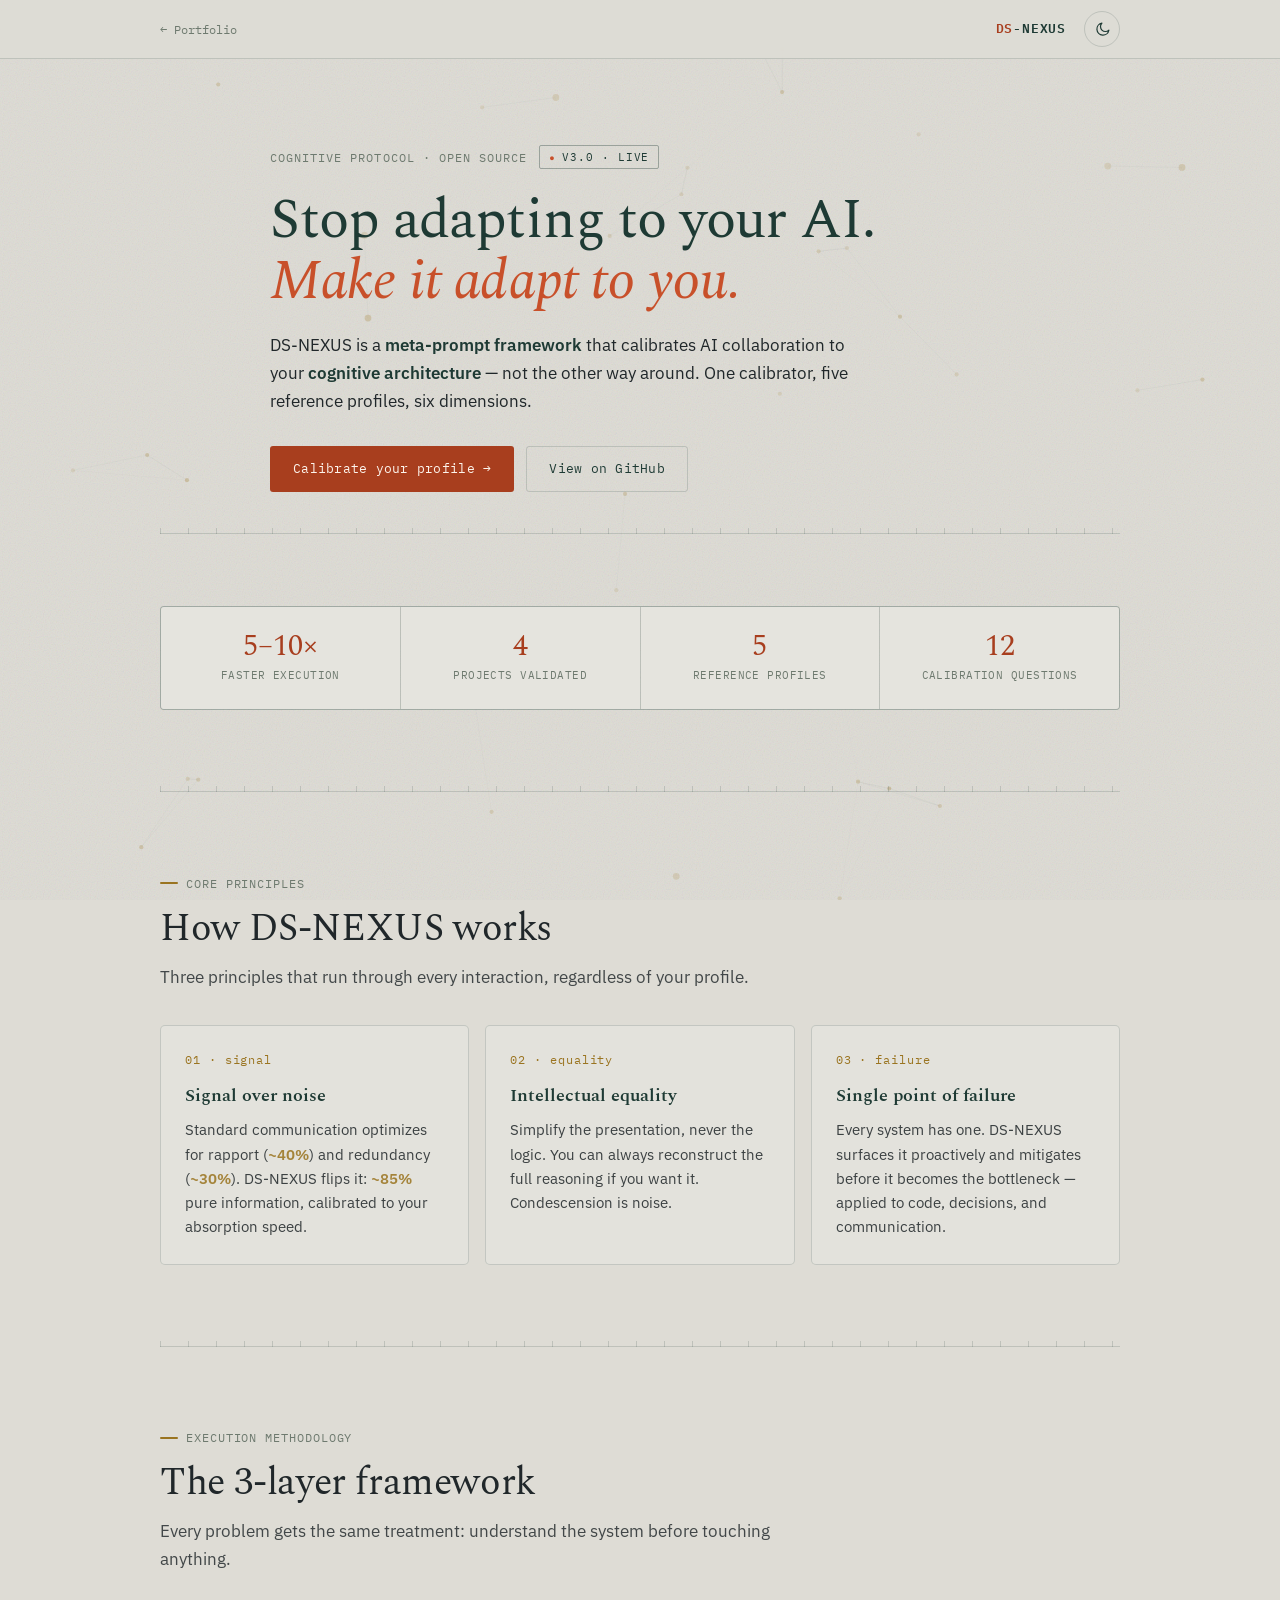
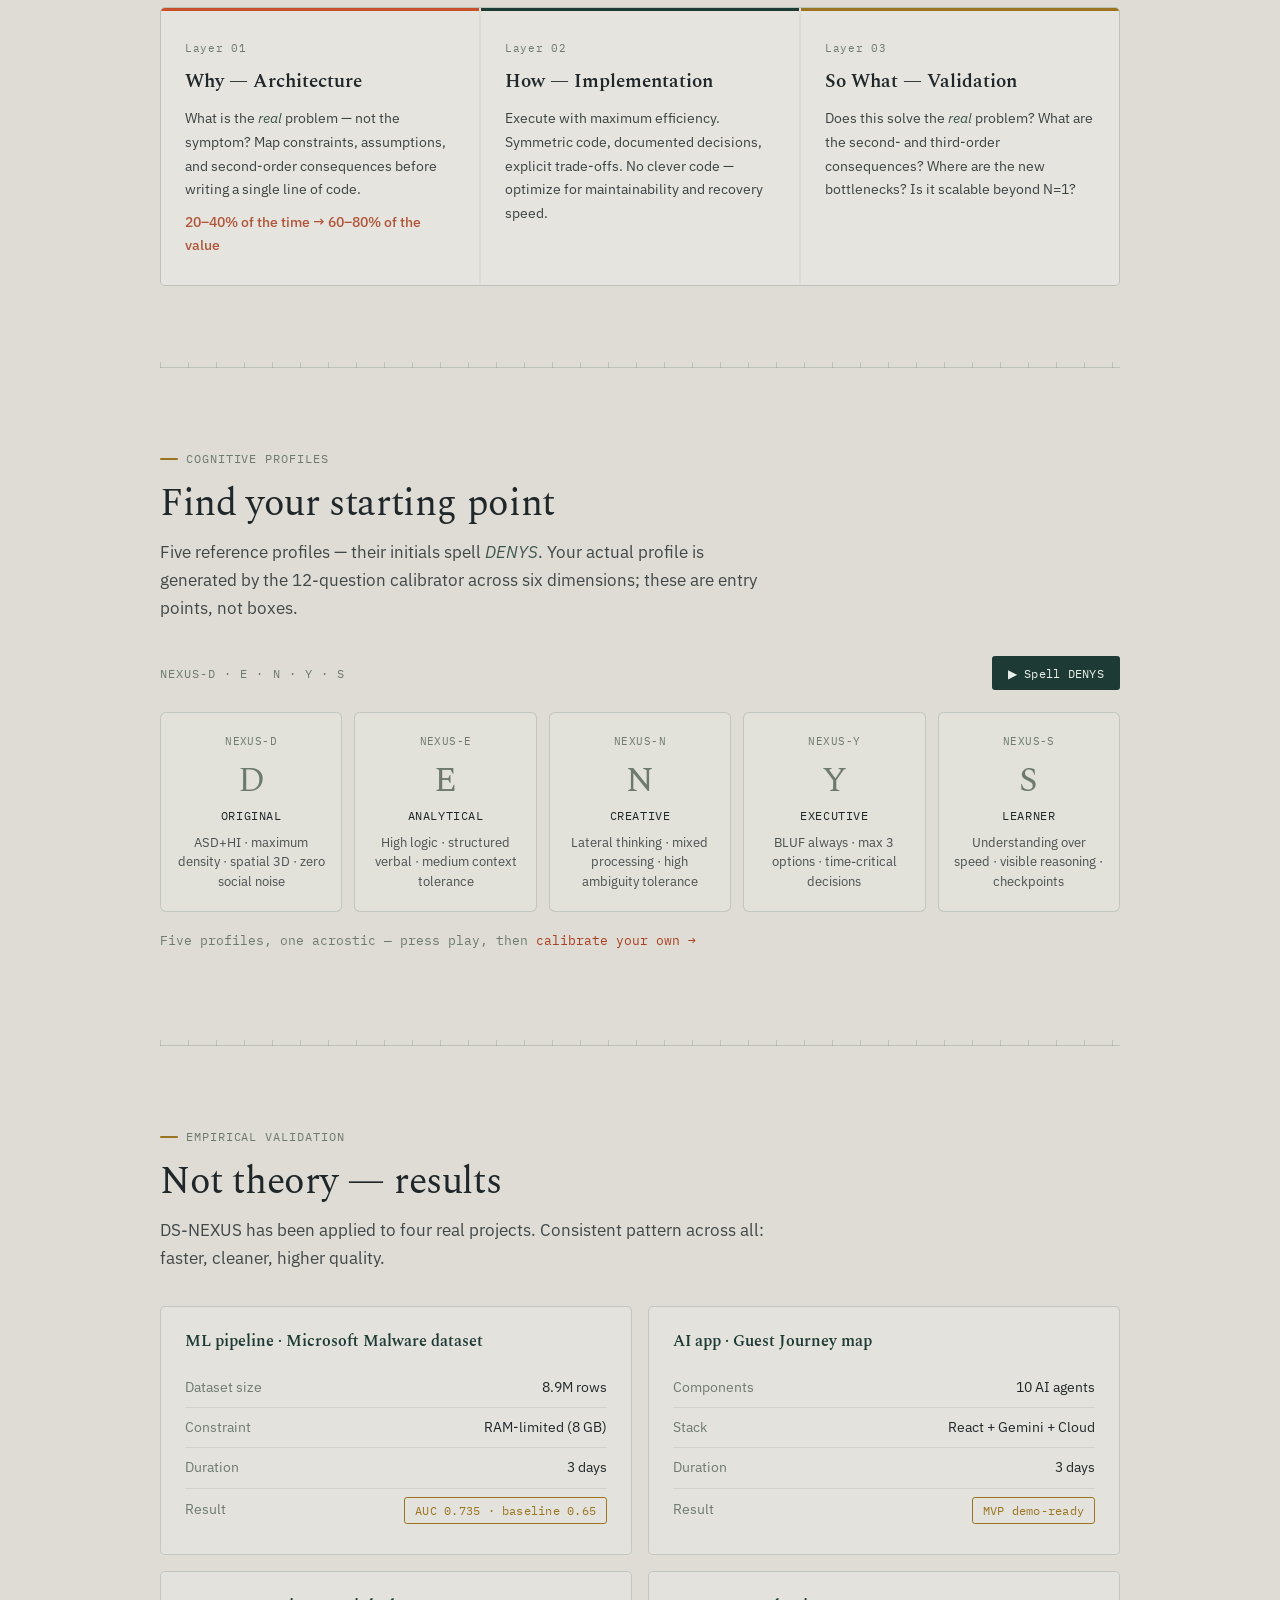
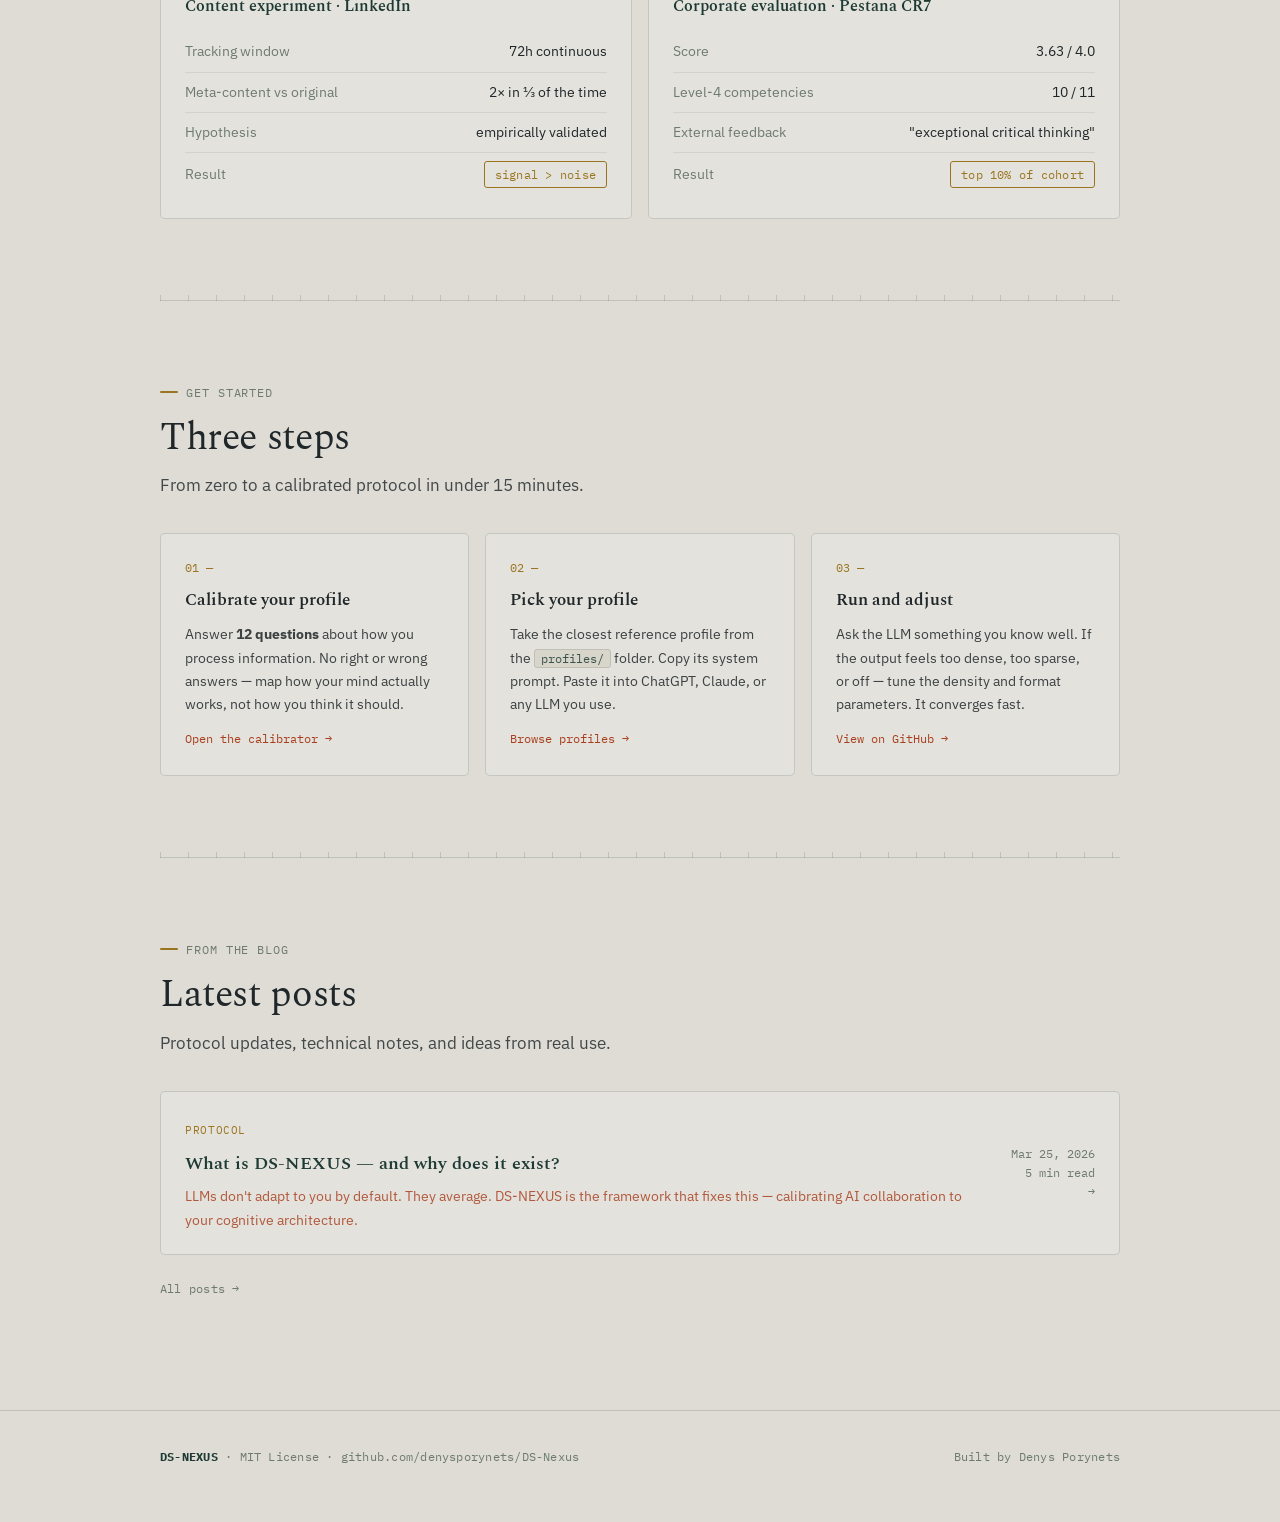
==== commit 3d7e9a64: "refactor: extract shared brass-on-paper system for interior pages The calibrator and the two blog pa" ====
--- a/docs/index.html
+++ b/docs/index.html
@@ -558,17 +558,19 @@
       const CLAVE = "portfolio-tema";
       const mq = window.matchMedia("(prefers-color-scheme: dark)");
       function aplicar(t) {
-        if (t === "dark") { root.setAttribute("data-theme", "dark"); btn.setAttribute("aria-label", "Switch to light mode"); }
-        else { root.removeAttribute("data-theme"); btn.setAttribute("aria-label", "Switch to dark mode"); }
+        if (t === "dark") { root.setAttribute("data-theme", "dark"); if (btn) btn.setAttribute("aria-label", "Switch to light mode"); }
+        else { root.removeAttribute("data-theme"); if (btn) btn.setAttribute("aria-label", "Switch to dark mode"); }
       }
       function guardado() { try { return localStorage.getItem(CLAVE); } catch (e) { return null; } }
       aplicar(root.getAttribute("data-theme") === "dark" ? "dark" : "light");
-      btn.addEventListener("click", () => {
+      if (btn) btn.addEventListener("click", () => {
         const next = root.getAttribute("data-theme") === "dark" ? "light" : "dark";
         aplicar(next);
         try { localStorage.setItem(CLAVE, next); } catch (e) {}
       });
-      mq.addEventListener("change", (e) => { if (!guardado()) aplicar(e.matches ? "dark" : "light"); });
+      const onMq = (e) => { if (!guardado()) aplicar(e.matches ? "dark" : "light"); };
+      if (mq.addEventListener) mq.addEventListener("change", onMq);
+      else if (mq.addListener) mq.addListener(onMq); // older Safari / WebKit
     })();
   } catch (e) {}
 
